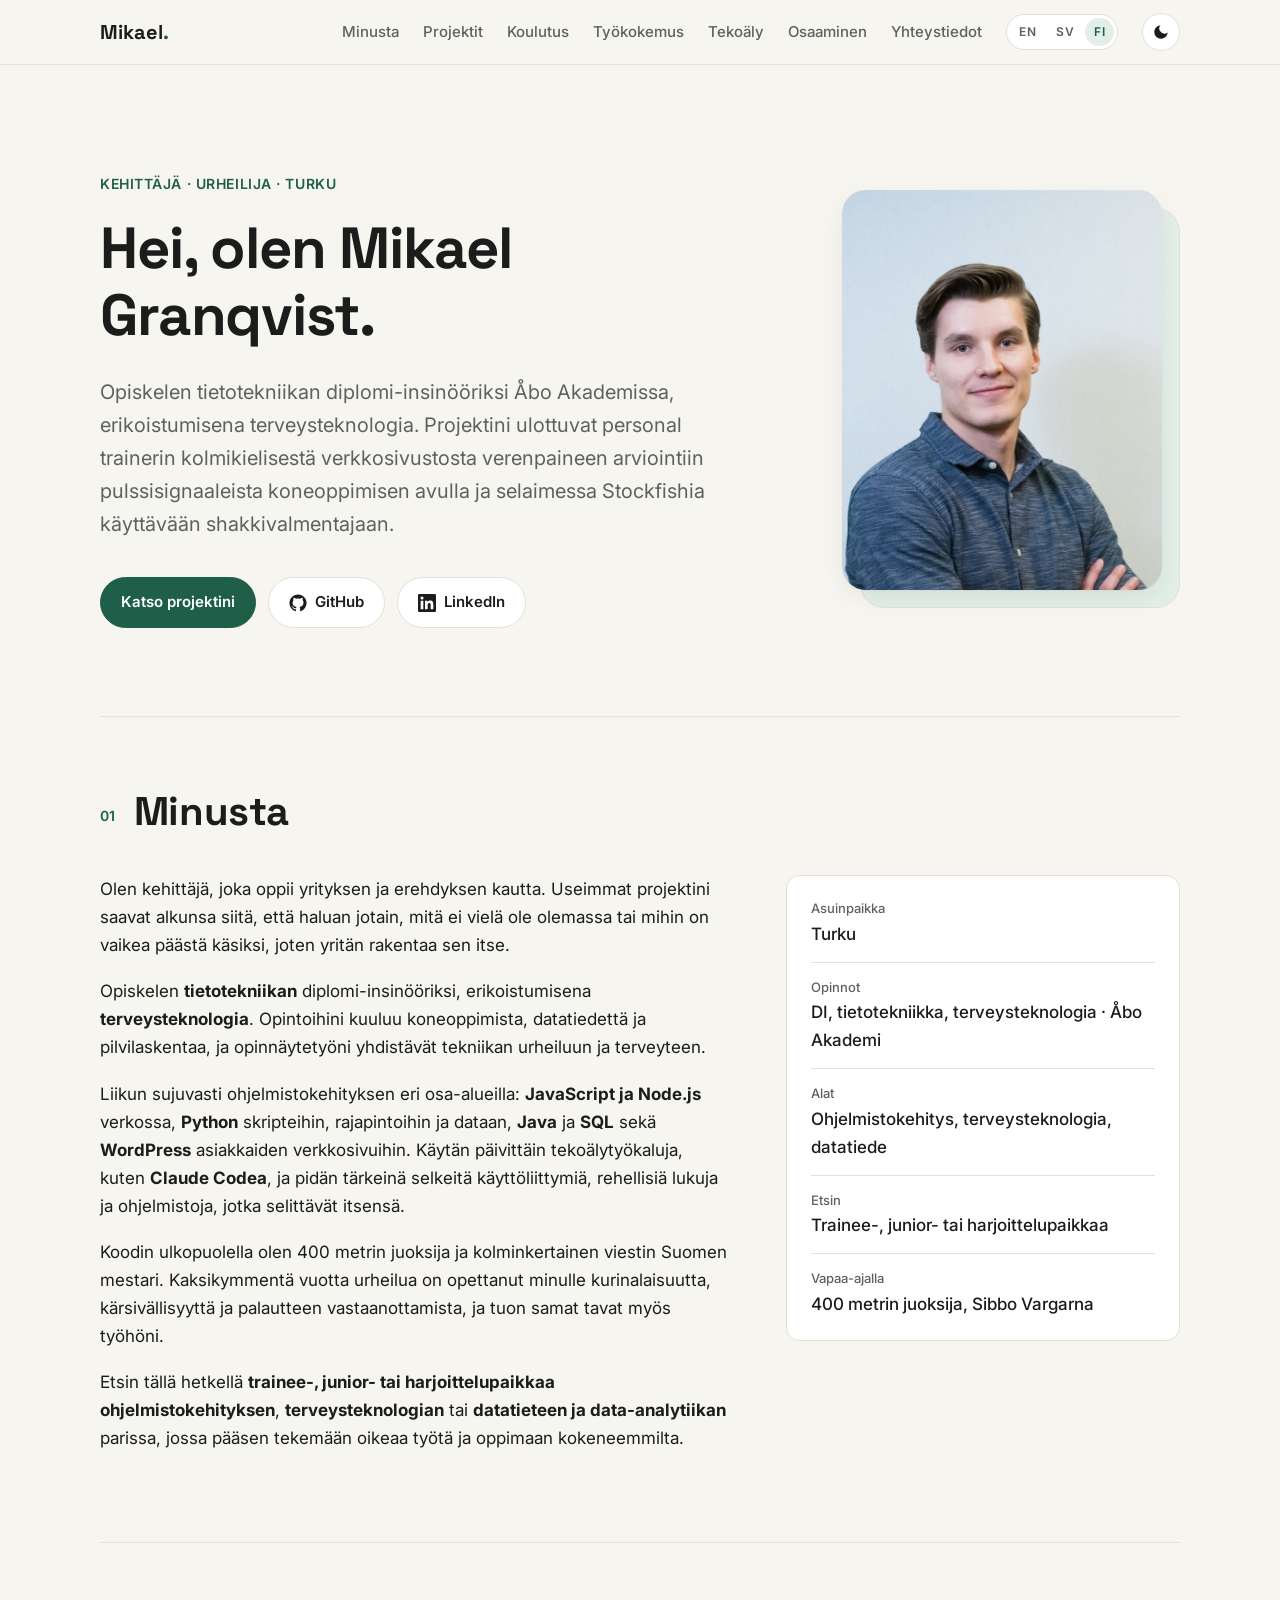
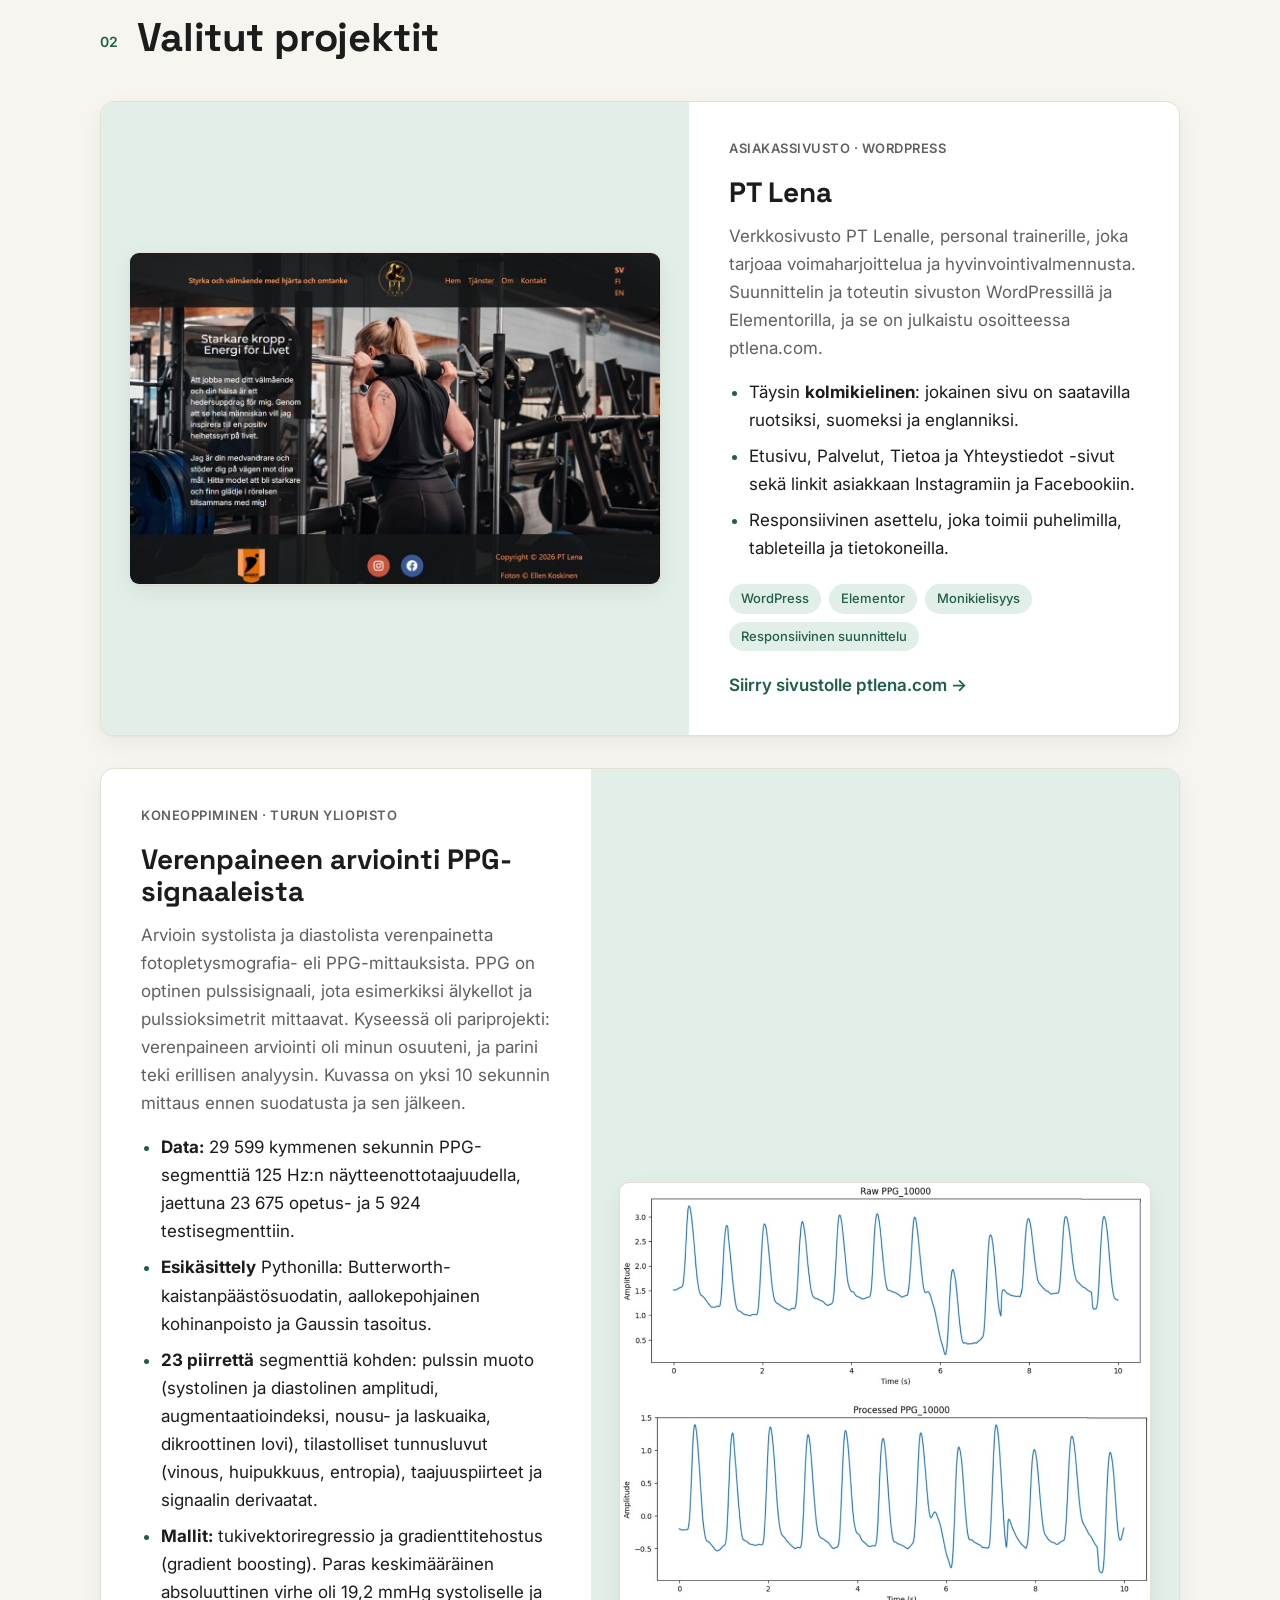
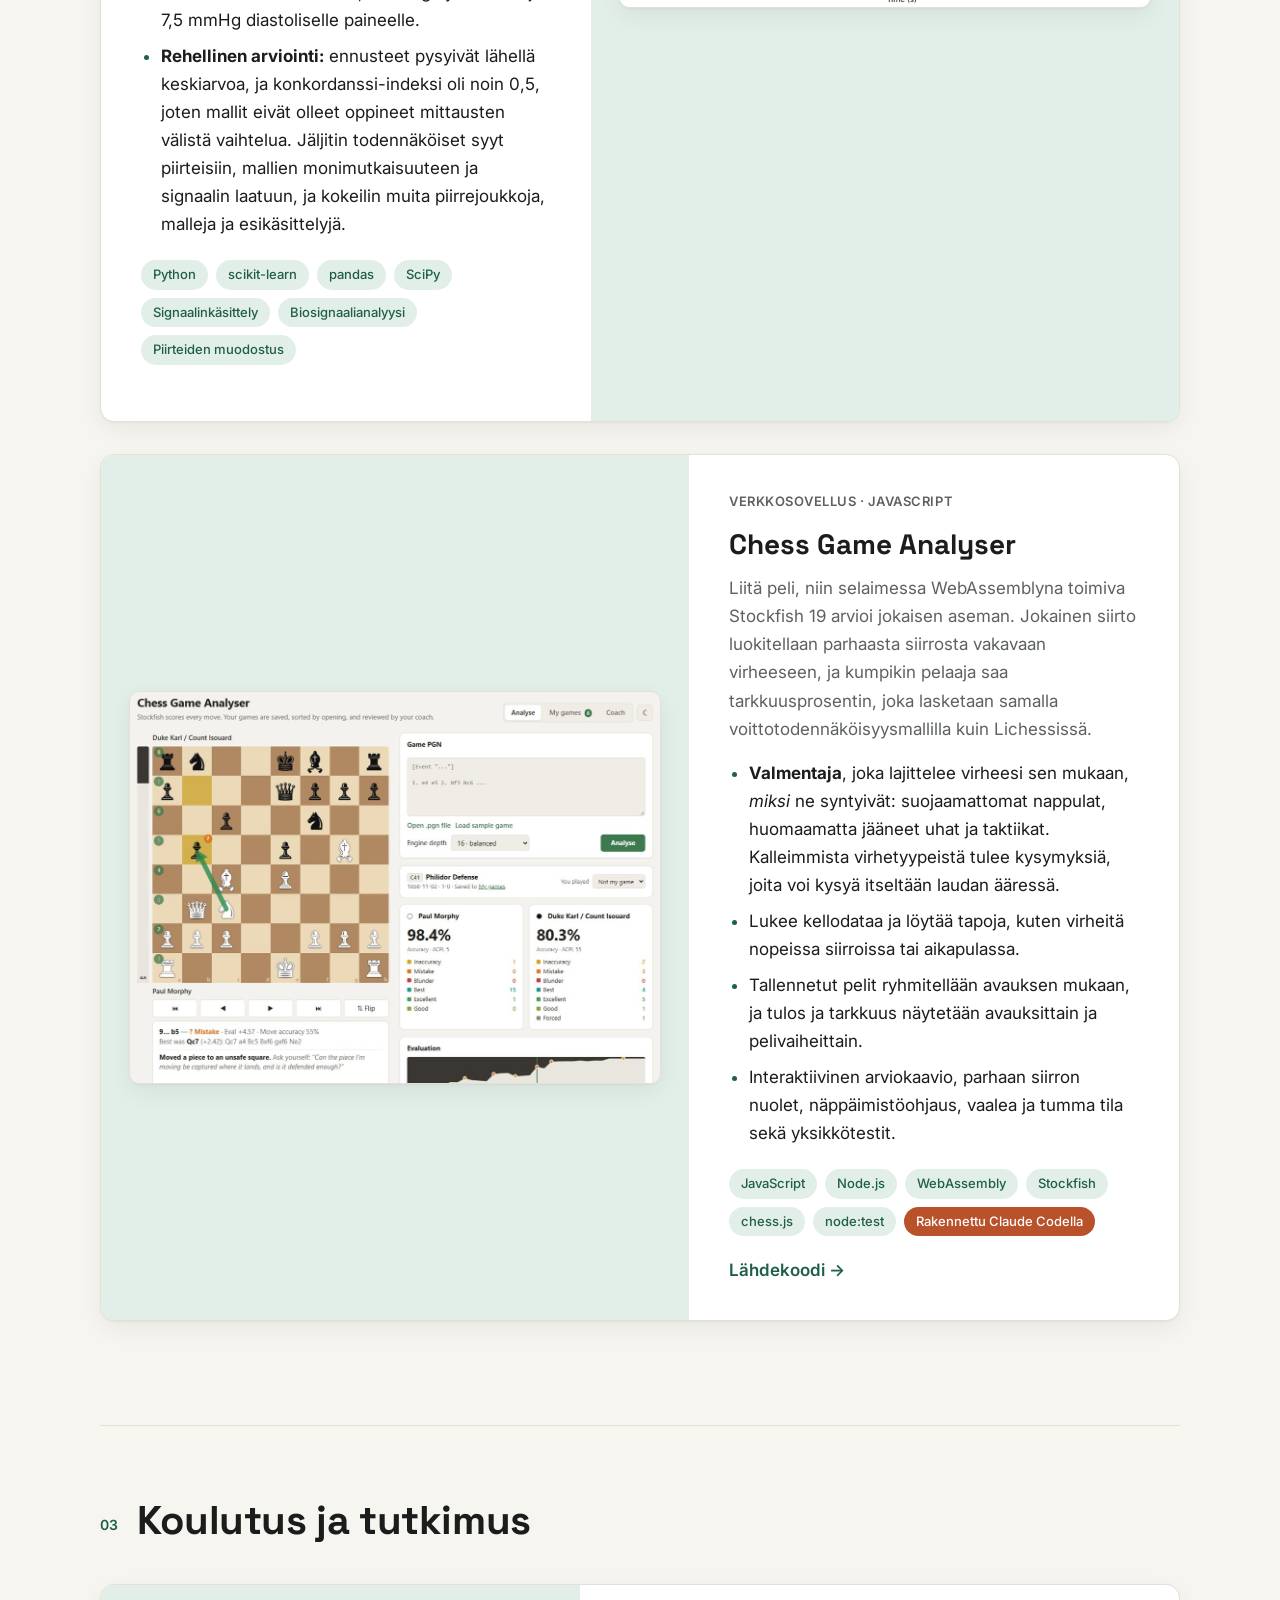
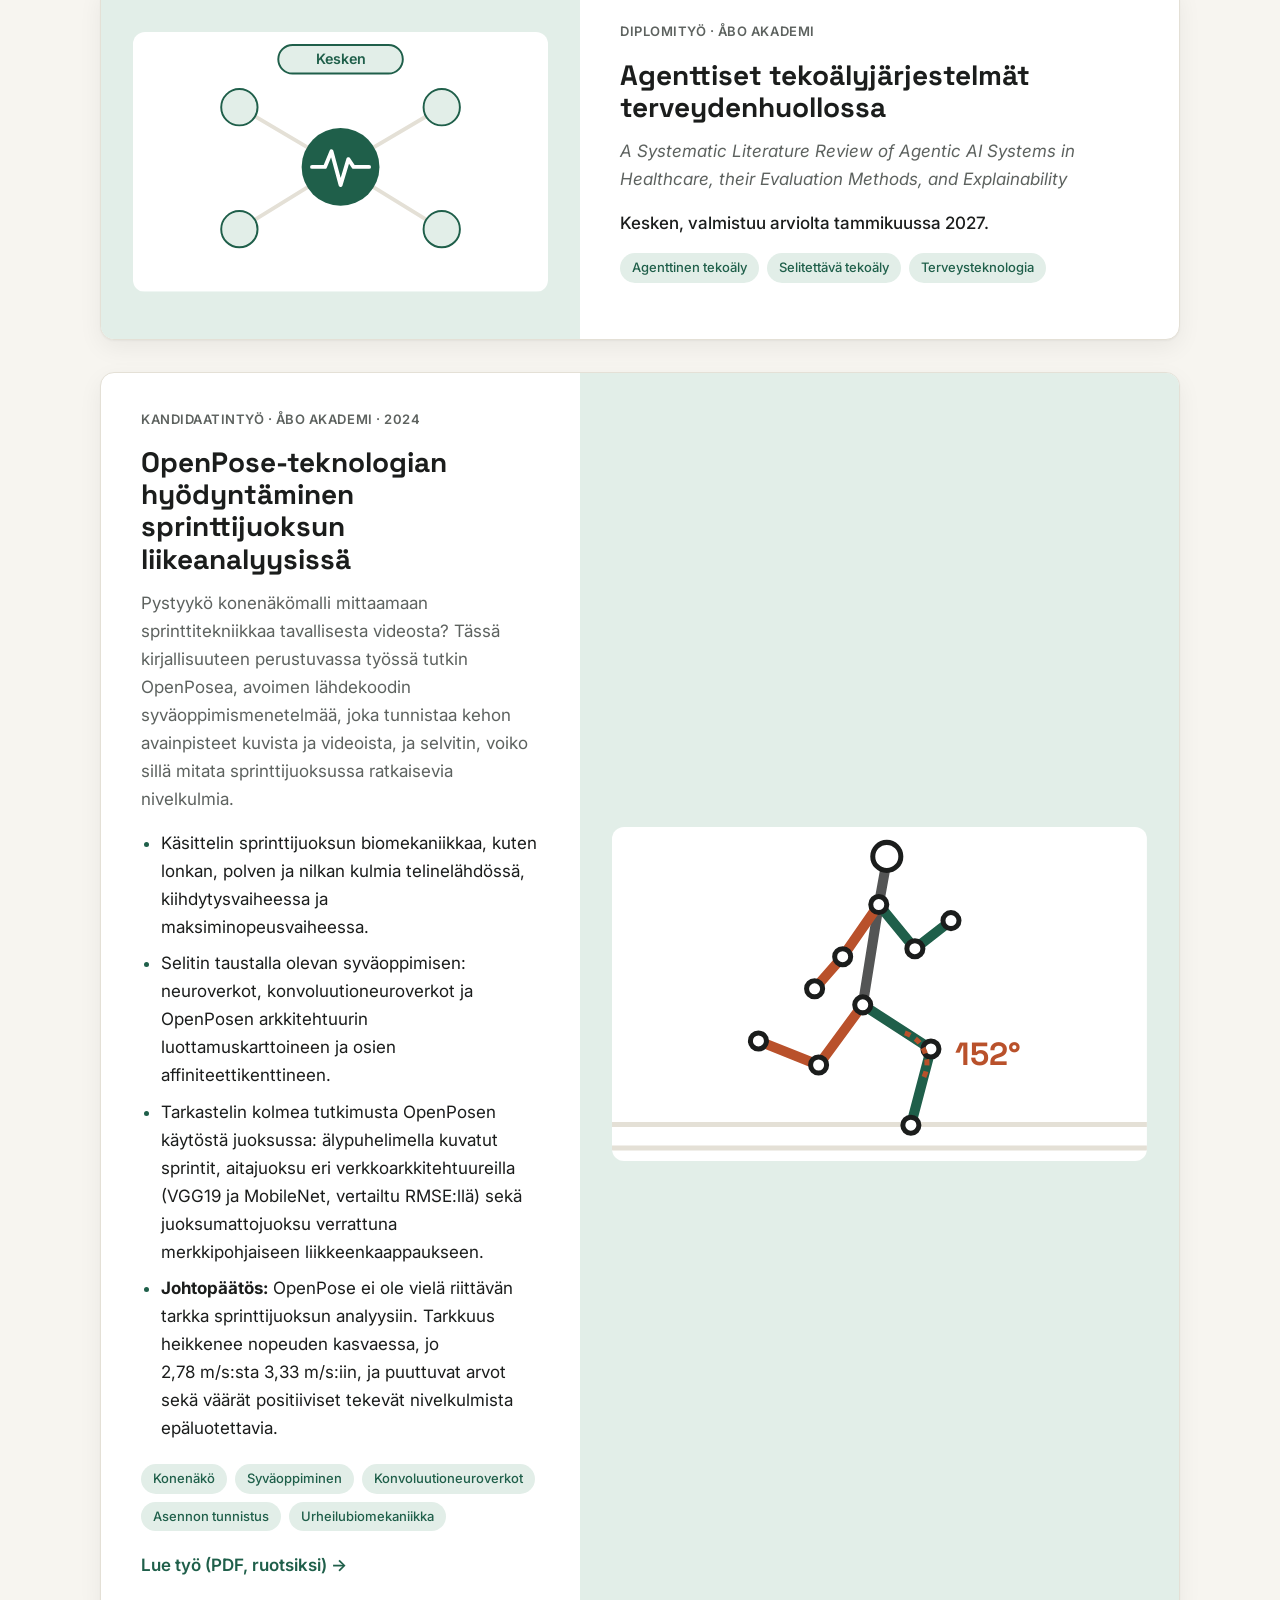
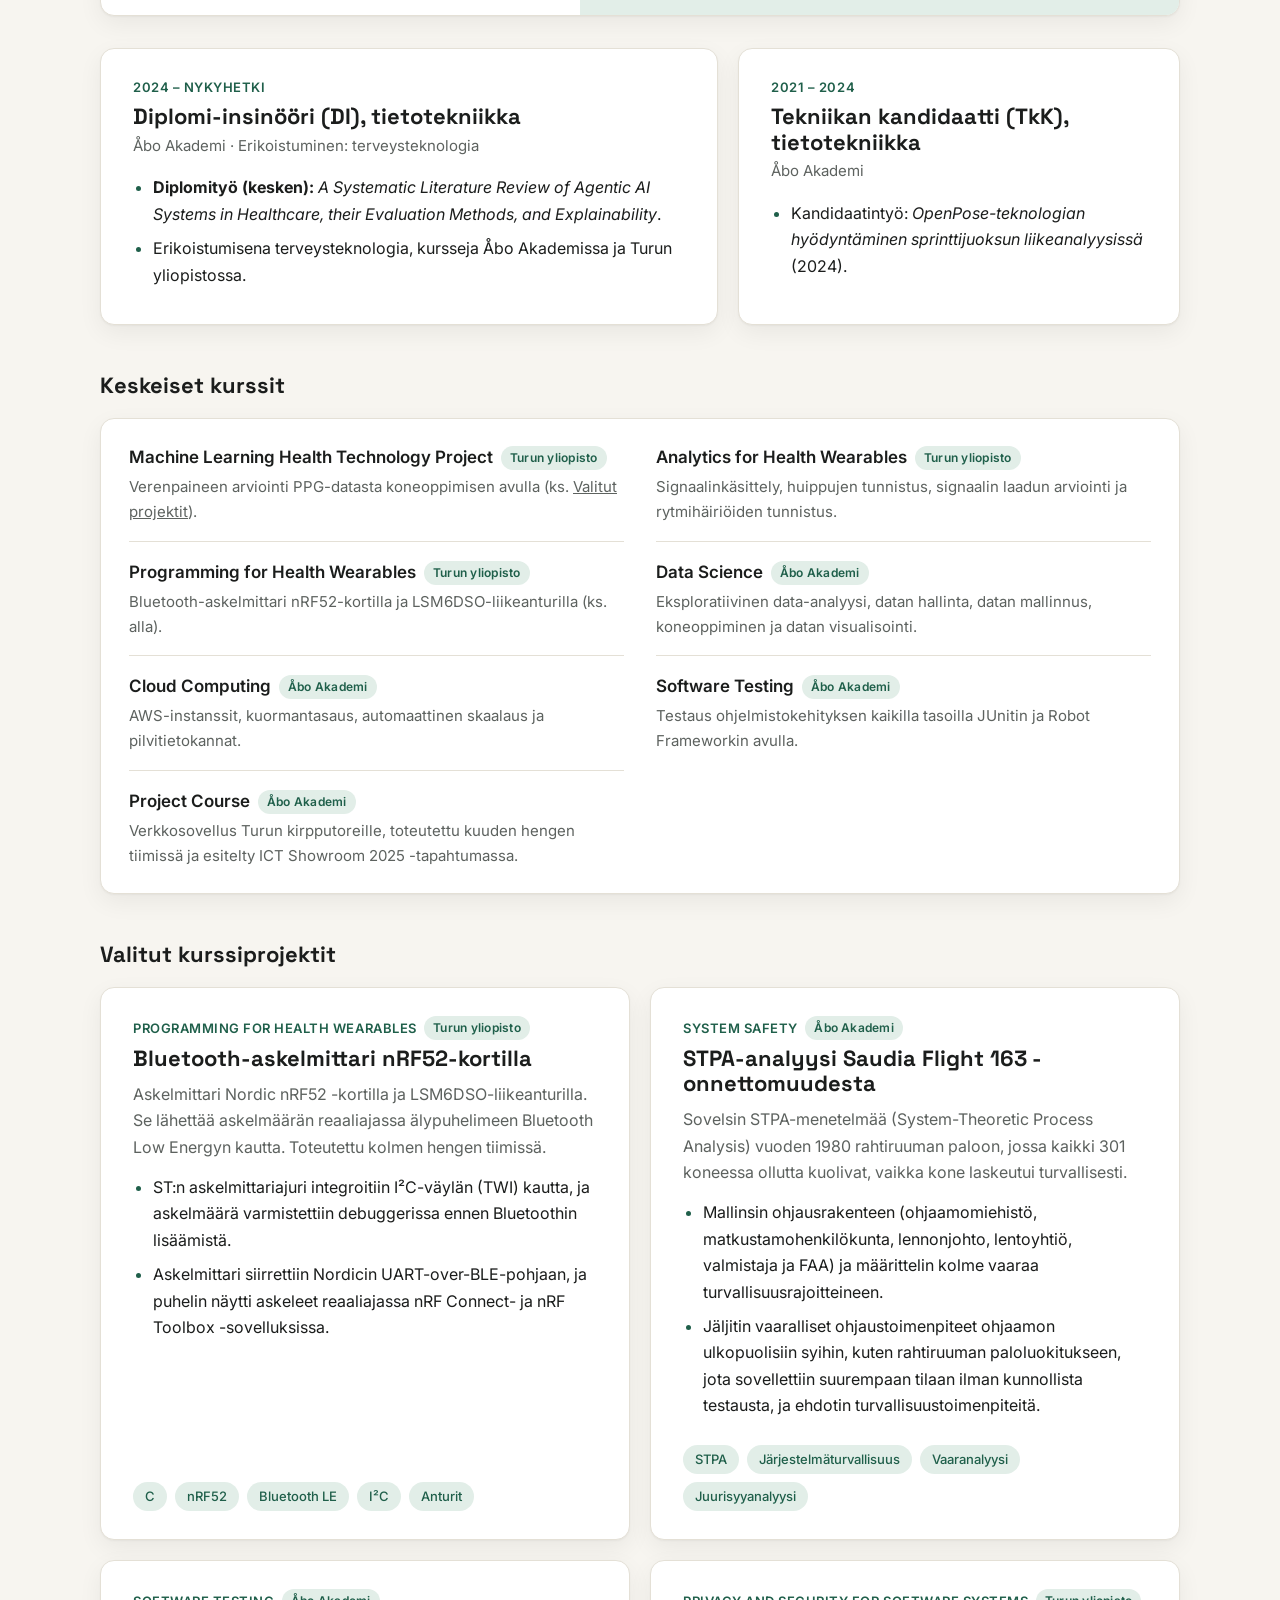
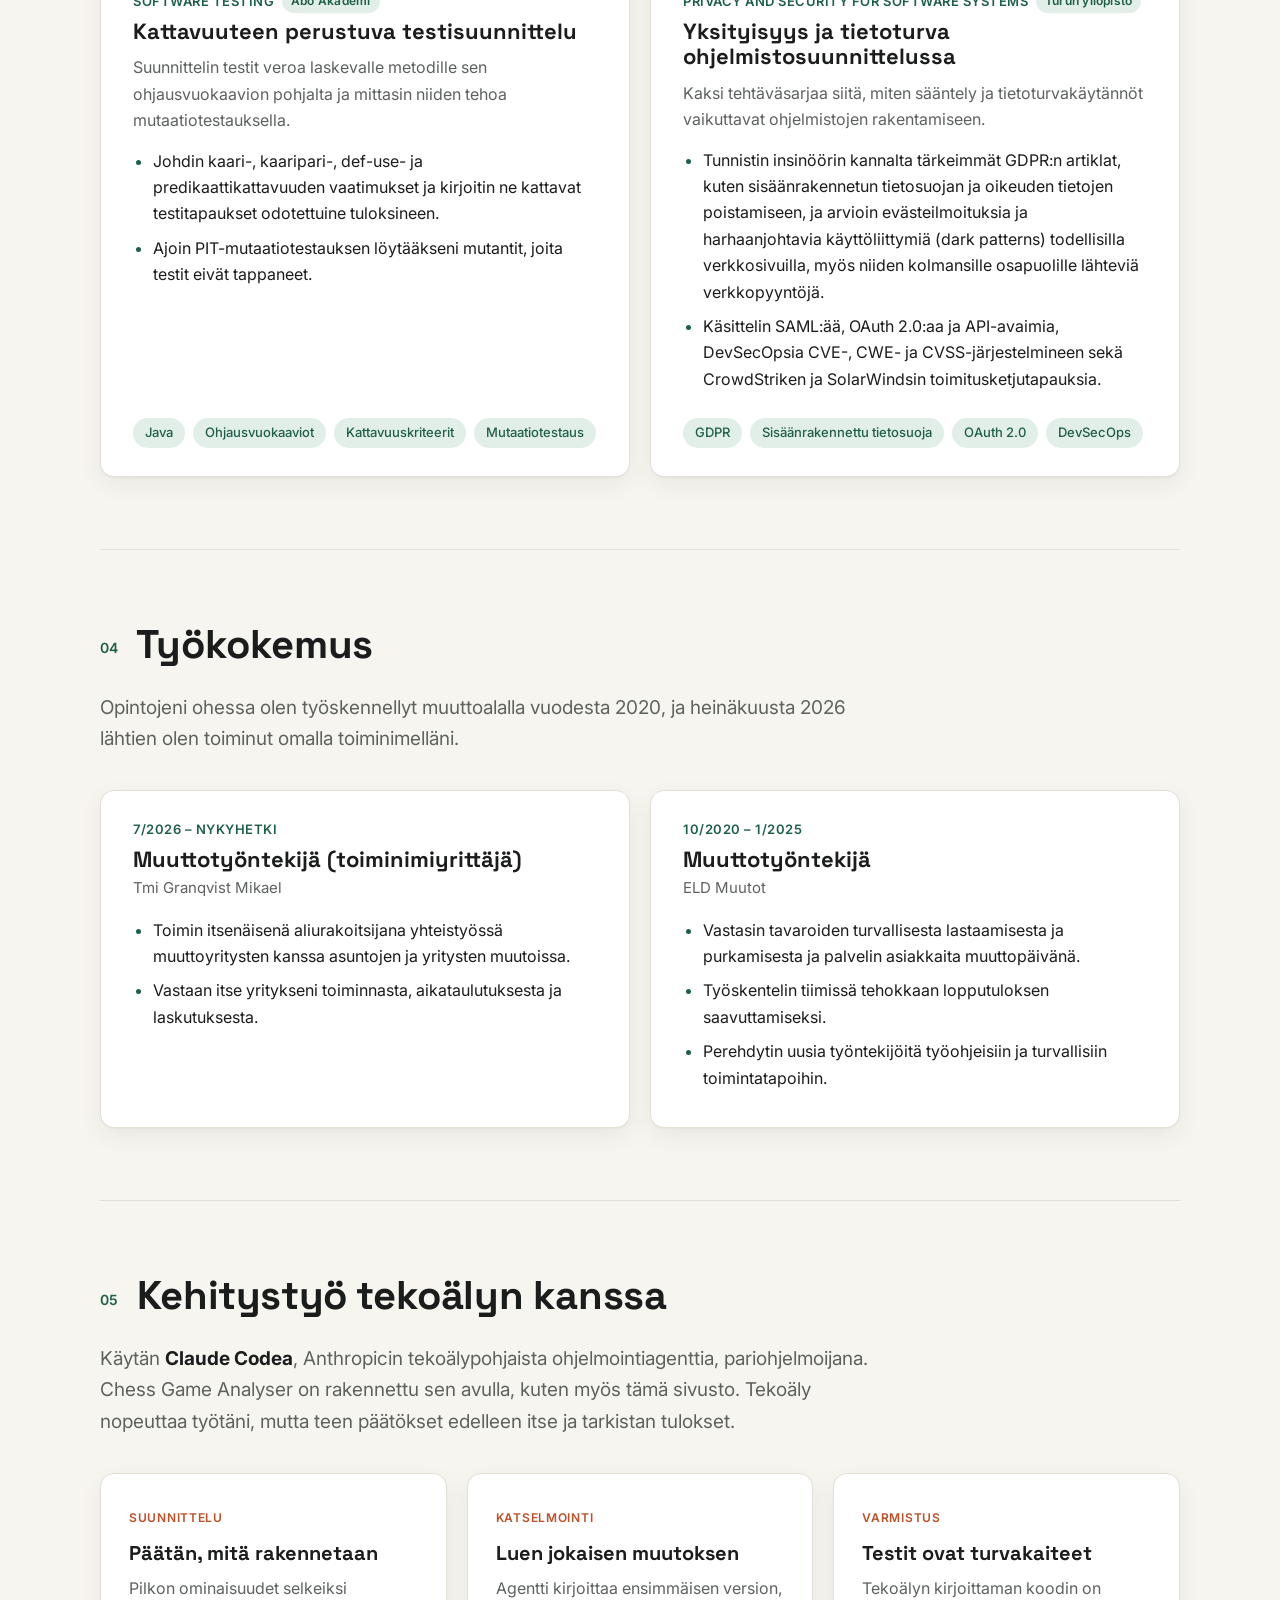
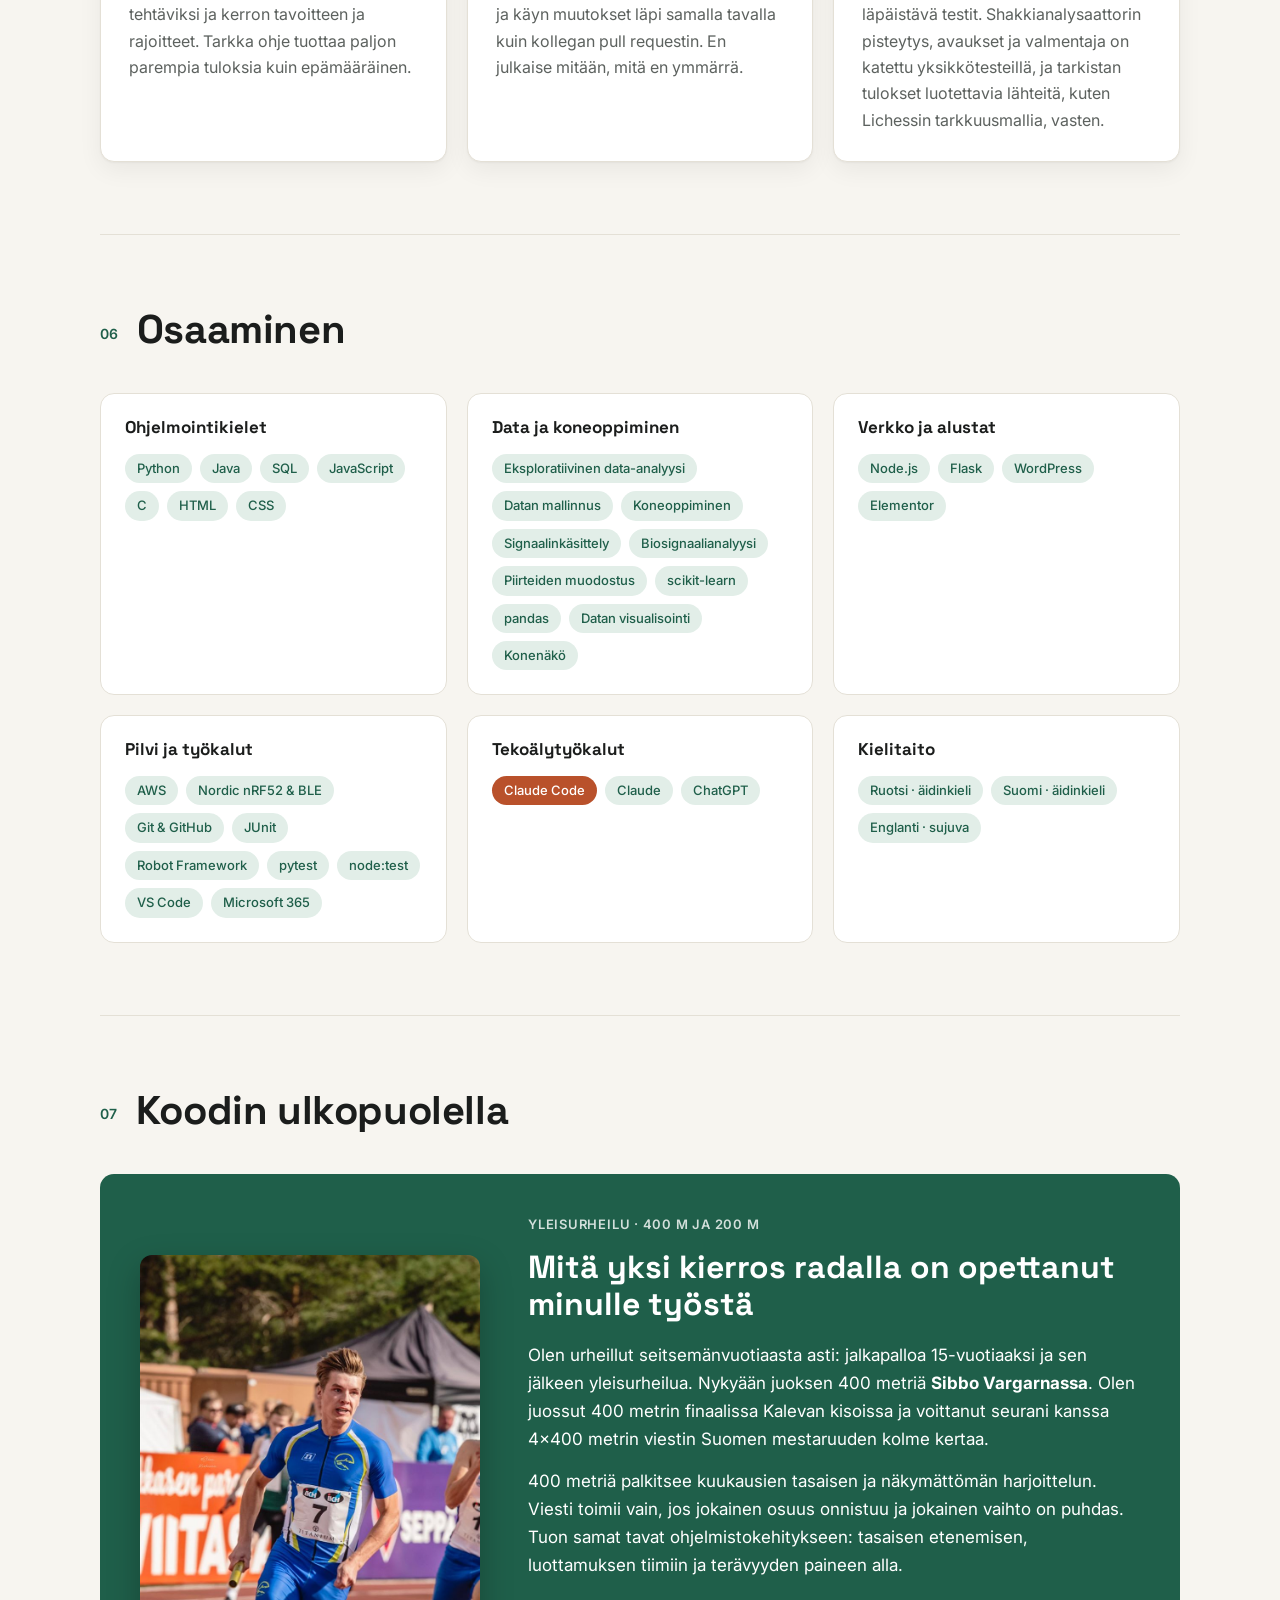
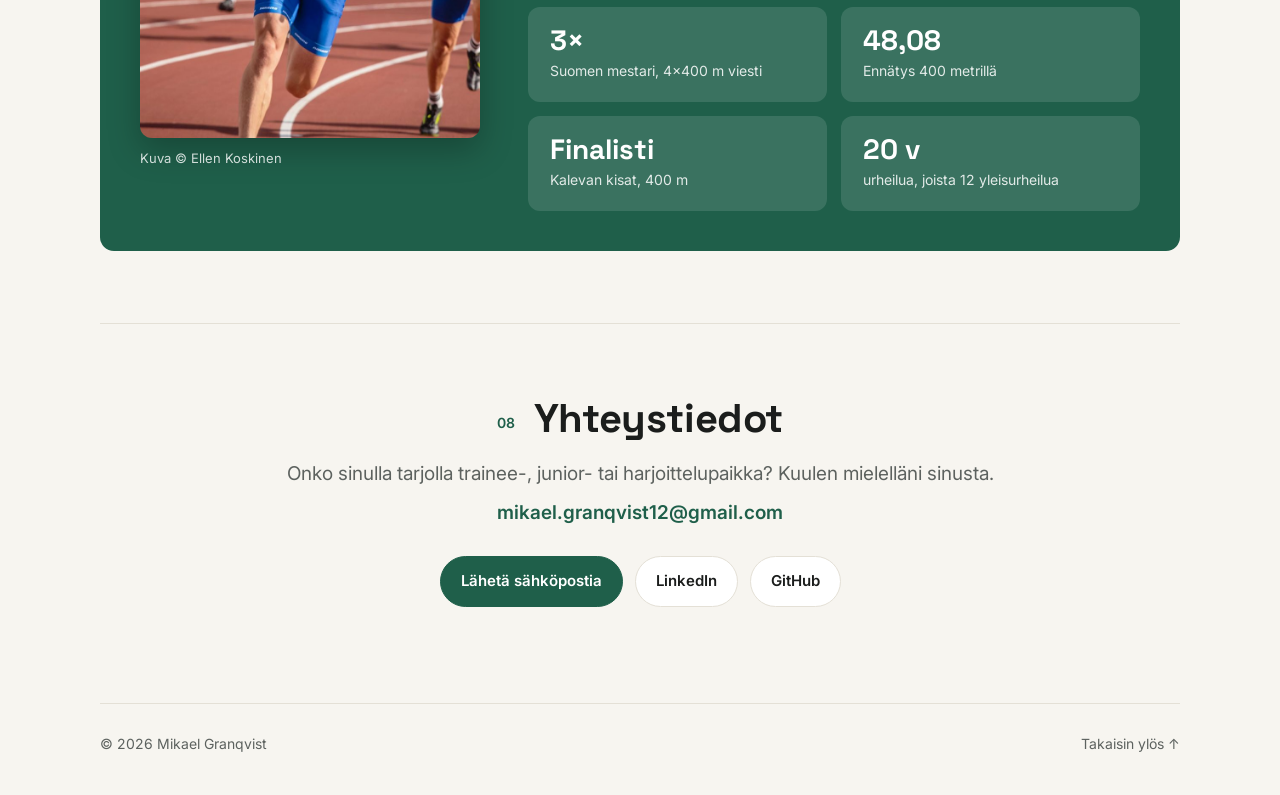
==== fi/index.html @ f112af4c "Add Swedish and Finnish versions Swedish at /sv/ and Finnish at /fi/, sharing the styles, script and" ====
<!doctype html>
<html lang="fi">
<head>
  <meta charset="utf-8">
  <meta name="viewport" content="width=device-width, initial-scale=1">
  <title>Mikael Granqvist · Kehittäjä</title>
  <meta name="description" content="Mikael Granqvistin portfolio. Tietotekniikan diplomi-insinööriopiskelija, erikoistumisena terveysteknologia: asiakasverkkosivut, data ja koneoppiminen sekä tekoälytyökaluilla rakennetut projektit.">
  <link rel="icon" href="data:image/svg+xml,<svg xmlns='http://www.w3.org/2000/svg' viewBox='0 0 32 32'><rect width='32' height='32' rx='8' fill='%231f5f4a'/><text x='16' y='22' font-family='Arial' font-weight='700' font-size='15' fill='white' text-anchor='middle'>MG</text></svg>">
  <link rel="preconnect" href="https://fonts.googleapis.com">
  <link rel="preconnect" href="https://fonts.gstatic.com" crossorigin>
  <link href="https://fonts.googleapis.com/css2?family=Inter:wght@400;500;600&family=Space+Grotesk:wght@500;700&display=swap" rel="stylesheet">
  <link rel="alternate" hreflang="en" href="https://mikugh.github.io/">
  <link rel="alternate" hreflang="sv" href="https://mikugh.github.io/sv/">
  <link rel="alternate" hreflang="fi" href="https://mikugh.github.io/fi/">
  <link rel="alternate" hreflang="x-default" href="https://mikugh.github.io/">
  <link rel="stylesheet" href="../style.css?v=3">
  <script>
    // Apply the saved theme before first paint to avoid a flash
    try { const t = localStorage.getItem('theme'); if (t) document.documentElement.dataset.theme = t; } catch (e) {}
  </script>
</head>
<body>
  <header class="nav">
    <div class="wrap nav-inner">
      <a href="#top" class="logo">Mikael<span>.</span></a>
      <nav aria-label="Päävalikko" id="site-nav">
        <a href="#about">Minusta</a>
        <a href="#projects">Projektit</a>
        <a href="#education">Koulutus</a>
        <a href="#experience">Työkokemus</a>
        <a href="#ai">Tekoäly</a>
        <a href="#skills">Osaaminen</a>
        <a href="#contact">Yhteystiedot</a>
      </nav>
      <div class="lang-switch" aria-label="Kieli">
        <a href="../" hreflang="en" lang="en">EN</a>
        <a href="../sv/" hreflang="sv" lang="sv">SV</a>
        <a href="./" hreflang="fi" lang="fi" aria-current="page">FI</a>
      </div>
      <button class="theme-toggle" id="theme-toggle" aria-label="Vaihda tumma tila">
        <svg class="icon-moon" viewBox="0 0 24 24" width="18" height="18" aria-hidden="true"><path d="M21 12.8A9 9 0 1 1 11.2 3a7 7 0 0 0 9.8 9.8z" fill="currentColor"/></svg>
        <svg class="icon-sun" viewBox="0 0 24 24" width="18" height="18" aria-hidden="true"><circle cx="12" cy="12" r="4.5" fill="currentColor"/><g stroke="currentColor" stroke-width="2" stroke-linecap="round"><path d="M12 2v2M12 20v2M4.9 4.9l1.4 1.4M17.7 17.7l1.4 1.4M2 12h2M20 12h2M4.9 19.1l1.4-1.4M17.7 6.3l1.4-1.4"/></g></svg>
      </button>
      <button class="menu-toggle" id="menu-toggle" aria-label="Avaa valikko" data-open-label="Avaa valikko" data-close-label="Sulje valikko" aria-expanded="false" aria-controls="site-nav">
        <span></span><span></span><span></span>
      </button>
    </div>
  </header>

  <main id="top">
    <!-- HERO -->
    <section class="hero wrap">
      <div class="hero-text">
      <p class="eyebrow">Kehittäjä · Urheilija · Turku</p>
      <h1>Hei, olen Mikael Granqvist.</h1>
      <p class="lead">
        Opiskelen tietotekniikan diplomi-insinööriksi Åbo Akademissa, erikoistumisena terveysteknologia.
        Projektini ulottuvat personal trainerin kolmikielisestä verkkosivustosta verenpaineen arviointiin
        pulssisignaaleista koneoppimisen avulla ja selaimessa Stockfishia käyttävään shakkivalmentajaan.
      </p>
      <div class="cta">
        <a class="btn primary" href="#projects">Katso projektini</a>
        <a class="btn" href="https://github.com/mikugh" target="_blank" rel="noopener">
          <svg viewBox="0 0 24 24" width="18" height="18" aria-hidden="true"><path fill="currentColor" d="M12 .5a11.5 11.5 0 0 0-3.6 22.4c.6.1.8-.3.8-.6v-2c-3.2.7-3.9-1.5-3.9-1.5-.5-1.3-1.3-1.7-1.3-1.7-1-.7.1-.7.1-.7 1.2.1 1.8 1.2 1.8 1.2 1 1.8 2.8 1.3 3.5 1 .1-.8.4-1.3.7-1.6-2.6-.3-5.3-1.3-5.3-5.7 0-1.3.5-2.3 1.2-3.1-.1-.3-.5-1.5.1-3.1 0 0 1-.3 3.2 1.2a11 11 0 0 1 5.8 0C17 4.7 18 5 18 5c.6 1.6.2 2.8.1 3.1.8.8 1.2 1.8 1.2 3.1 0 4.4-2.7 5.4-5.3 5.7.4.4.8 1.1.8 2.2v3.2c0 .3.2.7.8.6A11.5 11.5 0 0 0 12 .5z"/></svg>
          GitHub
        </a>
        <a class="btn" href="https://www.linkedin.com/in/mikael-g-granqvist" target="_blank" rel="noopener">
          <svg viewBox="0 0 24 24" width="18" height="18" aria-hidden="true"><path fill="currentColor" d="M20.45 20.45h-3.56v-5.57c0-1.33-.02-3.04-1.85-3.04-1.85 0-2.14 1.45-2.14 2.94v5.67H9.34V9h3.41v1.56h.05c.48-.9 1.64-1.85 3.37-1.85 3.6 0 4.27 2.37 4.27 5.46v6.28zM5.34 7.43a2.06 2.06 0 1 1 0-4.13 2.06 2.06 0 0 1 0 4.13zM7.12 20.45H3.56V9h3.56v11.45zM22.22 0H1.77C.79 0 0 .77 0 1.73v20.54C0 23.23.79 24 1.77 24h20.45c.98 0 1.78-.77 1.78-1.73V1.73C24 .77 23.2 0 22.22 0z"/></svg>
          LinkedIn
        </a>
      </div>
      </div>
      <figure class="hero-photo">
        <img src="../mikael.jpg" alt="Mikael Granqvistin muotokuva" width="800" height="839">
      </figure>
    </section>

    <!-- ABOUT -->
    <section id="about" class="wrap section">
      <h2 class="section-title"><span>01</span> Minusta</h2>
      <div class="about-grid">
        <div class="about-text">
          <p>
            Olen kehittäjä, joka oppii yrityksen ja erehdyksen kautta. Useimmat projektini saavat alkunsa siitä,
            että haluan jotain, mitä ei vielä ole olemassa tai mihin on vaikea päästä käsiksi, joten yritän rakentaa sen itse.
          </p>
          <p>
            Opiskelen <strong>tietotekniikan</strong> diplomi-insinööriksi, erikoistumisena
            <strong>terveysteknologia</strong>. Opintoihini kuuluu koneoppimista, datatiedettä ja pilvilaskentaa,
            ja opinnäytetyöni yhdistävät tekniikan urheiluun ja terveyteen.
          </p>
          <p>
            Liikun sujuvasti ohjelmistokehityksen eri osa-alueilla: <strong>JavaScript ja Node.js</strong> verkossa,
            <strong>Python</strong> skripteihin, rajapintoihin ja dataan, <strong>Java</strong> ja <strong>SQL</strong>
            sekä <strong>WordPress</strong> asiakkaiden verkkosivuihin. Käytän päivittäin tekoälytyökaluja, kuten
            <strong>Claude Codea</strong>, ja pidän tärkeinä selkeitä käyttöliittymiä, rehellisiä lukuja
            ja ohjelmistoja, jotka selittävät itsensä.
          </p>
          <p>
            Koodin ulkopuolella olen 400 metrin juoksija ja kolminkertainen viestin Suomen mestari. Kaksikymmentä vuotta
            urheilua on opettanut minulle kurinalaisuutta, kärsivällisyyttä ja palautteen vastaanottamista, ja tuon samat tavat myös työhöni.
          </p>
          <p>
            Etsin tällä hetkellä <strong>trainee-, junior- tai harjoittelupaikkaa</strong>
            <strong>ohjelmistokehityksen</strong>, <strong>terveysteknologian</strong> tai
            <strong>datatieteen ja data-analytiikan</strong> parissa, jossa pääsen tekemään oikeaa työtä ja oppimaan kokeneemmilta.
          </p>
        </div>
        <ul class="facts">
          <li><span>Asuinpaikka</span>Turku</li>
          <li><span>Opinnot</span>DI, tietotekniikka, terveysteknologia · Åbo Akademi</li>
          <li><span>Alat</span>Ohjelmistokehitys, terveysteknologia, datatiede</li>
          <li><span>Etsin</span>Trainee-, junior- tai harjoittelupaikkaa</li>
          <li><span>Vapaa-ajalla</span>400 metrin juoksija, Sibbo Vargarna</li>
        </ul>
      </div>
    </section>

    <!-- PROJECTS -->
    <section id="projects" class="wrap section">
      <h2 class="section-title"><span>02</span> Valitut projektit</h2>

      <article class="project">
        <div class="project-art project-shot">
          <a href="https://ptlena.com" target="_blank" rel="noopener"><img src="../shot-ptlena.jpg" alt="Kuvakaappaus PT Lenan etusivusta" width="1100" height="688" loading="lazy"></a>
        </div>
        <div class="project-body">
          <p class="project-kicker">Asiakassivusto · WordPress</p>
          <h3>PT Lena</h3>
          <p>
            Verkkosivusto PT Lenalle, personal trainerille, joka tarjoaa voimaharjoittelua ja hyvinvointivalmennusta.
            Suunnittelin ja toteutin sivuston WordPressillä ja Elementorilla, ja se on julkaistu osoitteessa ptlena.com.
          </p>
          <ul class="highlights">
            <li>Täysin <strong>kolmikielinen</strong>: jokainen sivu on saatavilla ruotsiksi, suomeksi ja englanniksi.</li>
            <li>Etusivu, Palvelut, Tietoa ja Yhteystiedot -sivut sekä linkit asiakkaan Instagramiin ja Facebookiin.</li>
            <li>Responsiivinen asettelu, joka toimii puhelimilla, tableteilla ja tietokoneilla.</li>
          </ul>
          <ul class="tags"><li>WordPress</li><li>Elementor</li><li>Monikielisyys</li><li>Responsiivinen suunnittelu</li></ul>
          <div class="links">
            <a href="https://ptlena.com" target="_blank" rel="noopener">Siirry sivustolle ptlena.com →</a>
          </div>
        </div>
      </article>

      <article class="project reverse">
        <div class="project-art project-shot">
          <img src="../ppg-raw-vs-processed.jpg" alt="10 sekunnin PPG-mittaus ennen suodatusta ja sen jälkeen" width="1000" height="801" loading="lazy">
        </div>
        <div class="project-body">
          <p class="project-kicker">Koneoppiminen · Turun yliopisto</p>
          <h3>Verenpaineen arviointi PPG-signaaleista</h3>
          <p>
            Arvioin systolista ja diastolista verenpainetta fotopletysmografia- eli PPG-mittauksista. PPG on optinen
            pulssisignaali, jota esimerkiksi älykellot ja pulssioksimetrit mittaavat. Kyseessä oli pariprojekti:
            verenpaineen arviointi oli minun osuuteni, ja parini teki erillisen analyysin. Kuvassa on yksi 10 sekunnin mittaus ennen suodatusta ja sen jälkeen.
          </p>
          <ul class="highlights">
            <li><strong>Data:</strong> 29&nbsp;599 kymmenen sekunnin PPG-segmenttiä 125&nbsp;Hz:n näytteenottotaajuudella, jaettuna 23&nbsp;675 opetus- ja 5&nbsp;924 testisegmenttiin.</li>
            <li><strong>Esikäsittely</strong> Pythonilla: Butterworth-kaistanpäästösuodatin, aallokepohjainen kohinanpoisto ja Gaussin tasoitus.</li>
            <li><strong>23 piirrettä</strong> segmenttiä kohden: pulssin muoto (systolinen ja diastolinen amplitudi, augmentaatioindeksi, nousu- ja laskuaika, dikroottinen lovi), tilastolliset tunnusluvut (vinous, huipukkuus, entropia), taajuuspiirteet ja signaalin derivaatat.</li>
            <li><strong>Mallit:</strong> tukivektoriregressio ja gradienttitehostus (gradient boosting). Paras keskimääräinen absoluuttinen virhe oli 19,2&nbsp;mmHg systoliselle ja 7,5&nbsp;mmHg diastoliselle paineelle.</li>
            <li><strong>Rehellinen arviointi:</strong> ennusteet pysyivät lähellä keskiarvoa, ja konkordanssi-indeksi oli noin 0,5, joten mallit eivät olleet oppineet mittausten välistä vaihtelua. Jäljitin todennäköiset syyt piirteisiin, mallien monimutkaisuuteen ja signaalin laatuun, ja kokeilin muita piirrejoukkoja, malleja ja esikäsittelyjä.</li>
          </ul>
          <ul class="tags"><li>Python</li><li>scikit-learn</li><li>pandas</li><li>SciPy</li><li>Signaalinkäsittely</li><li>Biosignaalianalyysi</li><li>Piirteiden muodostus</li></ul>
        </div>
      </article>

      <article class="project">
        <div class="project-art project-shot">
          <a href="https://github.com/mikugh/chess-analyser" target="_blank" rel="noopener"><img src="../shot-chess.jpg" alt="Kuvakaappaus Chess Game Analyserista: virhe, paras siirto ja kummankin pelaajan tarkkuus" width="1100" height="811" loading="lazy"></a>
        </div>
        <div class="project-body">
          <p class="project-kicker">Verkkosovellus · JavaScript</p>
          <h3>Chess Game Analyser</h3>
          <p>
            Liitä peli, niin selaimessa WebAssemblyna toimiva Stockfish 19 arvioi jokaisen aseman. Jokainen siirto
            luokitellaan parhaasta siirrosta vakavaan virheeseen, ja kumpikin pelaaja saa tarkkuusprosentin, joka lasketaan
            samalla voittotodennäköisyysmallilla kuin Lichessissä.
          </p>
          <ul class="highlights">
            <li><strong>Valmentaja</strong>, joka lajittelee virheesi sen mukaan, <em>miksi</em> ne syntyivät: suojaamattomat nappulat, huomaamatta jääneet uhat ja taktiikat. Kalleimmista virhetyypeistä tulee kysymyksiä, joita voi kysyä itseltään laudan ääressä.</li>
            <li>Lukee kellodataa ja löytää tapoja, kuten virheitä nopeissa siirroissa tai aikapulassa.</li>
            <li>Tallennetut pelit ryhmitellään avauksen mukaan, ja tulos ja tarkkuus näytetään avauksittain ja pelivaiheittain.</li>
            <li>Interaktiivinen arviokaavio, parhaan siirron nuolet, näppäimistöohjaus, vaalea ja tumma tila sekä yksikkötestit.</li>
          </ul>
          <ul class="tags"><li>JavaScript</li><li>Node.js</li><li>WebAssembly</li><li>Stockfish</li><li>chess.js</li><li>node:test</li><li class="tag-ai">Rakennettu Claude Codella</li></ul>
          <div class="links">
            <a href="https://github.com/mikugh/chess-analyser" target="_blank" rel="noopener">Lähdekoodi →</a>
          </div>
        </div>
      </article>

    </section>

    <!-- EDUCATION -->
    <section id="education" class="wrap section">
      <h2 class="section-title"><span>03</span> Koulutus ja tutkimus</h2>

      <article class="project">
        <div class="project-art art-agent" aria-hidden="true">
          <svg viewBox="0 0 320 200" preserveAspectRatio="xMidYMid meet">
            <rect width="320" height="200" class="pose-bg"/>
            <g class="agent-links"><path d="M160 104 L82 58M160 104 L238 58M160 104 L82 152M160 104 L238 152"/></g>
            <g class="agent-nodes">
              <circle cx="82" cy="58" r="14"/><circle cx="238" cy="58" r="14"/>
              <circle cx="82" cy="152" r="14"/><circle cx="238" cy="152" r="14"/>
            </g>
            <circle class="agent-core" cx="160" cy="104" r="30"/>
            <path class="agent-pulse" d="M138 104 L148 104 L153 92 L160 118 L166 98 L170 104 L182 104"/>
            <rect class="wip" x="112" y="10" width="96" height="22" rx="11"/>
            <text x="160" y="25" class="wip-text">Kesken</text>
          </svg>
        </div>
        <div class="project-body">
          <p class="project-kicker">Diplomityö · Åbo Akademi</p>
          <h3>Agenttiset tekoälyjärjestelmät terveydenhuollossa</h3>
          <p>
            <em lang="en">A Systematic Literature Review of Agentic AI Systems in Healthcare, their Evaluation Methods, and Explainability</em>
          </p>
          <p class="thesis-status">Kesken, valmistuu arviolta tammikuussa 2027.</p>
          <ul class="tags"><li>Agenttinen tekoäly</li><li>Selitettävä tekoäly</li><li>Terveysteknologia</li></ul>
        </div>
      </article>

      <article class="project reverse">
        <div class="project-art art-pose" aria-hidden="true">
          <svg viewBox="0 0 320 200" preserveAspectRatio="xMidYMid meet">
            <rect width="320" height="200" class="pose-bg"/>
            <g class="track"><path d="M0 178h320M0 192h320"/></g>
            <g transform="translate(-30 -28) scale(1.2)">
            <g class="bones">
              <path class="b1" d="M162 40 L158 62"/>
              <path class="b2" d="M158 62 L150 112"/>
              <path class="b3" d="M158 62 L176 84 L194 70"/>
              <path class="b4" d="M158 62 L140 88 L126 104"/>
              <path class="b5" d="M150 112 L184 134 L174 172"/>
              <path class="b6" d="M150 112 L128 142 L98 130"/>
            </g>
            <g class="joints">
              <circle cx="162" cy="38" r="7"/><circle cx="158" cy="62" r="4"/><circle cx="176" cy="84" r="4"/><circle cx="194" cy="70" r="4"/>
              <circle cx="140" cy="88" r="4"/><circle cx="126" cy="104" r="4"/><circle cx="150" cy="112" r="4"/>
              <circle cx="184" cy="134" r="4"/><circle cx="174" cy="172" r="4"/><circle cx="128" cy="142" r="4"/><circle cx="98" cy="130" r="4"/>
            </g>
            <path class="angle" d="M171 126 A16 16 0 0 1 180 149"/>
            <text x="196" y="142" class="angle-text">152°</text>
            </g>
          </svg>
        </div>
        <div class="project-body">
          <p class="project-kicker">Kandidaatintyö · Åbo Akademi · 2024</p>
          <h3>OpenPose-teknologian hyödyntäminen sprinttijuoksun liikeanalyysissä</h3>
          <p>
            Pystyykö konenäkömalli mittaamaan sprinttitekniikkaa tavallisesta videosta? Tässä kirjallisuuteen perustuvassa
            työssä tutkin OpenPosea, avoimen lähdekoodin syväoppimismenetelmää, joka tunnistaa kehon avainpisteet kuvista
            ja videoista, ja selvitin, voiko sillä mitata sprinttijuoksussa ratkaisevia nivelkulmia.
          </p>
          <ul class="highlights">
            <li>Käsittelin sprinttijuoksun biomekaniikkaa, kuten lonkan, polven ja nilkan kulmia telinelähdössä, kiihdytysvaiheessa ja maksiminopeusvaiheessa.</li>
            <li>Selitin taustalla olevan syväoppimisen: neuroverkot, konvoluutioneuroverkot ja OpenPosen arkkitehtuurin luottamuskarttoineen ja osien affiniteettikenttineen.</li>
            <li>Tarkastelin kolmea tutkimusta OpenPosen käytöstä juoksussa: älypuhelimella kuvatut sprintit, aitajuoksu eri verkkoarkkitehtuureilla (VGG19 ja MobileNet, vertailtu RMSE:llä) sekä juoksumattojuoksu verrattuna merkkipohjaiseen liikkeenkaappaukseen.</li>
            <li><strong>Johtopäätös:</strong> OpenPose ei ole vielä riittävän tarkka sprinttijuoksun analyysiin. Tarkkuus heikkenee nopeuden kasvaessa, jo 2,78&nbsp;m/s:sta 3,33&nbsp;m/s:iin, ja puuttuvat arvot sekä väärät positiiviset tekevät nivelkulmista epäluotettavia.</li>
          </ul>
          <ul class="tags"><li>Konenäkö</li><li>Syväoppiminen</li><li>Konvoluutioneuroverkot</li><li>Asennon tunnistus</li><li>Urheilubiomekaniikka</li></ul>
          <div class="links">
            <a href="../thesis-openpose-sprint.pdf" target="_blank" rel="noopener">Lue työ (PDF, ruotsiksi) →</a>
          </div>
        </div>
      </article>

      <div class="edu-grid">
        <div class="edu-card">
          <p class="edu-date">2024 – nykyhetki</p>
          <h3>Diplomi-insinööri (DI), tietotekniikka</h3>
          <p class="edu-school">Åbo Akademi · Erikoistuminen: terveysteknologia</p>
          <ul class="highlights">
            <li><strong>Diplomityö (kesken):</strong> <em lang="en">A Systematic Literature Review of Agentic AI Systems in Healthcare, their Evaluation Methods, and Explainability</em>.</li>
            <li>Erikoistumisena terveysteknologia, kursseja Åbo Akademissa ja Turun yliopistossa.</li>
          </ul>
        </div>
        <div class="edu-card">
          <p class="edu-date">2021 – 2024</p>
          <h3>Tekniikan kandidaatti (TkK), tietotekniikka</h3>
          <p class="edu-school">Åbo Akademi</p>
          <ul class="highlights">
            <li>Kandidaatintyö: <em>OpenPose-teknologian hyödyntäminen sprinttijuoksun liikeanalyysissä</em> (2024).</li>
          </ul>
        </div>
      </div>

      <h3 class="subsection-title">Keskeiset kurssit</h3>
      <ul class="course-list">
        <li><span class="course-name" lang="en">Machine Learning Health Technology Project</span><span class="uni">Turun yliopisto</span><span class="course-desc">Verenpaineen arviointi PPG-datasta koneoppimisen avulla (ks. <a href="#projects">Valitut projektit</a>).</span></li>
        <li><span class="course-name" lang="en">Analytics for Health Wearables</span><span class="uni">Turun yliopisto</span><span class="course-desc">Signaalinkäsittely, huippujen tunnistus, signaalin laadun arviointi ja rytmihäiriöiden tunnistus.</span></li>
        <li><span class="course-name" lang="en">Programming for Health Wearables</span><span class="uni">Turun yliopisto</span><span class="course-desc">Bluetooth-askelmittari nRF52-kortilla ja LSM6DSO-liikeanturilla (ks. alla).</span></li>
        <li><span class="course-name" lang="en">Data Science</span><span class="uni">Åbo Akademi</span><span class="course-desc">Eksploratiivinen data-analyysi, datan hallinta, datan mallinnus, koneoppiminen ja datan visualisointi.</span></li>
        <li><span class="course-name" lang="en">Cloud Computing</span><span class="uni">Åbo Akademi</span><span class="course-desc">AWS-instanssit, kuormantasaus, automaattinen skaalaus ja pilvitietokannat.</span></li>
        <li><span class="course-name" lang="en">Software Testing</span><span class="uni">Åbo Akademi</span><span class="course-desc">Testaus ohjelmistokehityksen kaikilla tasoilla JUnitin ja Robot Frameworkin avulla.</span></li>
        <li><span class="course-name" lang="en">Project Course</span><span class="uni">Åbo Akademi</span><span class="course-desc">Verkkosovellus Turun kirpputoreille, toteutettu kuuden hengen tiimissä ja esitelty ICT Showroom 2025 -tapahtumassa.</span></li>
      </ul>

      <h3 class="subsection-title">Valitut kurssiprojektit</h3>
      <div class="course-grid">
        <div class="edu-card">
          <p class="edu-date course-kicker"><span lang="en">Programming for Health Wearables</span> <span class="uni">Turun yliopisto</span></p>
          <h3>Bluetooth-askelmittari nRF52-kortilla</h3>
          <p class="course-lead">Askelmittari Nordic nRF52 -kortilla ja LSM6DSO-liikeanturilla. Se lähettää askelmäärän reaaliajassa älypuhelimeen Bluetooth Low Energyn kautta. Toteutettu kolmen hengen tiimissä.</p>
          <ul class="highlights">
            <li>ST:n askelmittariajuri integroitiin I²C-väylän (TWI) kautta, ja askelmäärä varmistettiin debuggerissa ennen Bluetoothin lisäämistä.</li>
            <li>Askelmittari siirrettiin Nordicin UART-over-BLE-pohjaan, ja puhelin näytti askeleet reaaliajassa nRF Connect- ja nRF Toolbox -sovelluksissa.</li>
          </ul>
          <ul class="tags"><li>C</li><li>nRF52</li><li>Bluetooth LE</li><li>I²C</li><li>Anturit</li></ul>
        </div>
        <div class="edu-card">
          <p class="edu-date course-kicker"><span lang="en">System Safety</span> <span class="uni">Åbo Akademi</span></p>
          <h3>STPA-analyysi Saudia Flight 163 -onnettomuudesta</h3>
          <p class="course-lead">Sovelsin STPA-menetelmää (System-Theoretic Process Analysis) vuoden 1980 rahtiruuman paloon, jossa kaikki 301 koneessa ollutta kuolivat, vaikka kone laskeutui turvallisesti.</p>
          <ul class="highlights">
            <li>Mallinsin ohjausrakenteen (ohjaamomiehistö, matkustamohenkilökunta, lennonjohto, lentoyhtiö, valmistaja ja FAA) ja määrittelin kolme vaaraa turvallisuusrajoitteineen.</li>
            <li>Jäljitin vaaralliset ohjaustoimenpiteet ohjaamon ulkopuolisiin syihin, kuten rahtiruuman paloluokitukseen, jota sovellettiin suurempaan tilaan ilman kunnollista testausta, ja ehdotin turvallisuustoimenpiteitä.</li>
          </ul>
          <ul class="tags"><li>STPA</li><li>Järjestelmäturvallisuus</li><li>Vaaranalyysi</li><li>Juurisyyanalyysi</li></ul>
        </div>
        <div class="edu-card">
          <p class="edu-date course-kicker"><span lang="en">Software Testing</span> <span class="uni">Åbo Akademi</span></p>
          <h3>Kattavuuteen perustuva testisuunnittelu</h3>
          <p class="course-lead">Suunnittelin testit veroa laskevalle metodille sen ohjausvuokaavion pohjalta ja mittasin niiden tehoa mutaatiotestauksella.</p>
          <ul class="highlights">
            <li>Johdin kaari-, kaaripari-, def-use- ja predikaattikattavuuden vaatimukset ja kirjoitin ne kattavat testitapaukset odotettuine tuloksineen.</li>
            <li>Ajoin PIT-mutaatiotestauksen löytääkseni mutantit, joita testit eivät tappaneet.</li>
          </ul>
          <ul class="tags"><li>Java</li><li>Ohjausvuokaaviot</li><li>Kattavuuskriteerit</li><li>Mutaatiotestaus</li></ul>
        </div>
        <div class="edu-card">
          <p class="edu-date course-kicker"><span lang="en">Privacy and Security for Software Systems</span> <span class="uni">Turun yliopisto</span></p>
          <h3>Yksityisyys ja tietoturva ohjelmistosuunnittelussa</h3>
          <p class="course-lead">Kaksi tehtäväsarjaa siitä, miten sääntely ja tietoturvakäytännöt vaikuttavat ohjelmistojen rakentamiseen.</p>
          <ul class="highlights">
            <li>Tunnistin insinöörin kannalta tärkeimmät GDPR:n artiklat, kuten sisäänrakennetun tietosuojan ja oikeuden tietojen poistamiseen, ja arvioin evästeilmoituksia ja harhaanjohtavia käyttöliittymiä (dark patterns) todellisilla verkkosivuilla, myös niiden kolmansille osapuolille lähteviä verkkopyyntöjä.</li>
            <li>Käsittelin SAML:ää, OAuth 2.0:aa ja API-avaimia, DevSecOpsia CVE-, CWE- ja CVSS-järjestelmineen sekä CrowdStriken ja SolarWindsin toimitusketjutapauksia.</li>
          </ul>
          <ul class="tags"><li>GDPR</li><li>Sisäänrakennettu tietosuoja</li><li>OAuth 2.0</li><li>DevSecOps</li></ul>
        </div>
      </div>
    </section>

    <!-- EXPERIENCE -->
    <section id="experience" class="wrap section">
      <h2 class="section-title"><span>04</span> Työkokemus</h2>
      <p class="section-lead">
        Opintojeni ohessa olen työskennellyt muuttoalalla vuodesta 2020, ja heinäkuusta 2026 lähtien olen toiminut omalla toiminimelläni.
      </p>
      <div class="edu-grid exp-grid">
        <div class="edu-card">
          <p class="edu-date">7/2026 – nykyhetki</p>
          <h3>Muuttotyöntekijä (toiminimiyrittäjä)</h3>
          <p class="edu-school">Tmi Granqvist Mikael</p>
          <ul class="highlights">
            <li>Toimin itsenäisenä aliurakoitsijana yhteistyössä muuttoyritysten kanssa asuntojen ja yritysten muutoissa.</li>
            <li>Vastaan itse yritykseni toiminnasta, aikataulutuksesta ja laskutuksesta.</li>
          </ul>
        </div>
        <div class="edu-card">
          <p class="edu-date">10/2020 – 1/2025</p>
          <h3>Muuttotyöntekijä</h3>
          <p class="edu-school">ELD Muutot</p>
          <ul class="highlights">
            <li>Vastasin tavaroiden turvallisesta lastaamisesta ja purkamisesta ja palvelin asiakkaita muuttopäivänä.</li>
            <li>Työskentelin tiimissä tehokkaan lopputuloksen saavuttamiseksi.</li>
            <li>Perehdytin uusia työntekijöitä työohjeisiin ja turvallisiin toimintatapoihin.</li>
          </ul>
        </div>
      </div>
    </section>

    <!-- AI -->
    <section id="ai" class="wrap section">
      <h2 class="section-title"><span>05</span> Kehitystyö tekoälyn kanssa</h2>
      <p class="section-lead">
        Käytän <strong>Claude Codea</strong>, Anthropicin tekoälypohjaista ohjelmointiagenttia, pariohjelmoijana.
        Chess Game Analyser on rakennettu sen avulla, kuten myös tämä sivusto.
        Tekoäly nopeuttaa työtäni, mutta teen päätökset edelleen itse ja tarkistan tulokset.
      </p>
      <div class="ai-grid">
        <div class="ai-card">
          <span class="ai-step">Suunnittelu</span>
          <h3>Päätän, mitä rakennetaan</h3>
          <p>Pilkon ominaisuudet selkeiksi tehtäviksi ja kerron tavoitteen ja rajoitteet. Tarkka ohje tuottaa paljon parempia tuloksia kuin epämääräinen.</p>
        </div>
        <div class="ai-card">
          <span class="ai-step">Katselmointi</span>
          <h3>Luen jokaisen muutoksen</h3>
          <p>Agentti kirjoittaa ensimmäisen version, ja käyn muutokset läpi samalla tavalla kuin kollegan pull requestin. En julkaise mitään, mitä en ymmärrä.</p>
        </div>
        <div class="ai-card">
          <span class="ai-step">Varmistus</span>
          <h3>Testit ovat turvakaiteet</h3>
          <p>Tekoälyn kirjoittaman koodin on läpäistävä testit. Shakkianalysaattorin pisteytys, avaukset ja valmentaja on katettu yksikkötesteillä, ja tarkistan tulokset luotettavia lähteitä, kuten Lichessin tarkkuusmallia, vasten.</p>
        </div>
      </div>
    </section>

    <!-- SKILLS -->
    <section id="skills" class="wrap section">
      <h2 class="section-title"><span>06</span> Osaaminen</h2>
      <div class="skills-grid">
        <div class="skill-group">
          <h3>Ohjelmointikielet</h3>
          <ul class="tags"><li>Python</li><li>Java</li><li>SQL</li><li>JavaScript</li><li>C</li><li>HTML</li><li>CSS</li></ul>
        </div>
        <div class="skill-group">
          <h3>Data ja koneoppiminen</h3>
          <ul class="tags"><li>Eksploratiivinen data-analyysi</li><li>Datan mallinnus</li><li>Koneoppiminen</li><li>Signaalinkäsittely</li><li>Biosignaalianalyysi</li><li>Piirteiden muodostus</li><li>scikit-learn</li><li>pandas</li><li>Datan visualisointi</li><li>Konenäkö</li></ul>
        </div>
        <div class="skill-group">
          <h3>Verkko ja alustat</h3>
          <ul class="tags"><li>Node.js</li><li>Flask</li><li>WordPress</li><li>Elementor</li></ul>
        </div>
        <div class="skill-group">
          <h3>Pilvi ja työkalut</h3>
          <ul class="tags"><li>AWS</li><li>Nordic nRF52 &amp; BLE</li><li>Git &amp; GitHub</li><li>JUnit</li><li>Robot Framework</li><li>pytest</li><li>node:test</li><li>VS Code</li><li>Microsoft 365</li></ul>
        </div>
        <div class="skill-group">
          <h3>Tekoälytyökalut</h3>
          <ul class="tags"><li class="tag-ai">Claude Code</li><li>Claude</li><li>ChatGPT</li></ul>
        </div>
        <div class="skill-group">
          <h3>Kielitaito</h3>
          <ul class="tags"><li>Ruotsi · äidinkieli</li><li>Suomi · äidinkieli</li><li>Englanti · sujuva</li></ul>
        </div>
      </div>
    </section>

    <!-- ATHLETE -->
    <section id="athlete" class="wrap section">
      <h2 class="section-title"><span>07</span> Koodin ulkopuolella</h2>
      <div class="athlete">
        <figure class="athlete-photo">
          <img src="../mikael-400m.jpg" alt="Mikael juoksee 4×400 metrin viestiä Sibbo Vargarnan riveissä viestikapula kädessään" width="800" height="1137" loading="lazy">
          <figcaption>Kuva © Ellen Koskinen</figcaption>
        </figure>
        <div class="athlete-main">
          <div class="athlete-text">
            <p class="athlete-kicker">Yleisurheilu · 400&nbsp;m ja 200&nbsp;m</p>
            <h3>Mitä yksi kierros radalla on opettanut minulle työstä</h3>
            <p>
              Olen urheillut seitsemänvuotiaasta asti: jalkapalloa 15-vuotiaaksi ja sen jälkeen yleisurheilua.
              Nykyään juoksen 400 metriä <strong>Sibbo Vargarnassa</strong>. Olen juossut 400 metrin finaalissa
              Kalevan kisoissa ja voittanut seurani kanssa 4×400 metrin viestin Suomen mestaruuden kolme kertaa.
            </p>
            <p>
              400 metriä palkitsee kuukausien tasaisen ja näkymättömän harjoittelun. Viesti toimii vain, jos jokainen
              osuus onnistuu ja jokainen vaihto on puhdas. Tuon samat tavat ohjelmistokehitykseen: tasaisen etenemisen,
              luottamuksen tiimiin ja terävyyden paineen alla.
            </p>
          </div>
          <ul class="stats">
            <li><strong>3×</strong><span>Suomen mestari, 4×400&nbsp;m viesti</span></li>
            <li><strong>48,08</strong><span>Ennätys 400 metrillä</span></li>
            <li><strong>Finalisti</strong><span>Kalevan kisat, 400&nbsp;m</span></li>
            <li><strong>20 v</strong><span>urheilua, joista 12 yleisurheilua</span></li>
          </ul>
        </div>
      </div>
    </section>

    <!-- CONTACT -->
    <section id="contact" class="wrap section contact">
      <h2 class="section-title"><span>08</span> Yhteystiedot</h2>
      <p class="contact-lead">
        Onko sinulla tarjolla trainee-, junior- tai harjoittelupaikka? Kuulen mielelläni sinusta.<br>
        <a class="contact-email" href="mailto:mikael.granqvist12@gmail.com">mikael.granqvist12@gmail.com</a>
      </p>
      <div class="cta">
        <a class="btn primary" href="mailto:mikael.granqvist12@gmail.com">Lähetä sähköpostia</a>
        <a class="btn" href="https://www.linkedin.com/in/mikael-g-granqvist" target="_blank" rel="noopener">LinkedIn</a>
        <a class="btn" href="https://github.com/mikugh" target="_blank" rel="noopener">GitHub</a>
      </div>
    </section>
  </main>

  <footer class="wrap footer">
    <p>© <span id="year">2026</span> Mikael Granqvist</p>
    <a href="#top">Takaisin ylös ↑</a>
  </footer>

  <script src="../script.js?v=3"></script>
</body>
</html>
---- style.css ----
:root {
  --bg: #f7f5f0;
  --surface: #ffffff;
  --ink: #1b1d1c;
  --muted: #5d625f;
  --line: #e4e0d6;
  --accent: #1f5f4a;
  --accent-soft: #e2eee8;
  --accent-ink: #ffffff;
  --warm: #b9512b;
  --on-warm: #ffffff;
  --radius: 14px;
  --shadow: 0 1px 2px rgba(20, 20, 20, .04), 0 8px 24px rgba(20, 20, 20, .06);
}

@media (prefers-color-scheme: dark) {
  :root:not([data-theme="light"]) {
    --bg: #121514;
    --surface: #1a1e1c;
    --ink: #ecefed;
    --muted: #a0a8a4;
    --line: #2a302d;
    --accent: #6fcfa6;
    --accent-soft: #1d3129;
    --accent-ink: #0d1a14;
    --warm: #f08a62;
    --on-warm: #1a0d07;
    --shadow: 0 1px 2px rgba(0, 0, 0, .3), 0 8px 24px rgba(0, 0, 0, .25);
  }
}

:root[data-theme="dark"] {
  --bg: #121514;
  --surface: #1a1e1c;
  --ink: #ecefed;
  --muted: #a0a8a4;
  --line: #2a302d;
  --accent: #6fcfa6;
  --accent-soft: #1d3129;
  --accent-ink: #0d1a14;
  --warm: #f08a62;
  --on-warm: #1a0d07;
  --shadow: 0 1px 2px rgba(0, 0, 0, .3), 0 8px 24px rgba(0, 0, 0, .25);
}

*, *::before, *::after { box-sizing: border-box; }

html { scroll-behavior: smooth; scroll-padding-top: 80px; }

body {
  margin: 0;
  background: var(--bg);
  color: var(--ink);
  font: 400 17px/1.65 "Inter", system-ui, -apple-system, "Segoe UI", sans-serif;
  -webkit-font-smoothing: antialiased;
  transition: background-color .25s, color .25s;
}

h1, h2, h3 { font-family: "Space Grotesk", "Inter", sans-serif; line-height: 1.15; margin: 0; }
a { color: inherit; }
img, svg { display: block; max-width: 100%; }

.wrap { width: min(1080px, 100% - 32px); margin-inline: auto; }
.muted { color: var(--muted); }

/* Nav */
.nav {
  position: sticky; top: 0; z-index: 10;
  background: color-mix(in srgb, var(--bg) 85%, transparent);
  backdrop-filter: blur(10px);
  border-bottom: 1px solid var(--line);
}
.nav-inner { display: flex; align-items: center; gap: 24px; height: 64px; }
.logo { font: 700 20px "Space Grotesk", sans-serif; text-decoration: none; }
.logo span { color: var(--accent); }
.nav nav { margin-left: auto; display: flex; gap: 24px; }
.nav nav a { text-decoration: none; color: var(--muted); font-size: 15px; font-weight: 500; }
.nav nav a:hover { color: var(--ink); }

.theme-toggle {
  display: grid; place-items: center;
  width: 38px; height: 38px; border-radius: 50%;
  border: 1px solid var(--line); background: var(--surface); color: var(--ink);
  cursor: pointer;
}
.theme-toggle:hover { border-color: var(--accent); }

/* Language switch */
.lang-switch {
  display: flex; gap: 2px; padding: 3px;
  border: 1px solid var(--line); border-radius: 999px; background: var(--surface);
}
.lang-switch a {
  padding: 4px 9px; border-radius: 999px;
  font-size: 12px; font-weight: 600; letter-spacing: .04em;
  color: var(--muted); text-decoration: none;
}
.lang-switch a:hover { color: var(--ink); }
.lang-switch a[aria-current="page"] { background: var(--accent-soft); color: var(--accent); }

/* Menu button, shown on phones only */
.menu-toggle {
  display: none; place-content: center; gap: 4px;
  width: 38px; height: 38px; border-radius: 50%; padding: 0;
  border: 1px solid var(--line); background: var(--surface); color: var(--ink);
  cursor: pointer;
}
.menu-toggle:hover { border-color: var(--accent); }
.menu-toggle span { display: block; width: 16px; height: 2px; border-radius: 1px; background: currentColor; transition: transform .2s, opacity .2s; }
.nav.menu-open .menu-toggle span:nth-child(1) { transform: translateY(6px) rotate(45deg); }
.nav.menu-open .menu-toggle span:nth-child(2) { opacity: 0; }
.nav.menu-open .menu-toggle span:nth-child(3) { transform: translateY(-6px) rotate(-45deg); }
.icon-sun { display: none; }
:root[data-theme="dark"] .icon-sun { display: block; }
:root[data-theme="dark"] .icon-moon { display: none; }
@media (prefers-color-scheme: dark) {
  :root:not([data-theme="light"]) .icon-sun { display: block; }
  :root:not([data-theme="light"]) .icon-moon { display: none; }
}

/* Hero */
.hero {
  padding: 104px 0 88px;
  display: grid; grid-template-columns: 1.5fr 1fr; gap: 56px; align-items: center;
}
.hero-photo { margin: 0 18px 18px 0; position: relative; width: 100%; max-width: 320px; justify-self: end; }
.hero-photo::before {
  content: ""; position: absolute; inset: 18px -18px -18px 18px;
  border-radius: 24px; background: var(--accent-soft); border: 1px solid var(--line);
}
.hero-photo img {
  position: relative; width: 100%; height: auto; aspect-ratio: 4 / 5; object-fit: cover; object-position: 50% 20%;
  border-radius: 24px; box-shadow: var(--shadow);
}
.eyebrow {
  display: inline-block; margin: 0 0 20px;
  font-size: 14px; font-weight: 600; letter-spacing: .04em; text-transform: uppercase;
  color: var(--accent);
}
.hero h1 { font-size: clamp(36px, 4.8vw, 58px); letter-spacing: -.02em; }
.lead { font-size: clamp(18px, 2vw, 20px); color: var(--muted); max-width: 60ch; margin: 28px 0 36px; }

.cta { display: flex; flex-wrap: wrap; gap: 12px; }
.btn {
  display: inline-flex; align-items: center; gap: 8px;
  padding: 12px 20px; border-radius: 999px;
  border: 1px solid var(--line); background: var(--surface);
  text-decoration: none; font-weight: 600; font-size: 15px;
  transition: transform .15s, border-color .15s, background-color .15s;
}
.btn:hover { transform: translateY(-1px); border-color: var(--accent); }
.btn.primary { background: var(--accent); border-color: var(--accent); color: var(--accent-ink); }

/* Sections */
.section { padding: 72px 0; border-top: 1px solid var(--line); }
.section-title { font-size: clamp(28px, 3.6vw, 40px); margin-bottom: 40px; letter-spacing: -.01em; }
.section-title span {
  font: 600 14px "Inter", sans-serif; color: var(--accent);
  vertical-align: middle; margin-right: 10px;
}

/* About */
.about-grid { display: grid; grid-template-columns: 1.6fr 1fr; gap: 56px; align-items: start; }
.about-text p { margin: 0 0 18px; }
.facts {
  list-style: none; margin: 0; padding: 8px 24px;
  background: var(--surface); border: 1px solid var(--line); border-radius: var(--radius);
}
.facts li { padding: 14px 0; border-bottom: 1px solid var(--line); font-weight: 500; }
.facts li:last-child { border-bottom: 0; }
.facts span { display: block; font-size: 13px; font-weight: 500; color: var(--muted); }

/* Projects */
.project {
  display: grid; grid-template-columns: 1fr 1.25fr; gap: 0;
  background: var(--surface); border: 1px solid var(--line); border-radius: var(--radius);
  overflow: hidden; margin-bottom: 32px; box-shadow: var(--shadow);
}
.project.reverse .project-art { order: 2; }
.project-art { background: var(--accent-soft); display: grid; place-items: center; padding: 32px; }
.project-art svg { width: 100%; height: auto; border-radius: 12px; }
.project-body { padding: 36px 40px; }
.project-kicker { margin: 0 0 6px; font-size: 13px; font-weight: 600; letter-spacing: .04em; text-transform: uppercase; color: var(--muted); }
.project h3 { font-size: 28px; margin-bottom: 14px; }
.project-body > p { margin: 0 0 16px; color: var(--muted); }
.highlights { margin: 0 0 22px; padding-left: 20px; }
.highlights li { margin-bottom: 8px; }
.highlights li::marker { color: var(--accent); }
.links a { font-weight: 600; color: var(--accent); text-decoration: none; }
.links a:hover { text-decoration: underline; }

.tags { list-style: none; display: flex; flex-wrap: wrap; gap: 8px; margin: 0 0 20px; padding: 0; }
.tags li {
  font-size: 13px; font-weight: 500; padding: 4px 12px; border-radius: 999px;
  background: var(--accent-soft); color: var(--accent);
}

/* Project screenshots */
.project:has(.project-shot) { grid-template-columns: 1.2fr 1fr; }
.project.reverse:has(.project-shot) { grid-template-columns: 1fr 1.2fr; }
.project-art.project-shot { padding: 28px; }
.project-shot a { display: block; width: 100%; }
.project-shot img {
  width: 100%; height: auto; border-radius: 10px;
  border: 1px solid var(--line); box-shadow: var(--shadow);
  transition: transform .2s;
}
.project-shot a:hover img { transform: scale(1.015); }

.tags li.tag-ai { background: var(--warm); color: var(--on-warm); }

.section-lead { font-size: 19px; color: var(--muted); max-width: 64ch; margin: -16px 0 36px; }
.section-lead strong { color: var(--ink); }

/* AI */
.ai-grid { display: grid; grid-template-columns: repeat(3, 1fr); gap: 20px; }
.ai-card {
  background: var(--surface); border: 1px solid var(--line); border-radius: var(--radius);
  padding: 28px; box-shadow: var(--shadow);
}
.ai-step {
  display: inline-block; margin-bottom: 14px;
  font-size: 12px; font-weight: 600; letter-spacing: .06em; text-transform: uppercase;
  color: var(--warm);
}
.ai-card h3 { font-size: 20px; margin-bottom: 10px; }
.ai-card p { margin: 0; color: var(--muted); font-size: 16px; }

/* Athlete */
.athlete {
  display: grid; grid-template-columns: minmax(0, 340px) 1fr; gap: 48px; align-items: center;
  background: var(--accent); color: var(--accent-ink);
  border-radius: var(--radius); padding: 40px;
}
.athlete-photo { margin: 0; }
.athlete-photo img {
  width: 100%; height: auto; aspect-ratio: 800 / 1137; object-fit: cover;
  border-radius: 12px; box-shadow: 0 12px 32px rgba(0, 0, 0, .25);
}
.athlete-photo figcaption { margin-top: 10px; font-size: 13px; opacity: .8; }
.athlete-main { display: grid; gap: 28px; }
.athlete-kicker { margin: 0 0 8px; font-size: 13px; font-weight: 600; letter-spacing: .06em; text-transform: uppercase; opacity: .8; }
.athlete h3 { font-size: clamp(24px, 3vw, 32px); margin-bottom: 18px; }
.athlete-text p { margin: 0 0 14px; }
.athlete-text p:last-child { margin-bottom: 0; }
.stats { list-style: none; margin: 0; padding: 0; display: grid; grid-template-columns: 1fr 1fr; gap: 14px; }
.stats li {
  padding: 18px 22px; border-radius: 12px;
  background: color-mix(in srgb, var(--accent-ink) 12%, transparent);
}
.stats strong { display: block; font: 700 28px/1.1 "Space Grotesk", sans-serif; }
.stats span { font-size: 14px; opacity: .85; }

/* Education art */
.pose-bg { fill: var(--surface); }
.track path { stroke: var(--line); stroke-width: 3; fill: none; }
.bones path { fill: none; stroke-width: 5; stroke-linecap: round; stroke-linejoin: round; }
.bones .b1, .bones .b2 { stroke: var(--ink); opacity: .75; }
.bones .b3, .bones .b5 { stroke: var(--accent); }
.bones .b4, .bones .b6 { stroke: var(--warm); }
.joints circle { fill: var(--surface); stroke: var(--ink); stroke-width: 2.5; }
.angle { fill: none; stroke: var(--warm); stroke-width: 2.5; stroke-dasharray: 3 3; }
.angle-text { font: 700 16px "Space Grotesk", sans-serif; fill: var(--warm); }
.grid-lines path { stroke: var(--line); stroke-width: 1; fill: none; }
.pulse { fill: none; stroke: var(--accent); stroke-width: 3.5; stroke-linejoin: round; stroke-linecap: round; }
.wip { fill: var(--accent-soft); stroke: var(--accent); stroke-width: 1.5; }
.wip-text { font: 600 11px "Inter", sans-serif; fill: var(--accent); text-anchor: middle; }

/* Education */
.edu-grid { display: grid; grid-template-columns: 1.4fr 1fr; gap: 20px; }
.edu-card {
  background: var(--surface); border: 1px solid var(--line); border-radius: var(--radius);
  padding: 28px 32px; box-shadow: var(--shadow);
}
.edu-date { margin: 0 0 6px; font-size: 13px; font-weight: 600; letter-spacing: .04em; text-transform: uppercase; color: var(--accent); }
.edu-card h3 { font-size: 22px; margin-bottom: 4px; }
.edu-school { margin: 0 0 16px; color: var(--muted); font-size: 15px; }
.edu-card .highlights { margin: 0; font-size: 16px; }
.exp-grid { grid-template-columns: 1fr 1fr; }
.subsection-title { font-size: 22px; margin: 48px 0 20px; }
.course-list {
  list-style: none; margin: 0; padding: 0;
  display: grid; grid-template-columns: 1fr 1fr; gap: 0 32px;
  background: var(--surface); border: 1px solid var(--line); border-radius: var(--radius);
  padding: 8px 28px; box-shadow: var(--shadow);
}
.course-list li { padding: 16px 0; border-bottom: 1px solid var(--line); }
/* No divider under the last row, whether it holds one item or two */
.course-list li:last-child, .course-list li:nth-last-child(2):nth-child(odd), .course-list li:nth-last-child(2):nth-child(even) { border-bottom: 0; }
.course-name { font-weight: 600; margin-right: 8px; }
.uni {
  display: inline-block; font-size: 12px; font-weight: 600; letter-spacing: .02em;
  padding: 2px 9px; border-radius: 999px; background: var(--accent-soft); color: var(--accent);
  vertical-align: 1px;
}
.course-kicker .uni { text-transform: none; letter-spacing: .02em; margin-left: 4px; }
.course-desc { display: block; margin-top: 4px; color: var(--muted); font-size: 15px; }
.course-grid { display: grid; grid-template-columns: 1fr 1fr; gap: 20px; }
.course-grid .edu-card { display: flex; flex-direction: column; }
.course-grid .edu-card h3 { margin-bottom: 10px; }
.course-lead { margin: 0 0 14px; color: var(--muted); font-size: 16px; }
.course-grid .highlights { margin-bottom: 18px; }
.course-grid .tags { margin-top: auto; margin-bottom: 0; }

/* Skills */
.skills-grid { display: grid; grid-template-columns: repeat(3, 1fr); gap: 20px; }
.skill-group {
  background: var(--surface); border: 1px solid var(--line); border-radius: var(--radius);
  padding: 24px;
}
.skill-group h3 { font-size: 17px; margin-bottom: 16px; }
.skill-group .tags { margin: 0; }

/* Contact */
.contact { text-align: center; padding-bottom: 96px; }
.contact .section-title { margin-bottom: 16px; }
.contact-lead { color: var(--muted); font-size: 19px; margin: 0 0 28px; }
.contact .cta { justify-content: center; }
.contact-email { display: inline-block; margin-top: 8px; color: var(--accent); font-weight: 600; text-decoration: none; word-break: break-all; }
.contact-email:hover { text-decoration: underline; }

/* Footer */
.footer {
  display: flex; justify-content: space-between; gap: 16px;
  padding: 28px 0 40px; border-top: 1px solid var(--line);
  font-size: 14px; color: var(--muted);
}
.footer p { margin: 0; }
.footer a { text-decoration: none; }
.footer a:hover { color: var(--ink); }

/* Reveal on scroll */
.reveal { opacity: 0; transform: translateY(16px); transition: opacity .6s ease, transform .6s ease; }
.reveal.visible { opacity: 1; transform: none; }
@media (prefers-reduced-motion: reduce) {
  html { scroll-behavior: auto; }
  .reveal { opacity: 1; transform: none; transition: none; }
}

/* Responsive */
@media (max-width: 1000px) {
  .nav-inner { gap: 10px; }
  .lang-switch { margin-left: auto; }
  .menu-toggle { display: grid; }
  .nav nav {
    display: none; position: absolute; top: 100%; left: 0; right: 0;
    flex-direction: column; gap: 0; margin: 0; padding: 4px 16px 12px;
    background: var(--bg); border-bottom: 1px solid var(--line);
    box-shadow: 0 12px 24px rgba(0, 0, 0, .08);
  }
  .nav.menu-open nav { display: flex; }
  .nav nav a { padding: 13px 0; font-size: 17px; color: var(--ink); border-bottom: 1px solid var(--line); }
  .nav nav a:last-child { border-bottom: 0; }
}
@media (max-width: 900px) {
  .skills-grid { grid-template-columns: repeat(2, 1fr); }
  .edu-grid, .course-grid, .course-list { grid-template-columns: 1fr; }
  .course-list li:nth-last-child(2):nth-child(odd), .course-list li:nth-last-child(2):nth-child(even) { border-bottom: 1px solid var(--line); }
  .project, .project.reverse, .project:has(.project-shot), .project.reverse:has(.project-shot) { grid-template-columns: 1fr; }
  .project.reverse .project-art { order: 0; }
  .project-art { padding: 24px; }
  .project-art svg { max-width: 420px; }
  .ai-grid { grid-template-columns: 1fr; }
  .athlete { grid-template-columns: 1fr; padding: 28px 22px; gap: 28px; }
  .athlete-photo { max-width: 380px; }
  .athlete-photo img { aspect-ratio: 4 / 5; object-position: 50% 30%; }
  .hero { grid-template-columns: 1fr; gap: 48px; }
  .hero-photo { max-width: 280px; order: -1; justify-self: start; }
}
@media (max-width: 720px) {
  .hero { padding: 48px 0 64px; }
  .hero-photo { max-width: 200px; }
  .hero-photo { margin: 0 12px 12px 0; }
  .hero-photo::before { inset: 12px -12px -12px 12px; }
  .about-grid { grid-template-columns: 1fr; gap: 32px; }
  .project-body { padding: 28px 22px; }
  .section { padding: 56px 0; }
}
@media (max-width: 480px) {
  .skills-grid { grid-template-columns: 1fr; }
  .footer { flex-direction: column; }
}

/* Master's thesis art */
.agent-links path { stroke: var(--line); stroke-width: 3; fill: none; }
.agent-nodes rect, .agent-nodes circle { fill: var(--accent-soft); stroke: var(--accent); stroke-width: 1.5; }
.project-body > p.thesis-status { color: var(--ink); font-weight: 500; }
.agent-labels text { font: 600 12px "Inter", sans-serif; fill: var(--accent); text-anchor: middle; }
.agent-core { fill: var(--accent); }
.agent-pulse { fill: none; stroke: var(--accent-ink); stroke-width: 3; stroke-linejoin: round; stroke-linecap: round; }
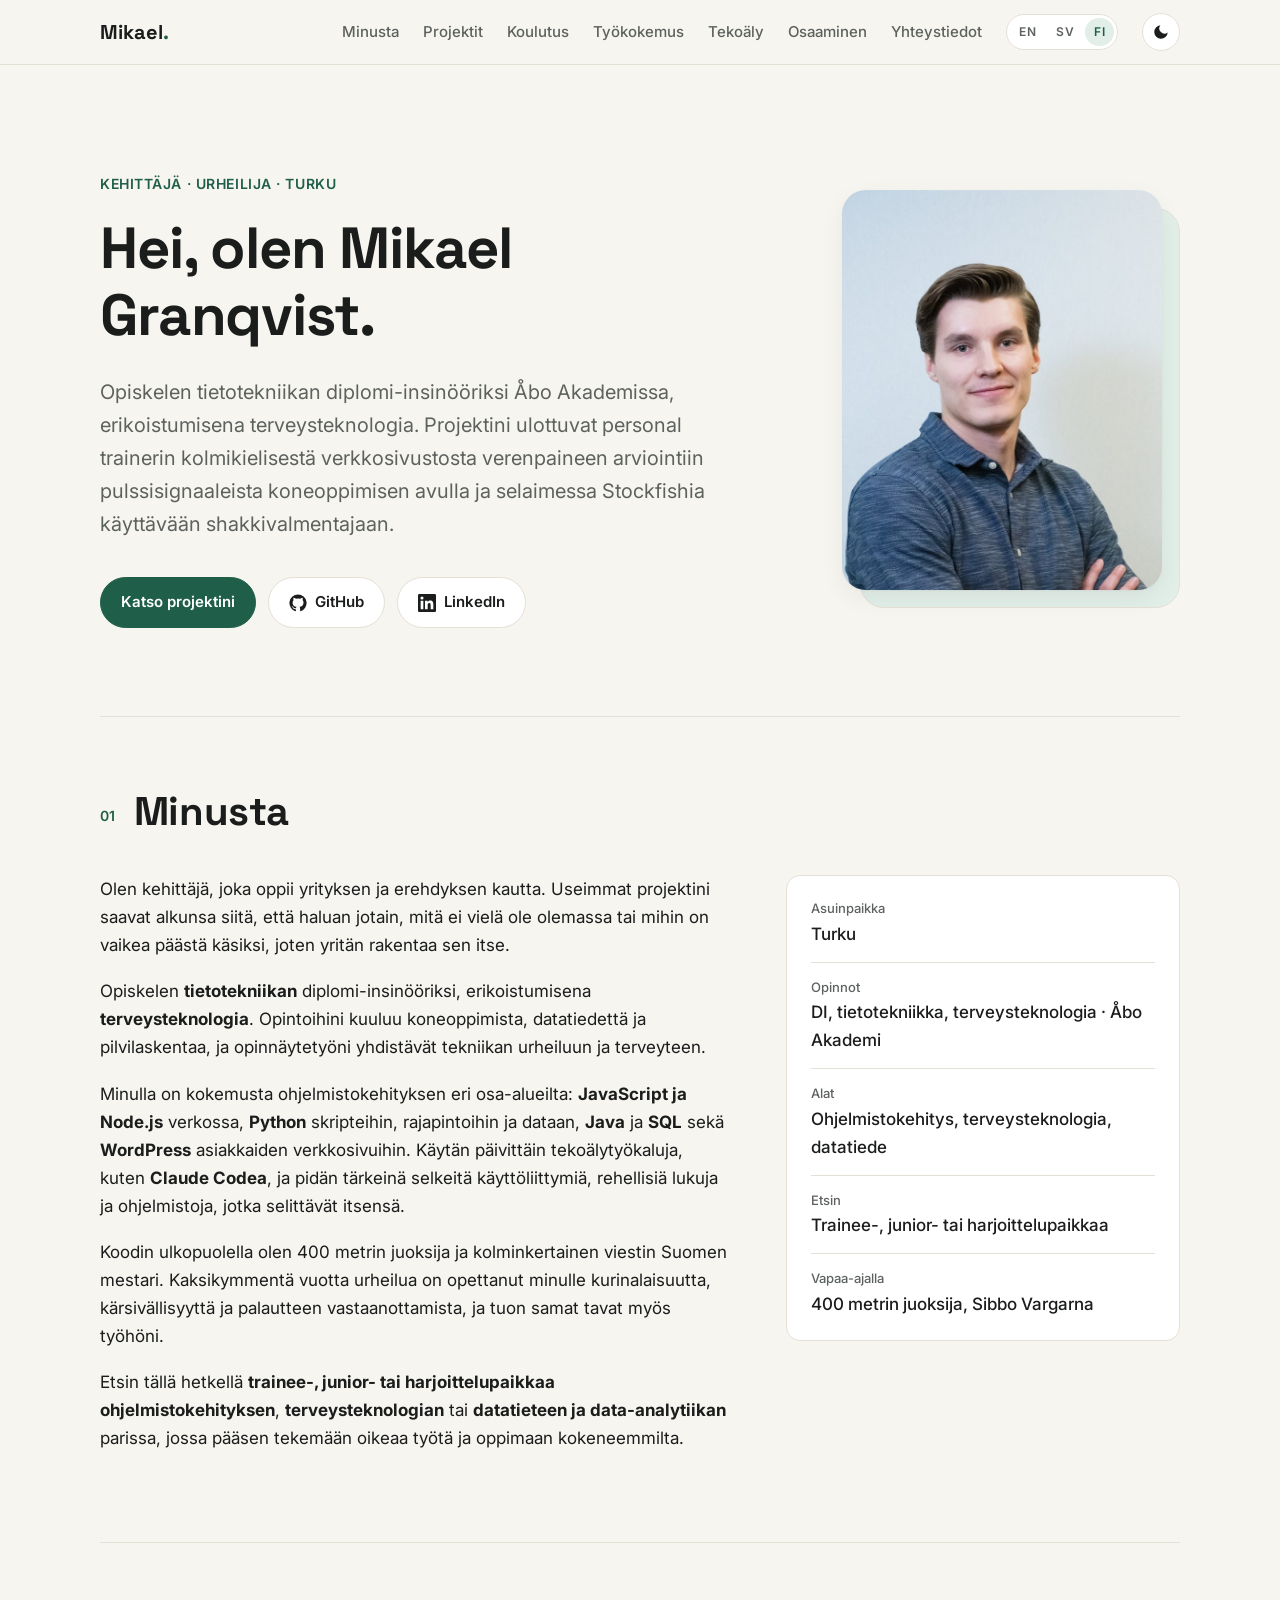
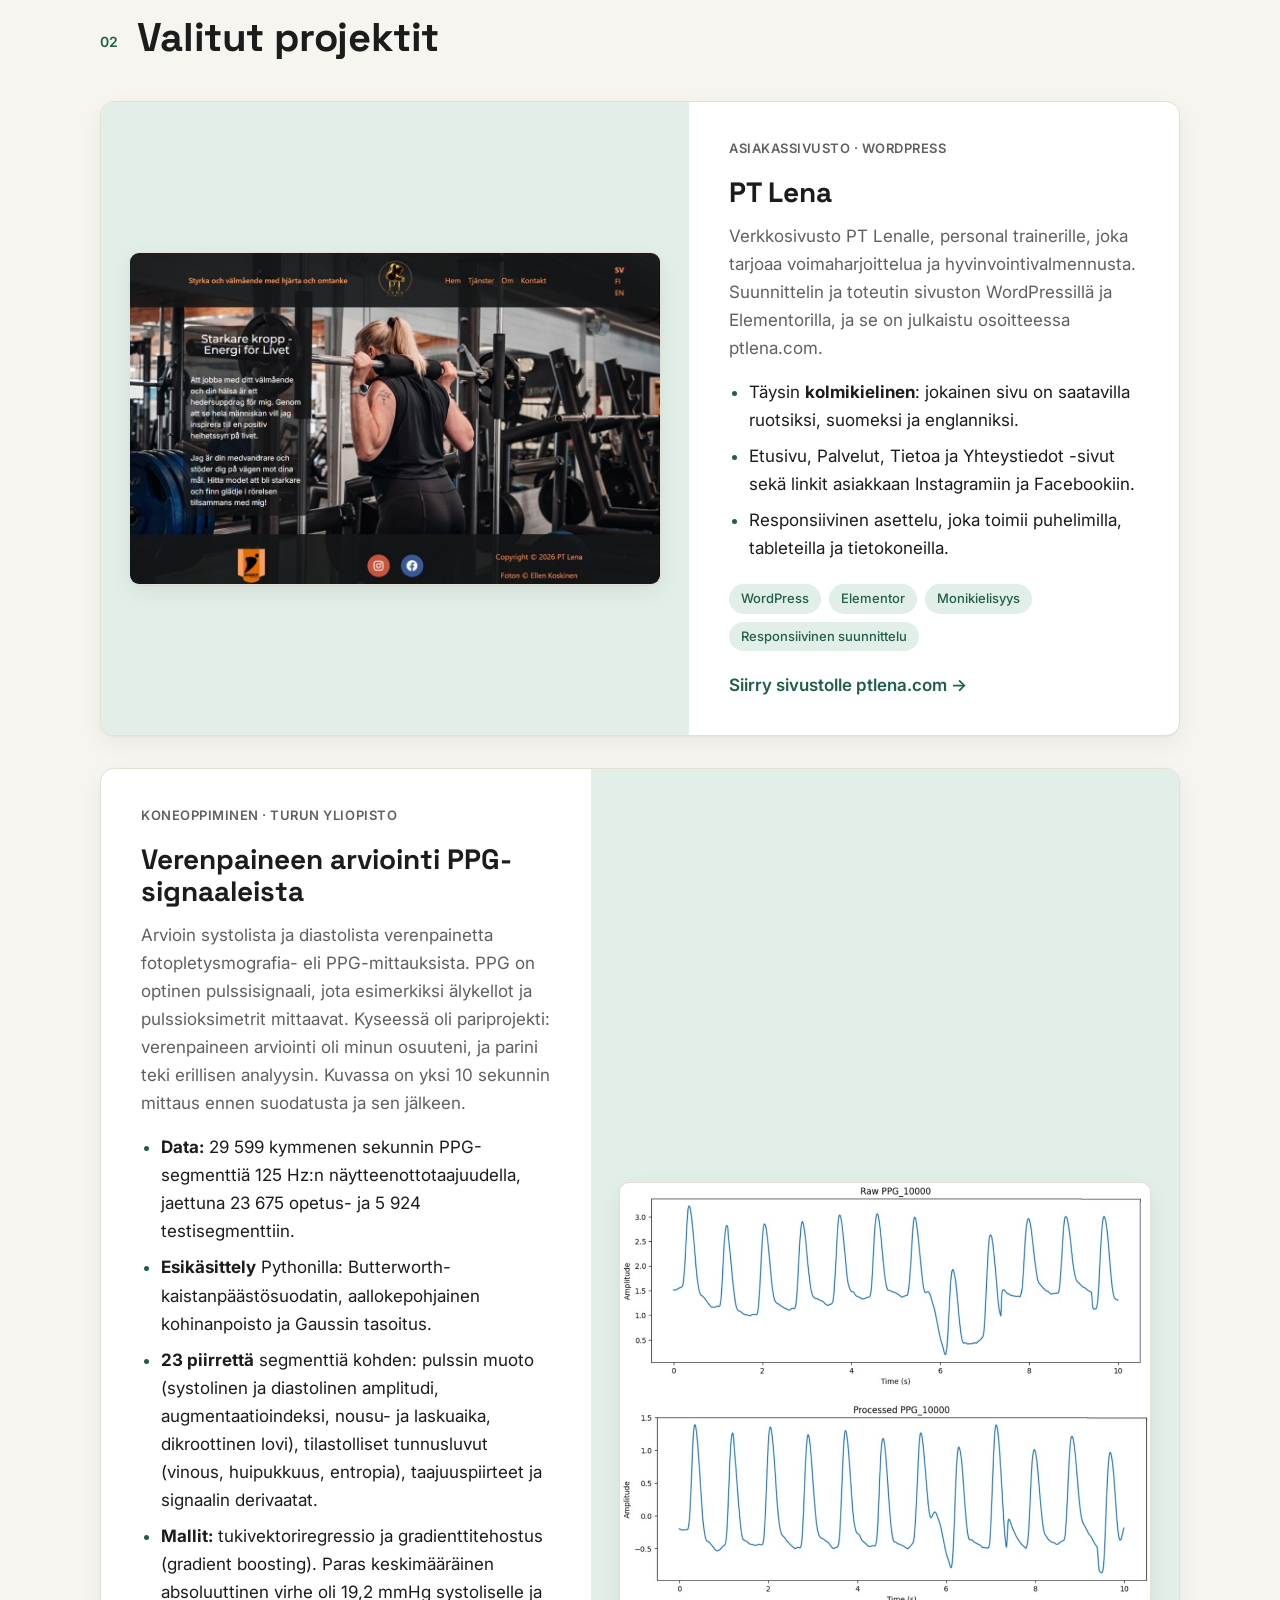
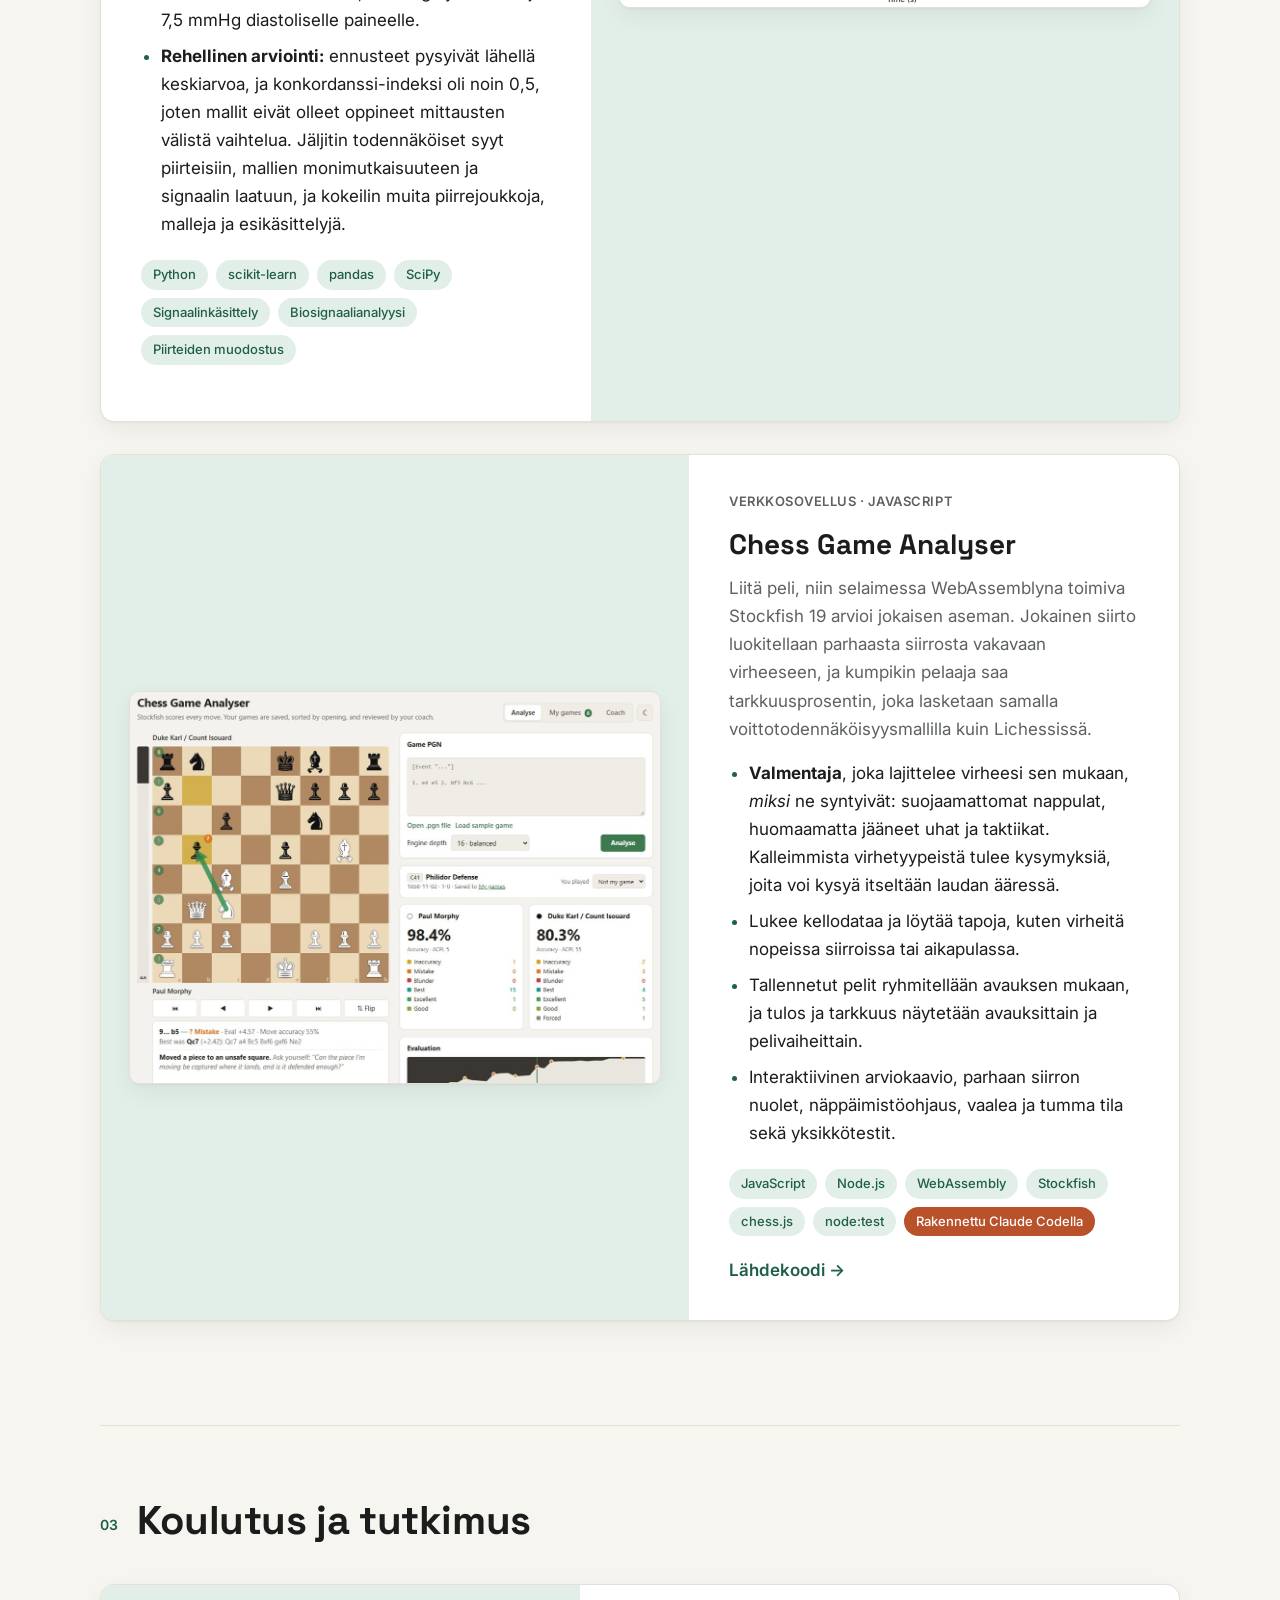
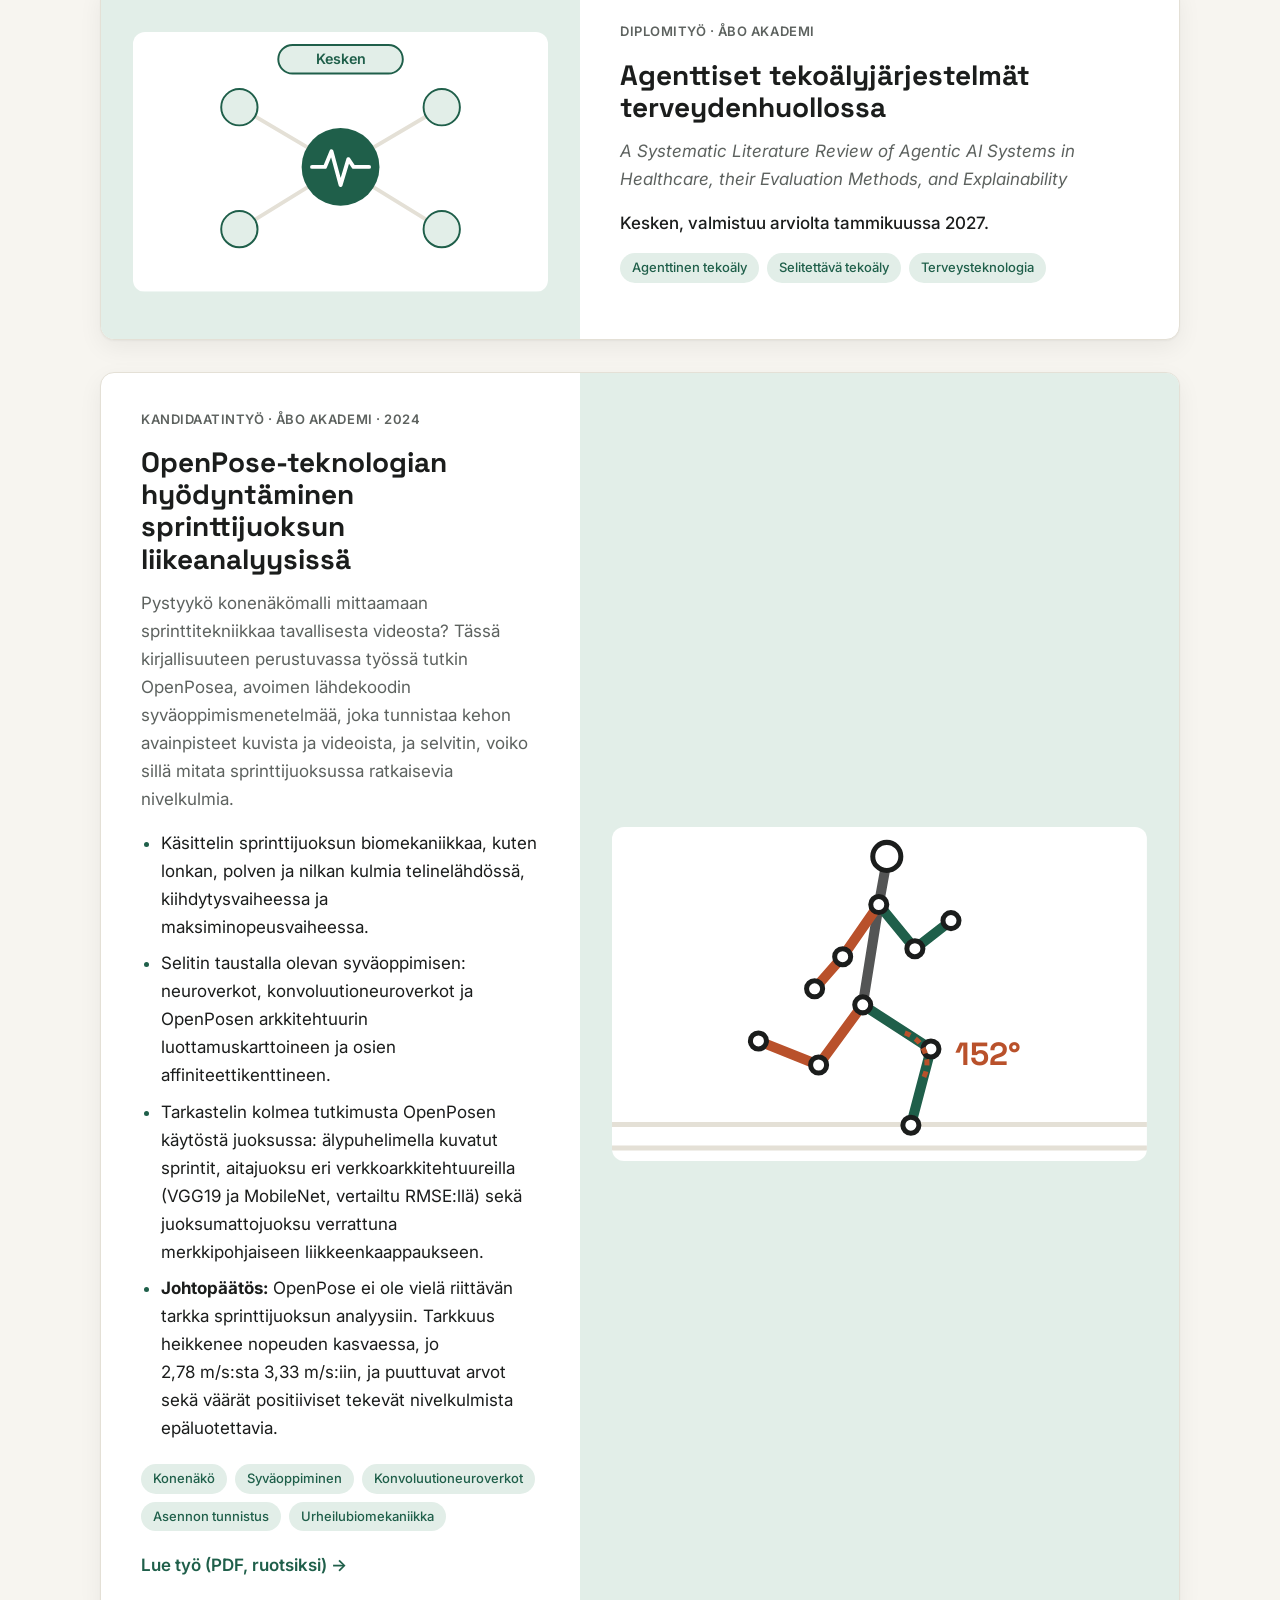
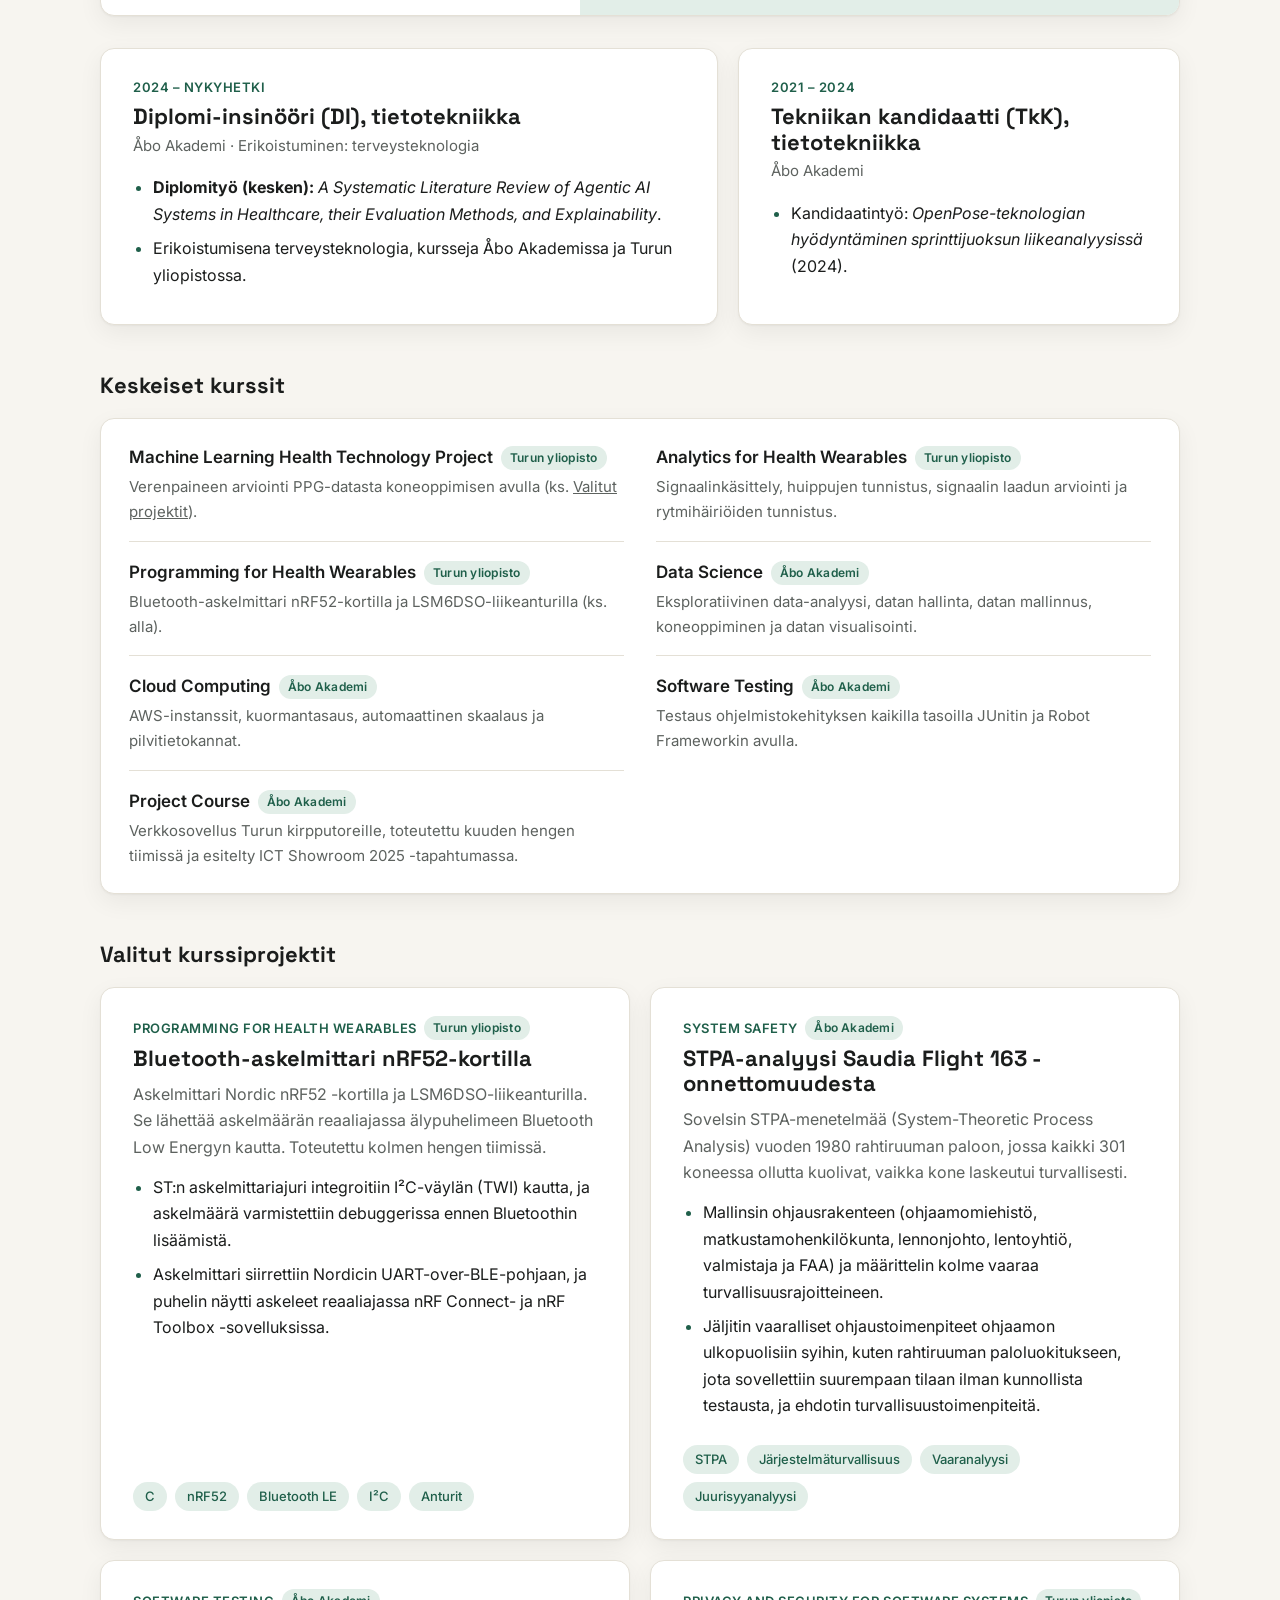
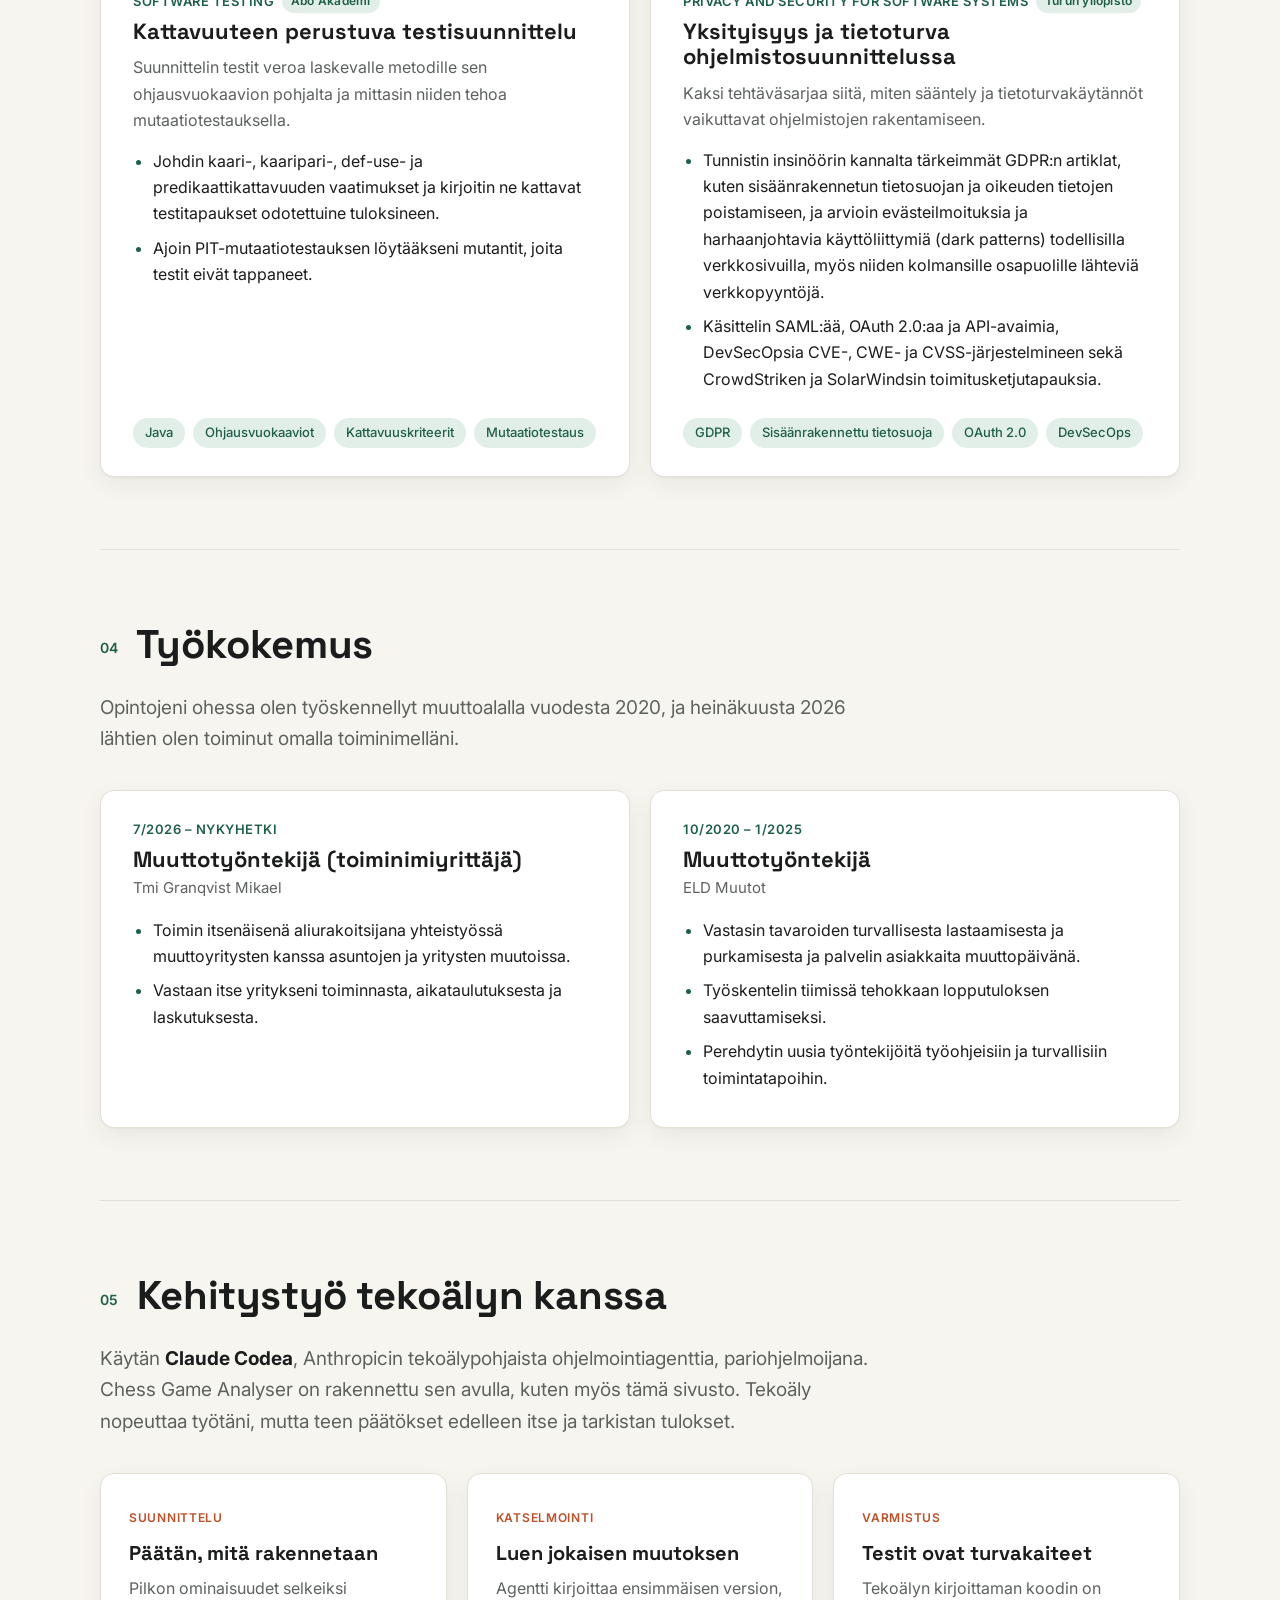
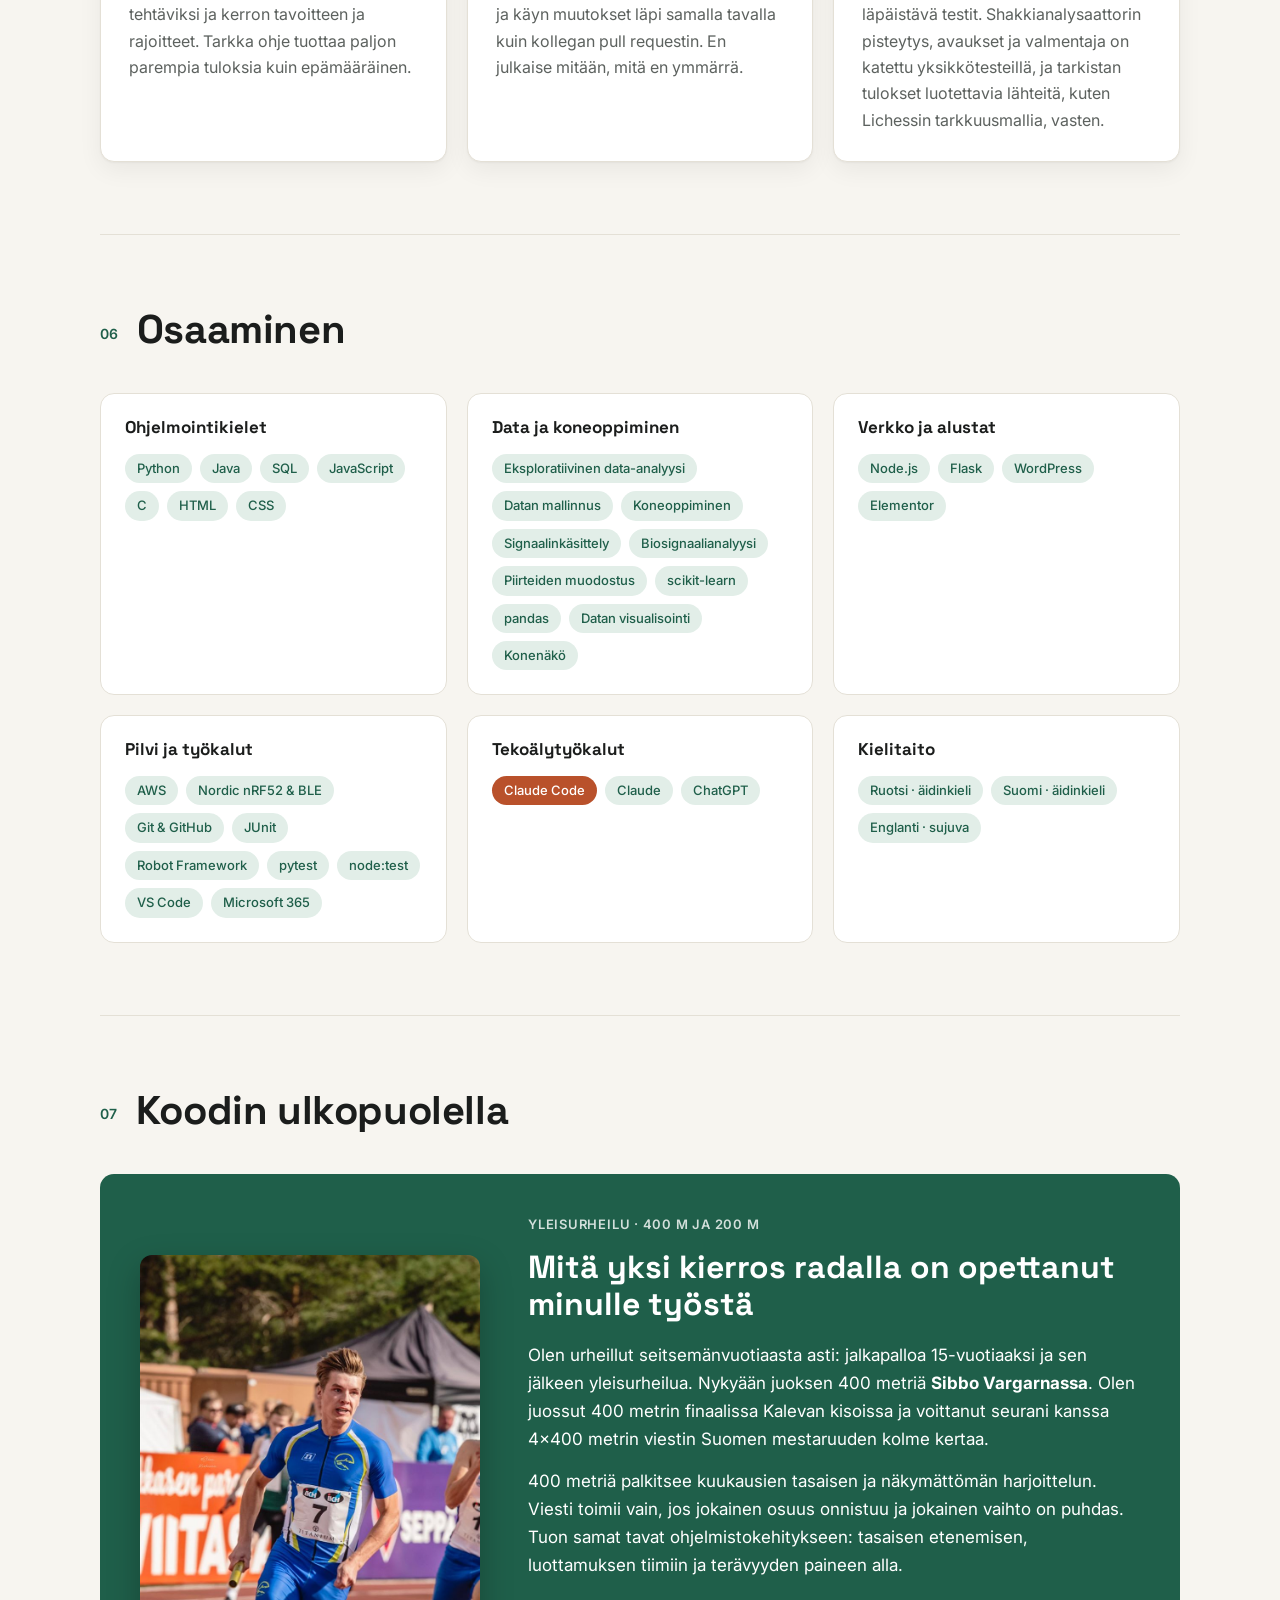
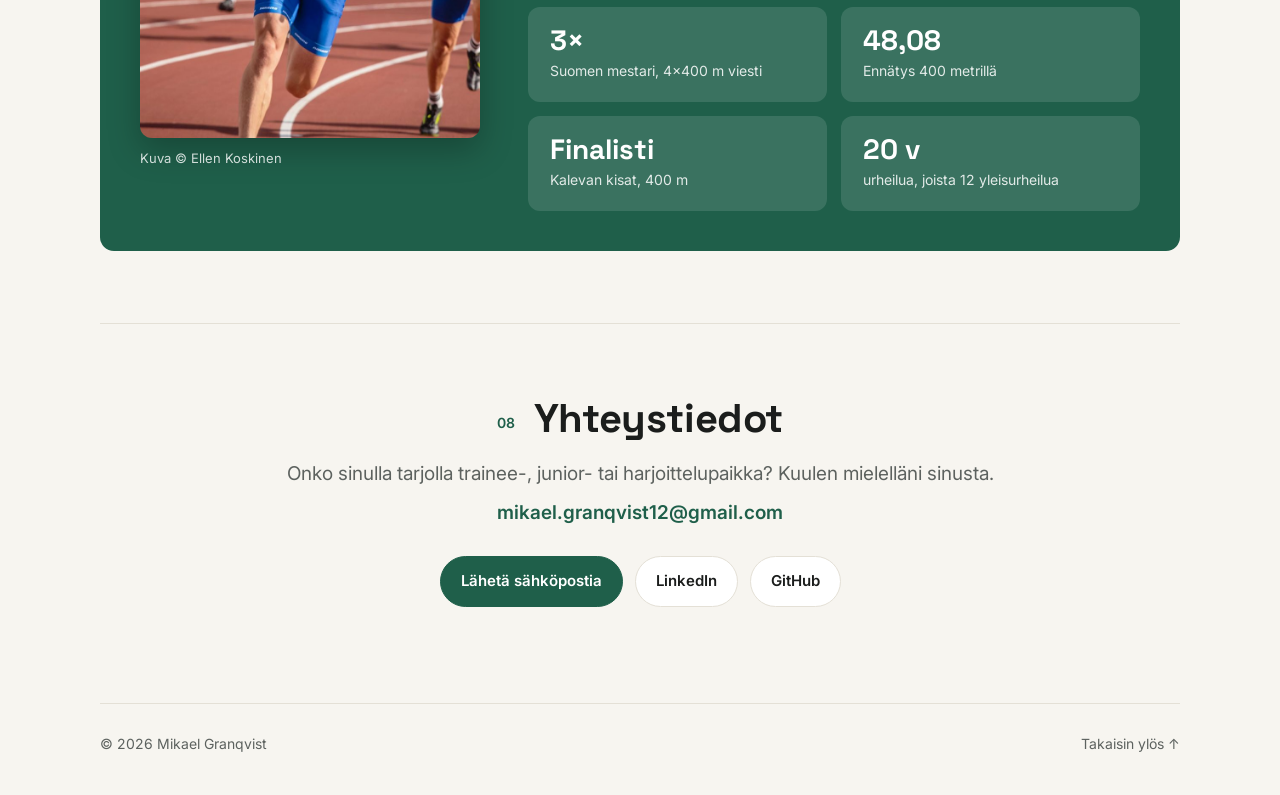
==== commit f595bc53: "Reword Finnish skills sentence Co-Authored-By: Claude Opus 5.5 <noreply@anthropic.com>" ====
--- a/fi/index.html
+++ b/fi/index.html
@@ -90,7 +90,7 @@
             ja opinnäytetyöni yhdistävät tekniikan urheiluun ja terveyteen.
           </p>
           <p>
-            Liikun sujuvasti ohjelmistokehityksen eri osa-alueilla: <strong>JavaScript ja Node.js</strong> verkossa,
+            Minulla on kokemusta ohjelmistokehityksen eri osa-alueilta: <strong>JavaScript ja Node.js</strong> verkossa,
             <strong>Python</strong> skripteihin, rajapintoihin ja dataan, <strong>Java</strong> ja <strong>SQL</strong>
             sekä <strong>WordPress</strong> asiakkaiden verkkosivuihin. Käytän päivittäin tekoälytyökaluja, kuten
             <strong>Claude Codea</strong>, ja pidän tärkeinä selkeitä käyttöliittymiä, rehellisiä lukuja
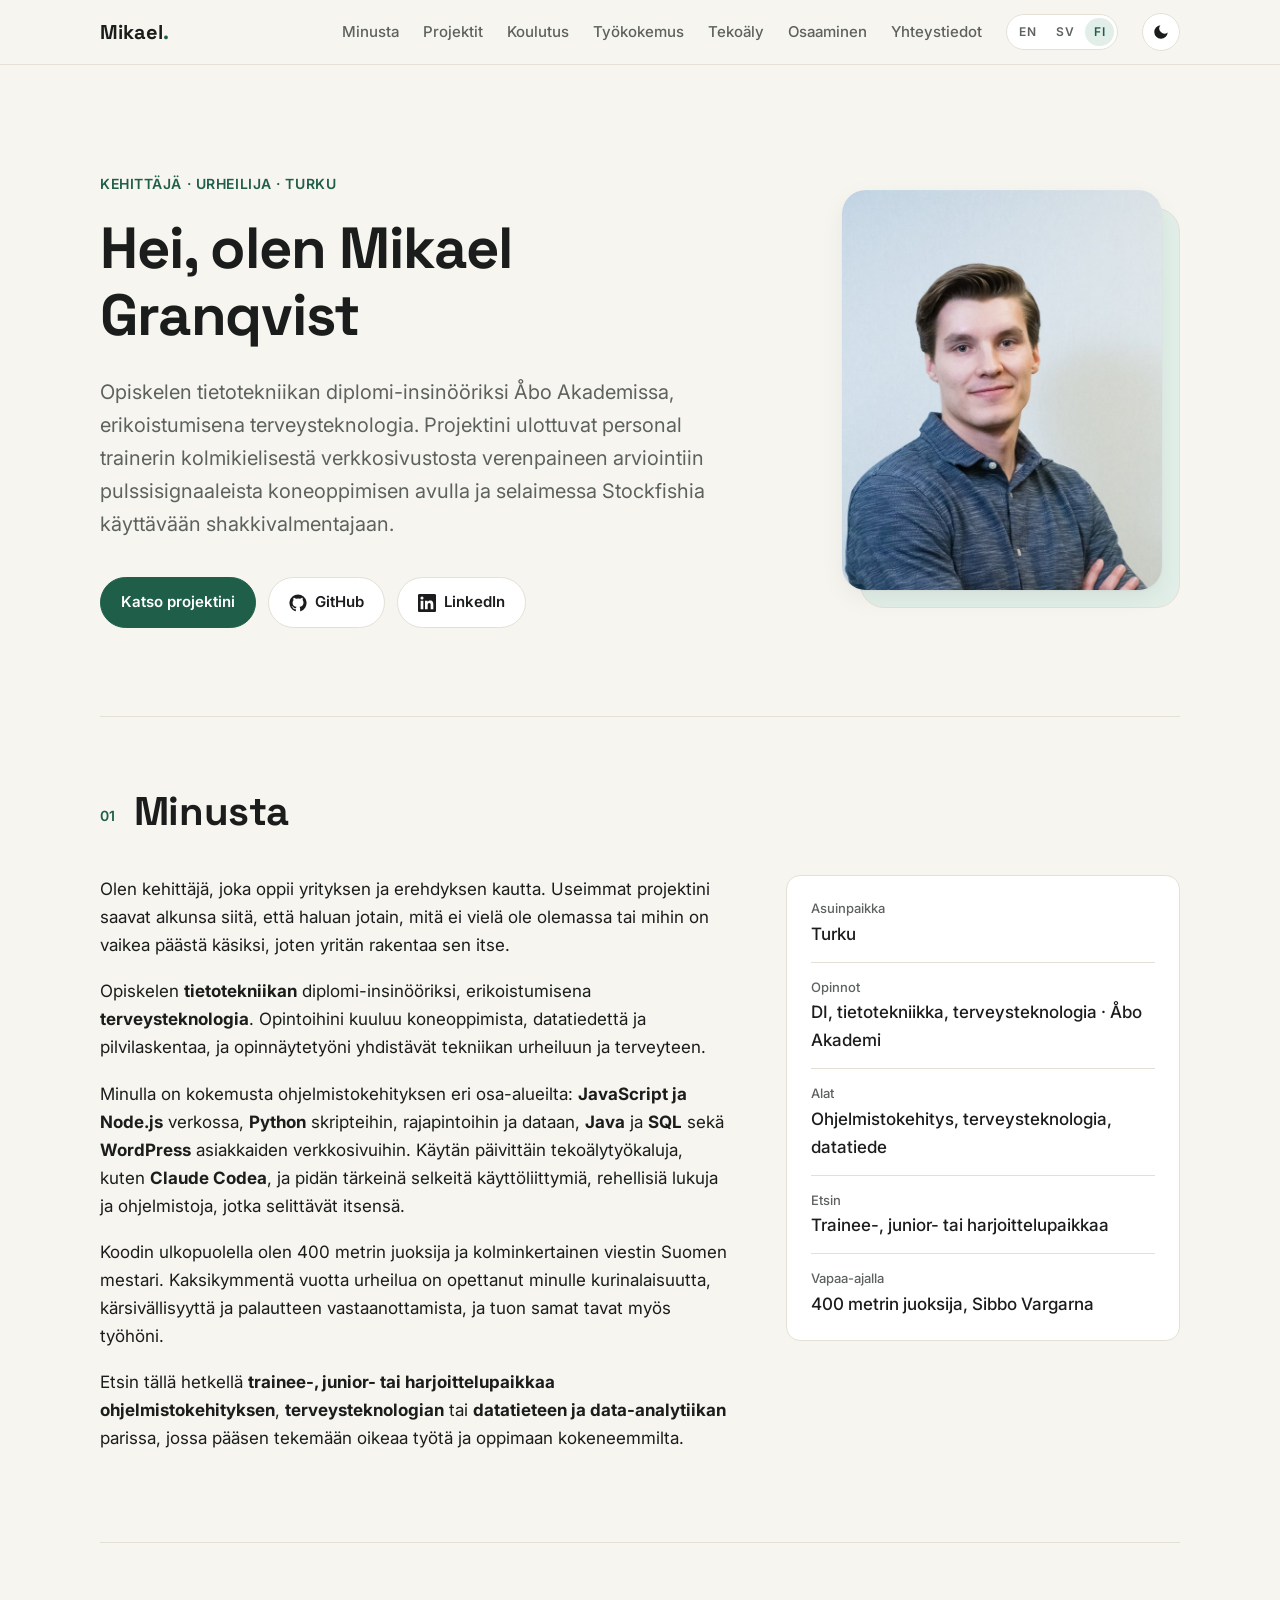
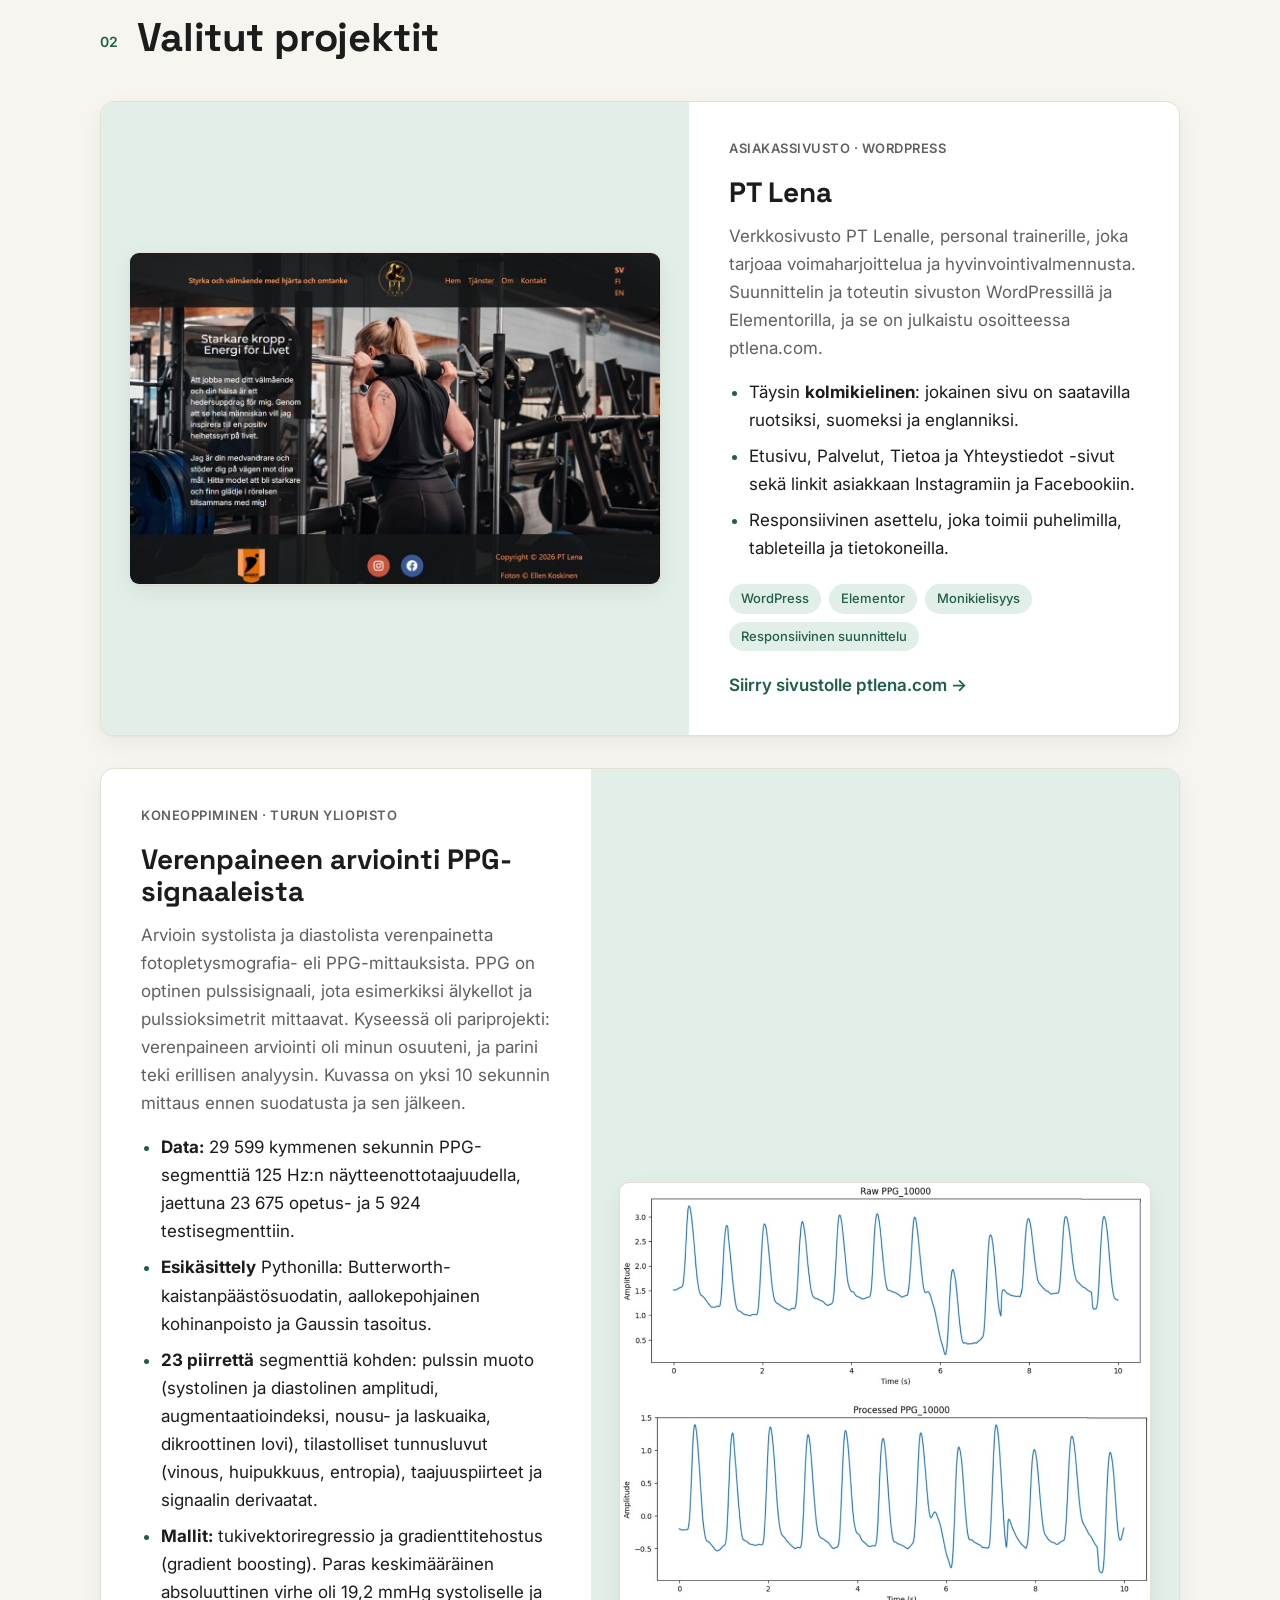
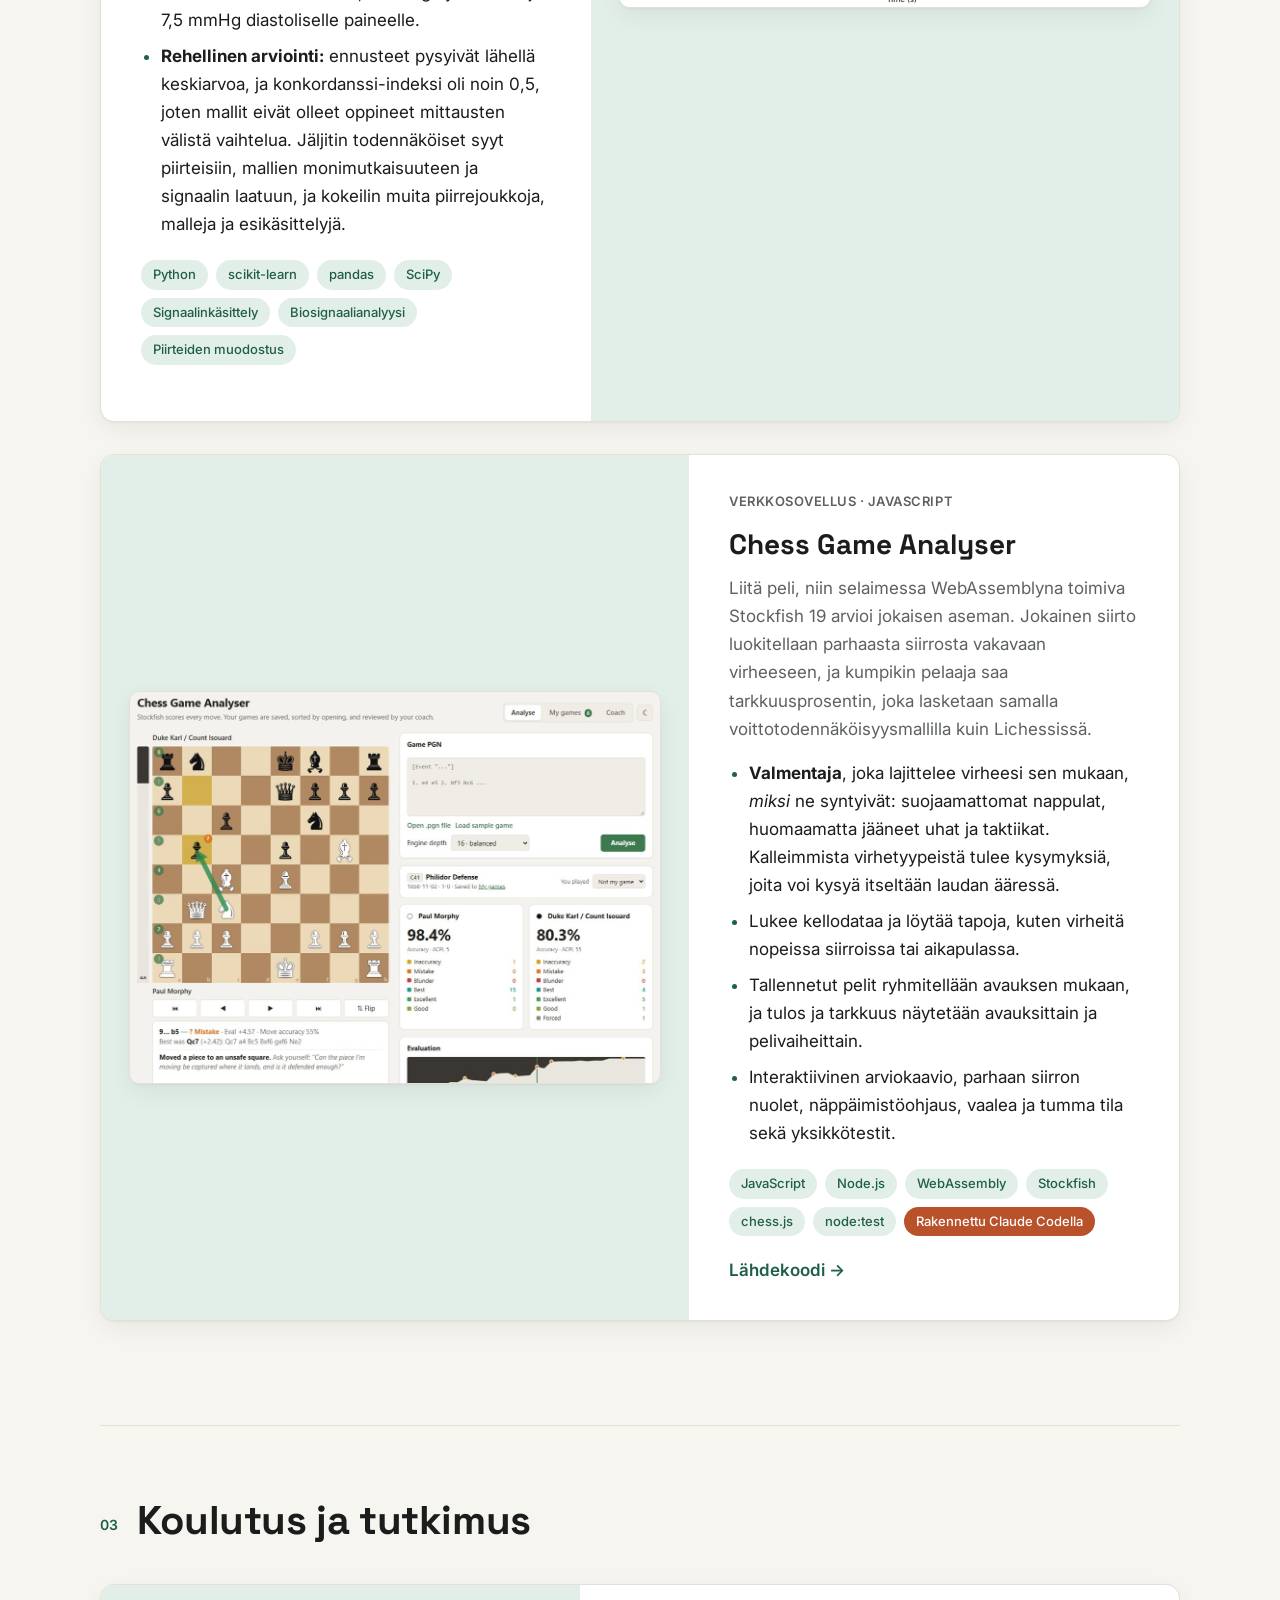
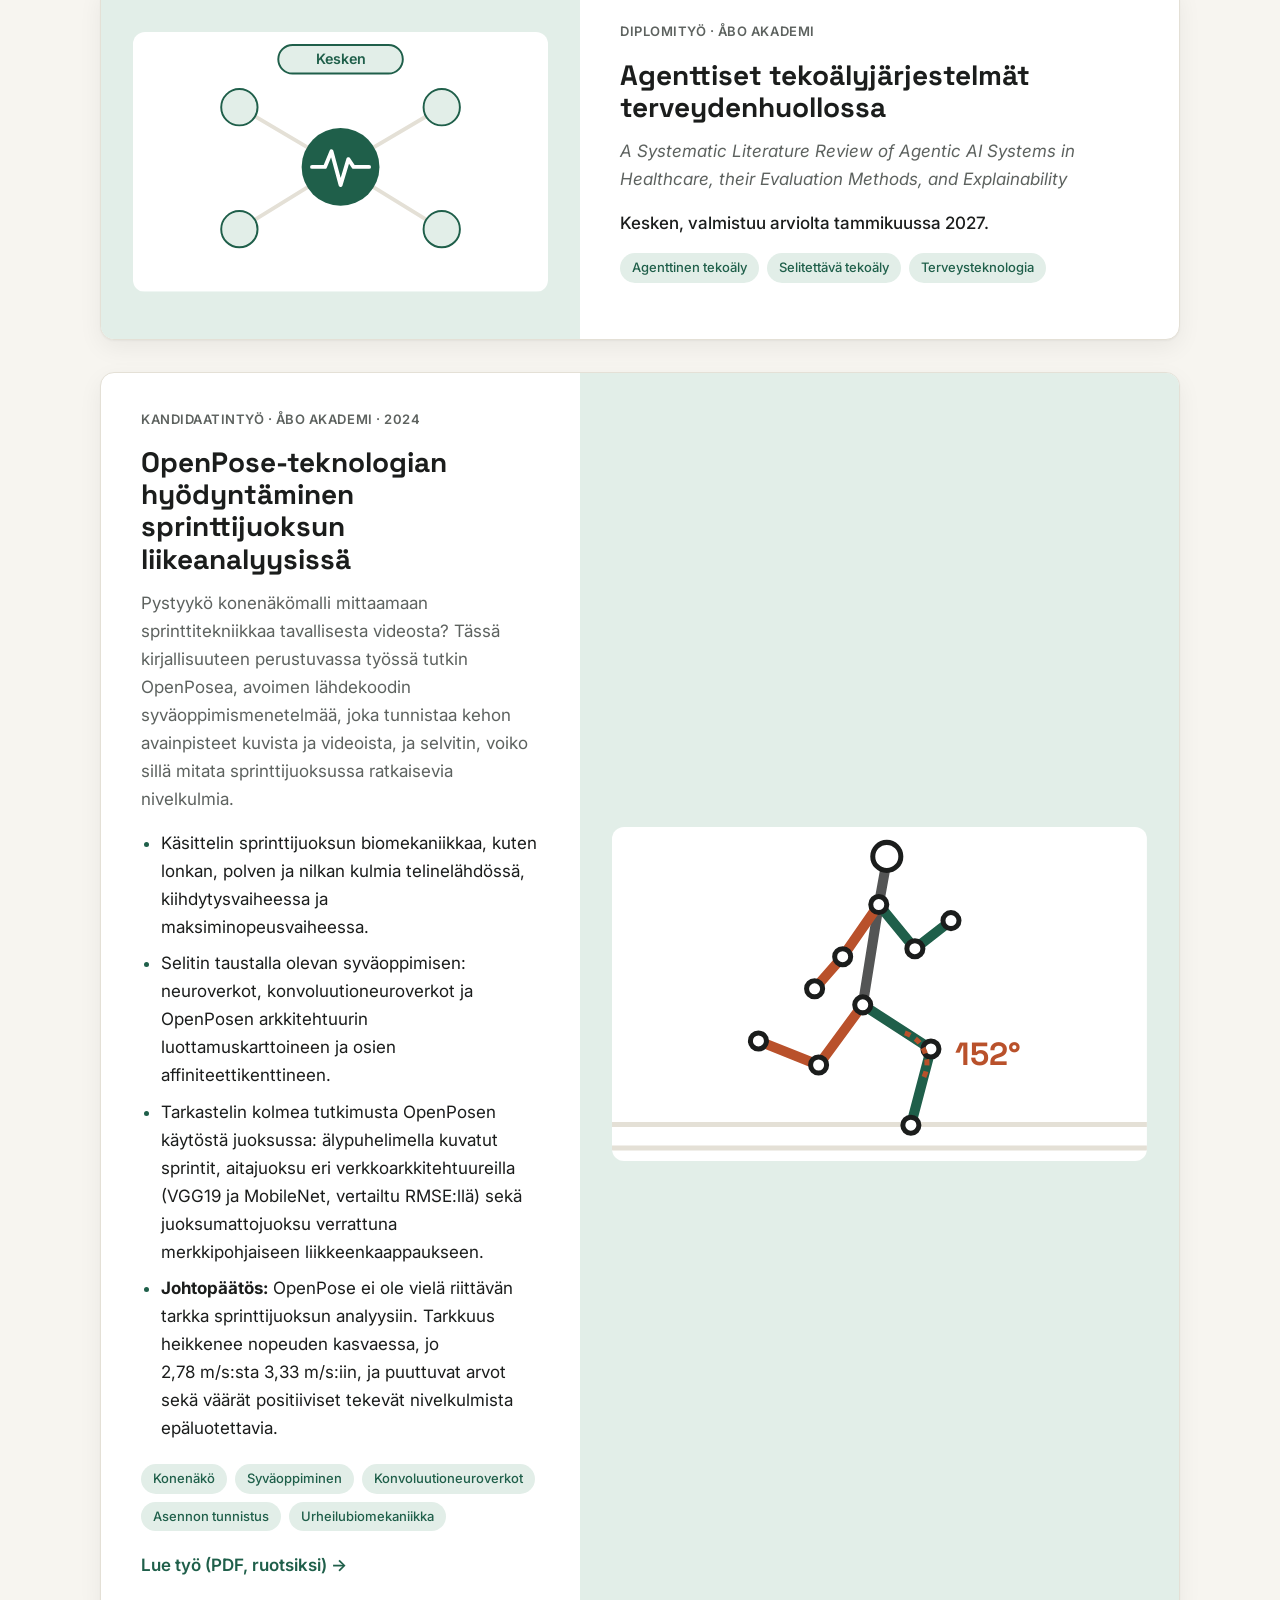
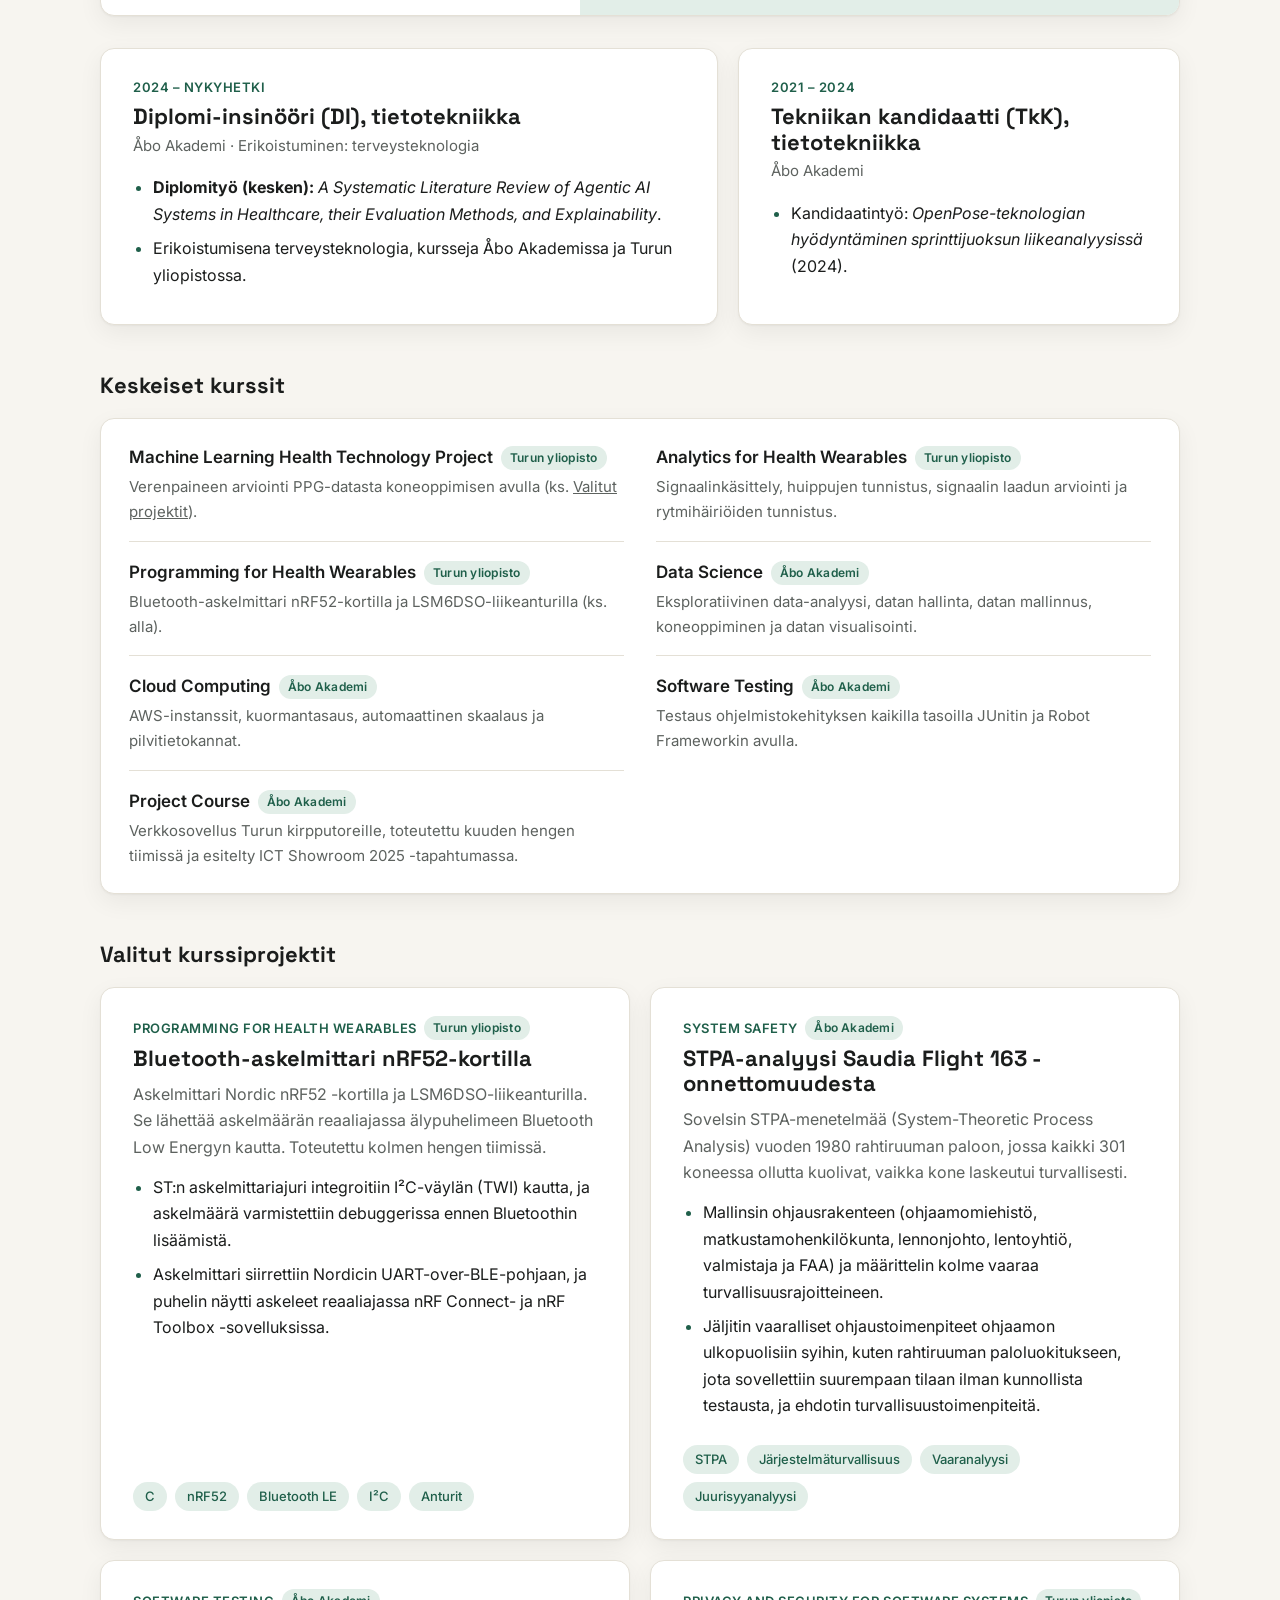
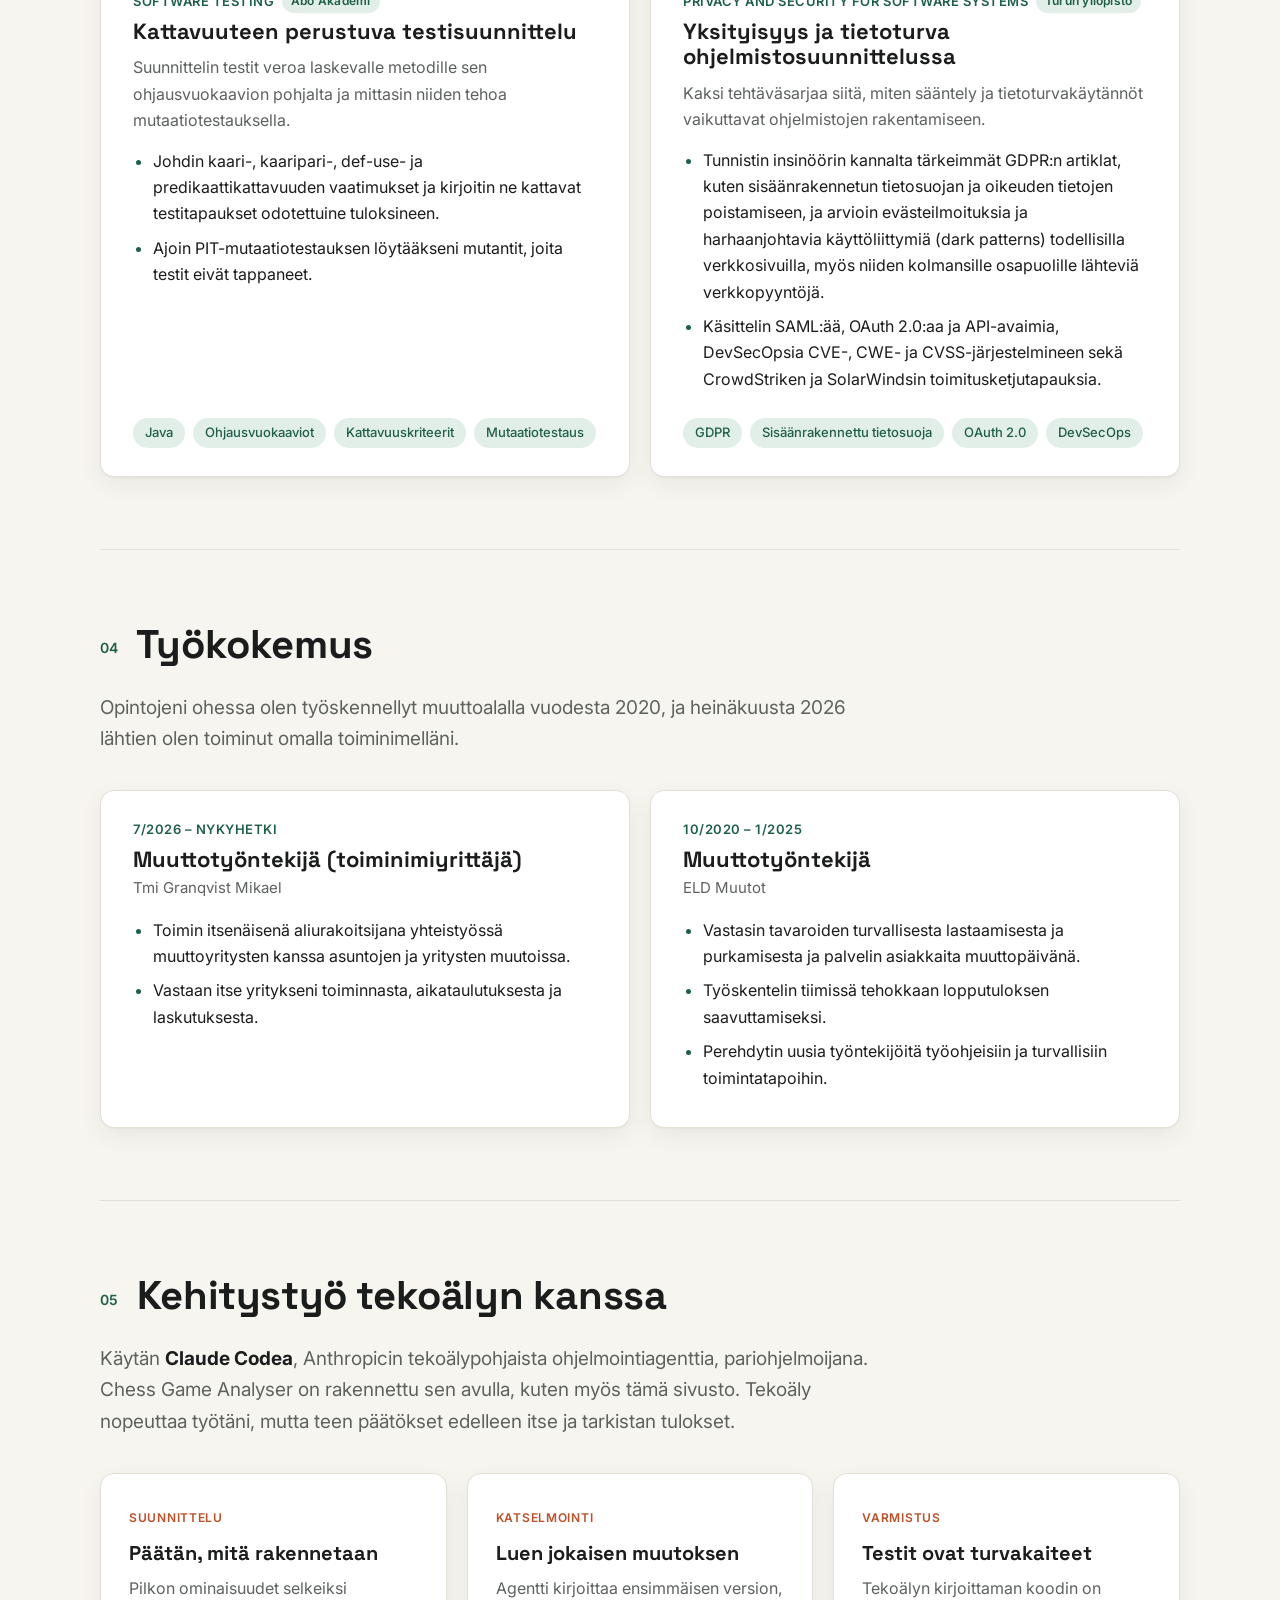
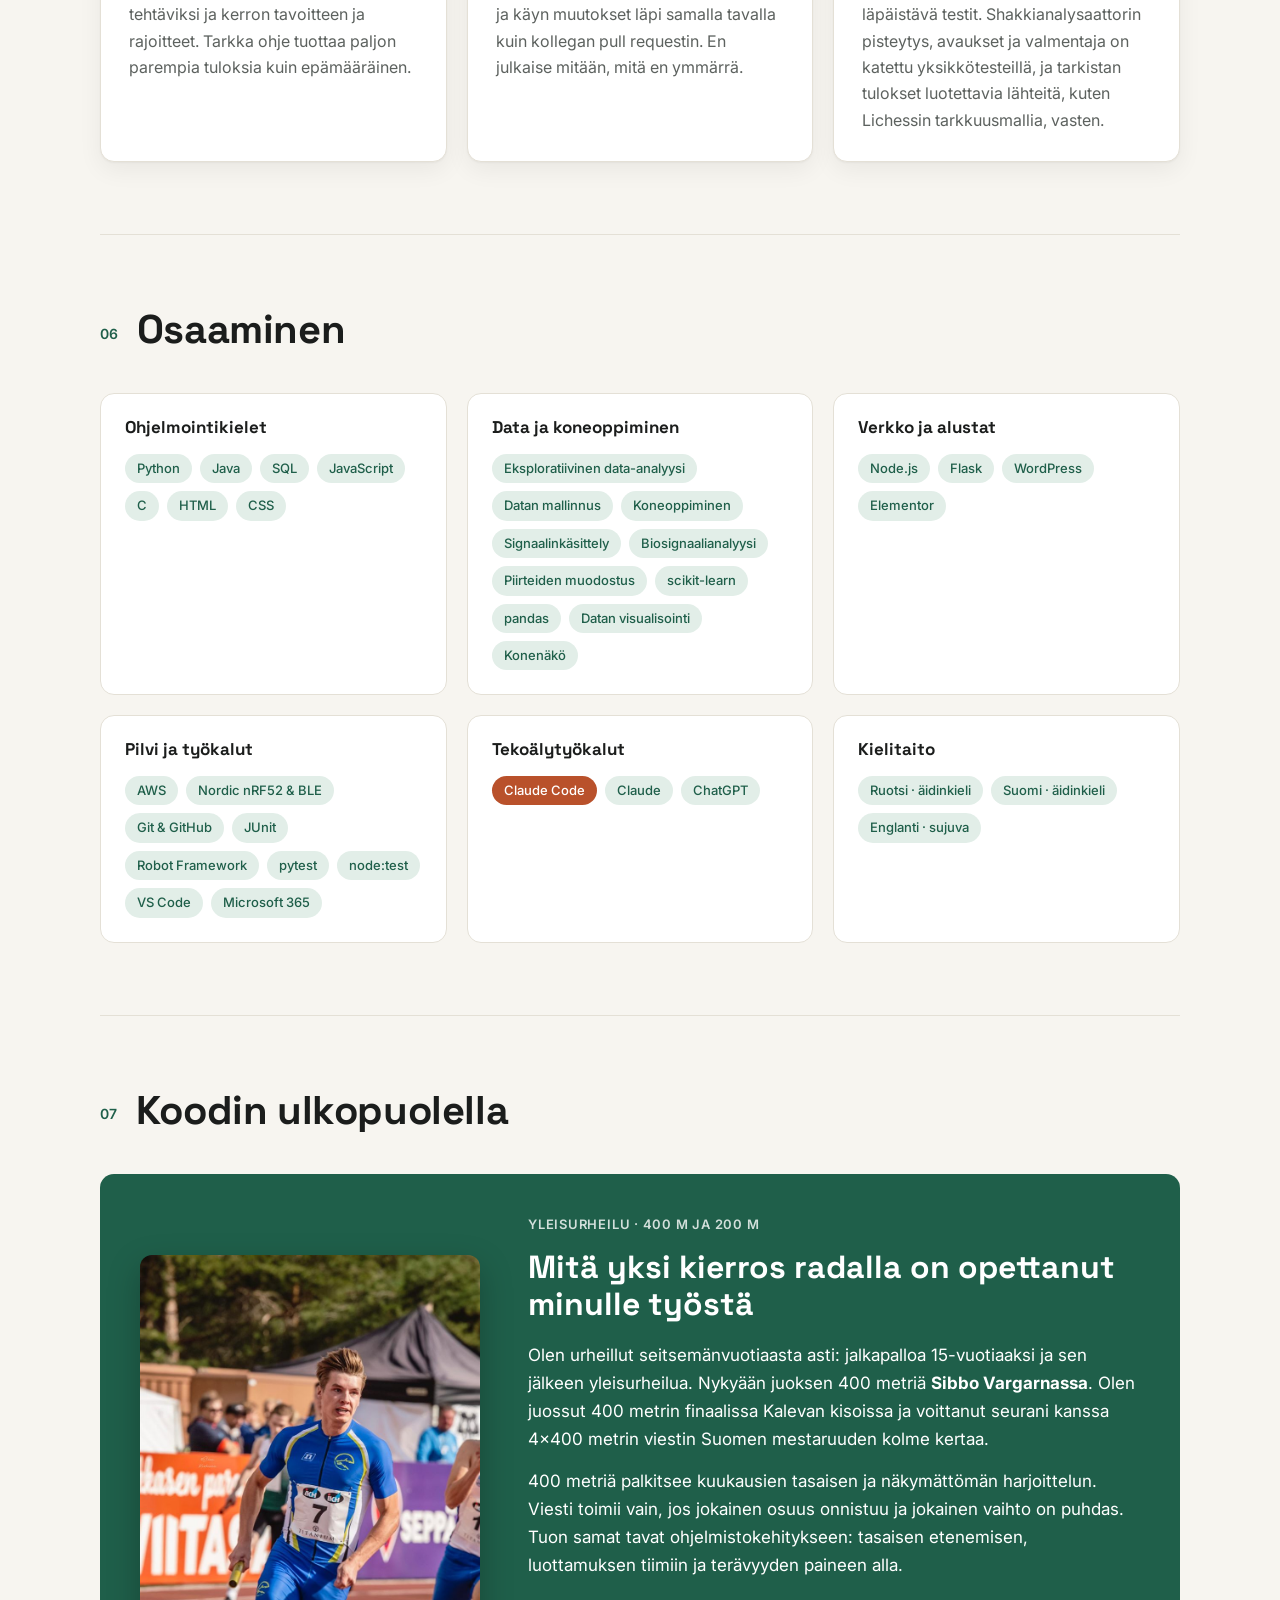
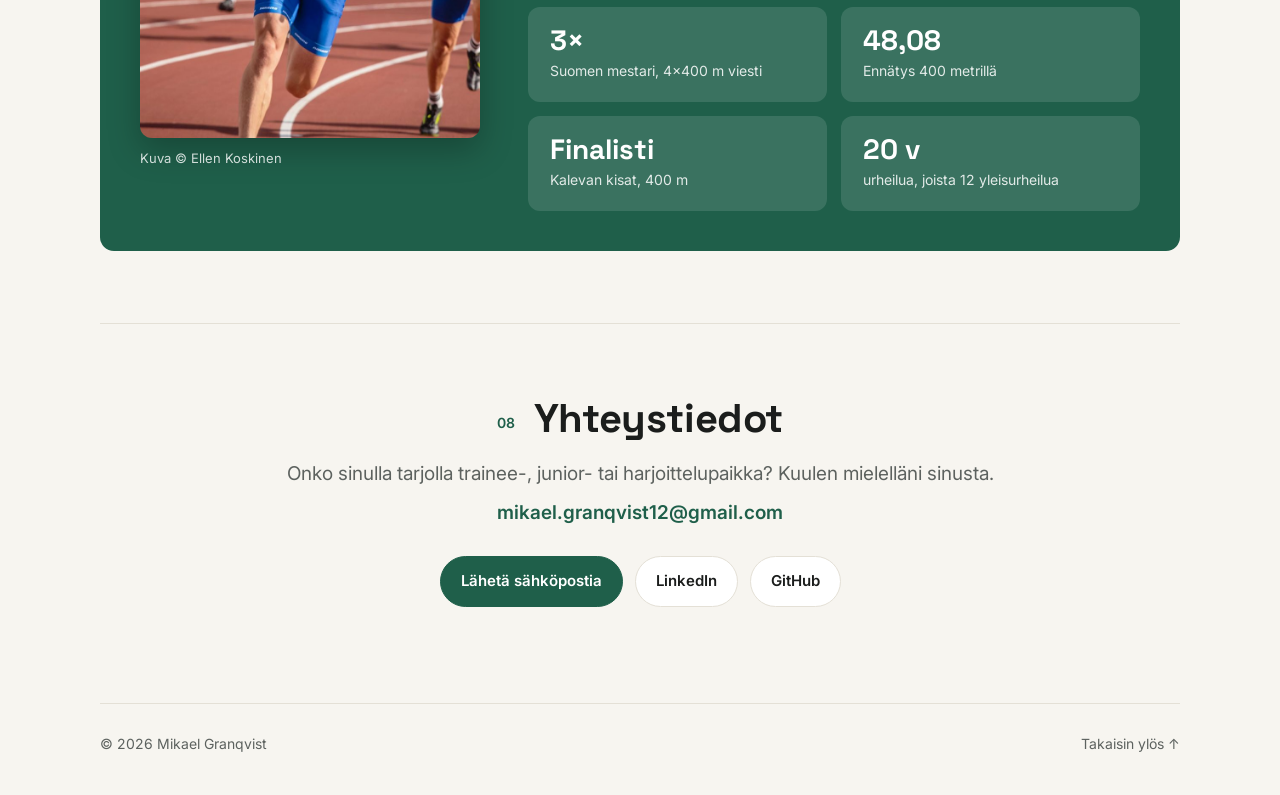
==== commit 0133c0f2: "Drop the full stop from the main heading Co-Authored-By: Claude Opus 5.5 <noreply@anthropic.com>" ====
--- a/fi/index.html
+++ b/fi/index.html
@@ -52,7 +52,7 @@
     <section class="hero wrap">
       <div class="hero-text">
       <p class="eyebrow">Kehittäjä · Urheilija · Turku</p>
-      <h1>Hei, olen Mikael Granqvist.</h1>
+      <h1>Hei, olen Mikael Granqvist</h1>
       <p class="lead">
         Opiskelen tietotekniikan diplomi-insinööriksi Åbo Akademissa, erikoistumisena terveysteknologia.
         Projektini ulottuvat personal trainerin kolmikielisestä verkkosivustosta verenpaineen arviointiin
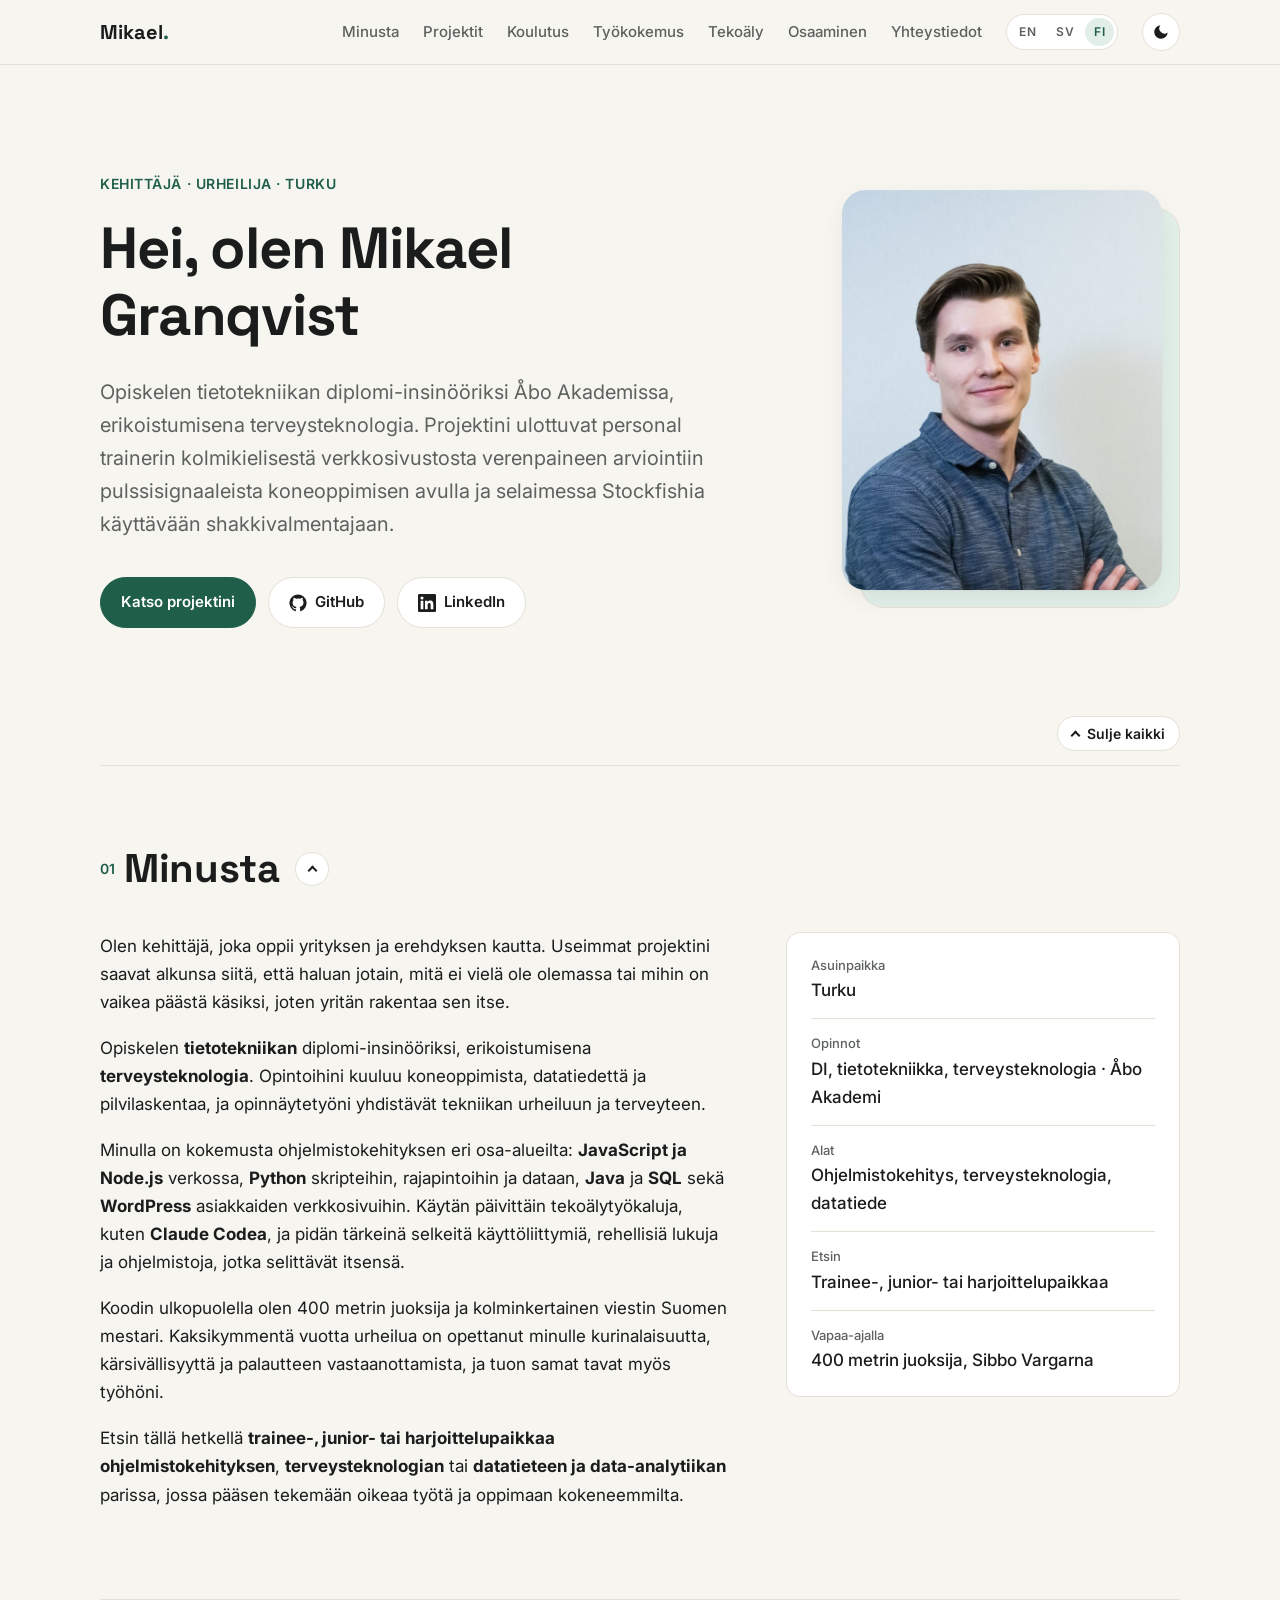
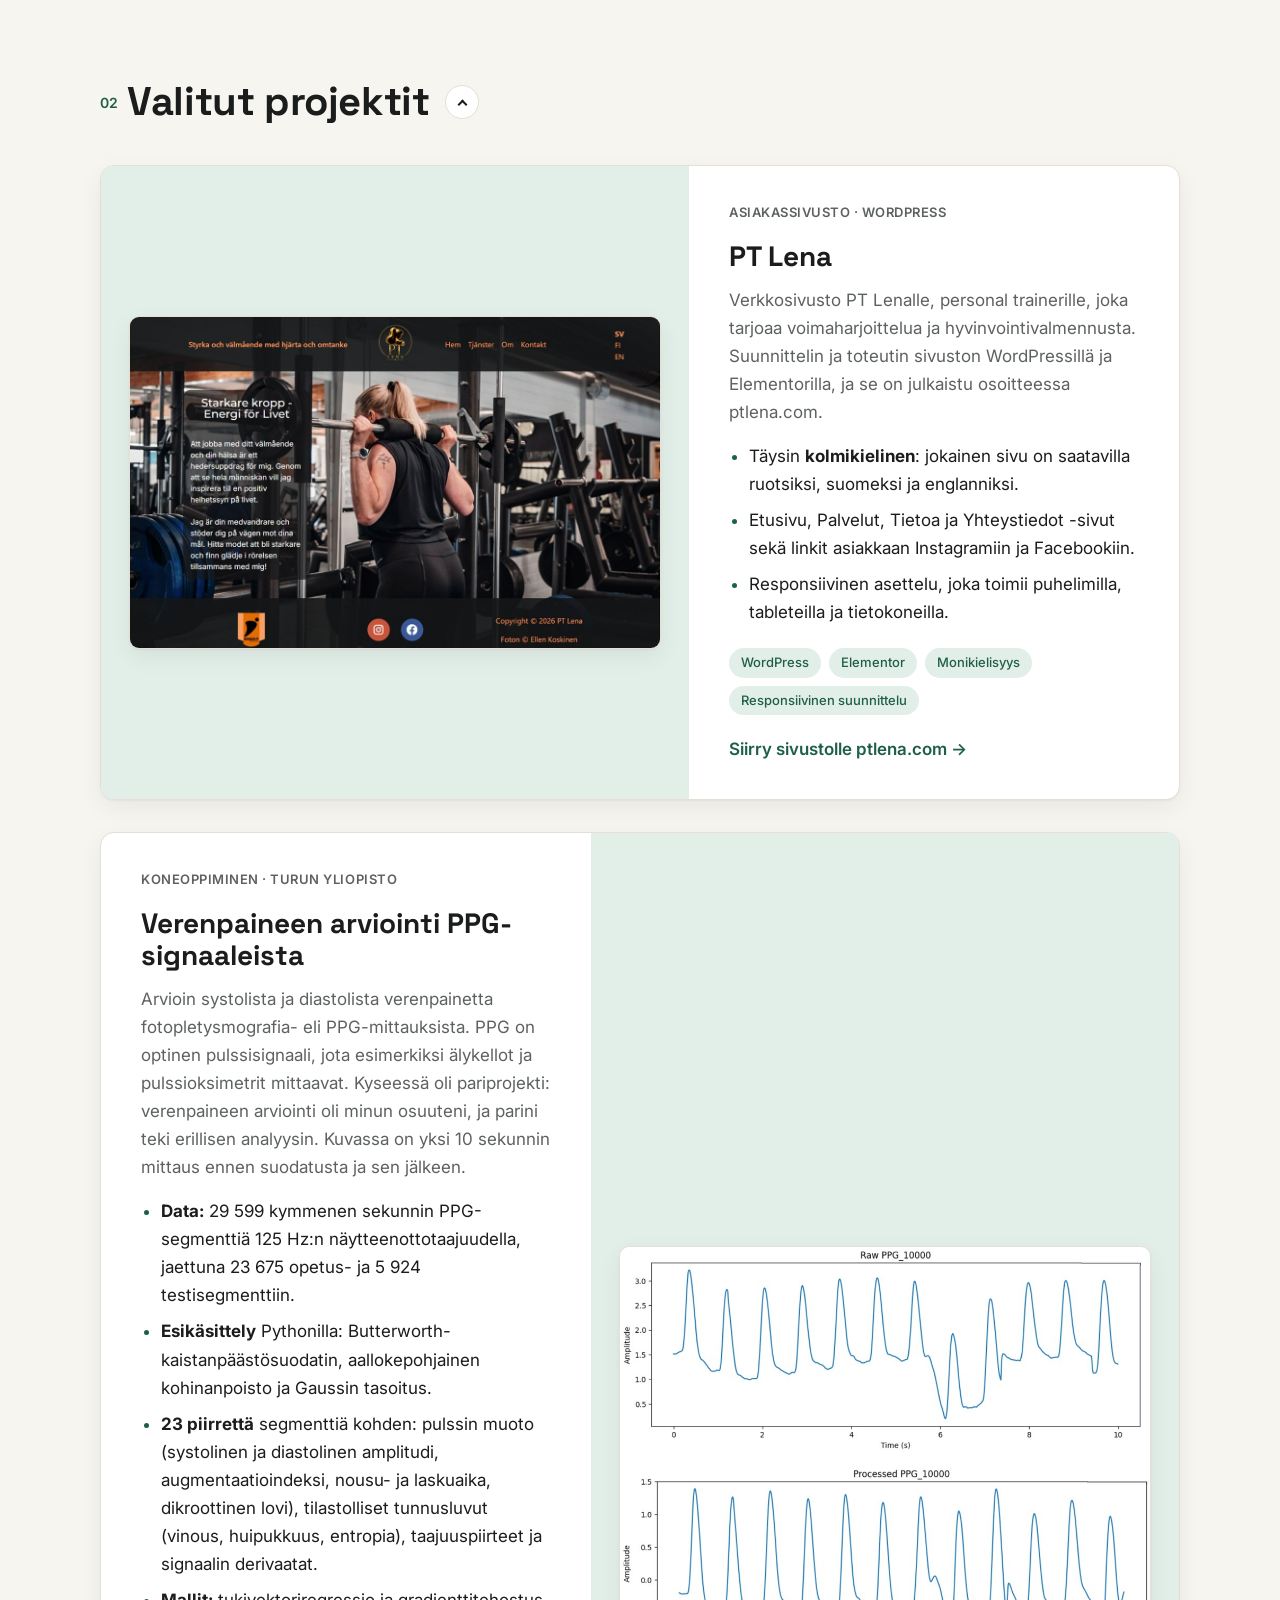
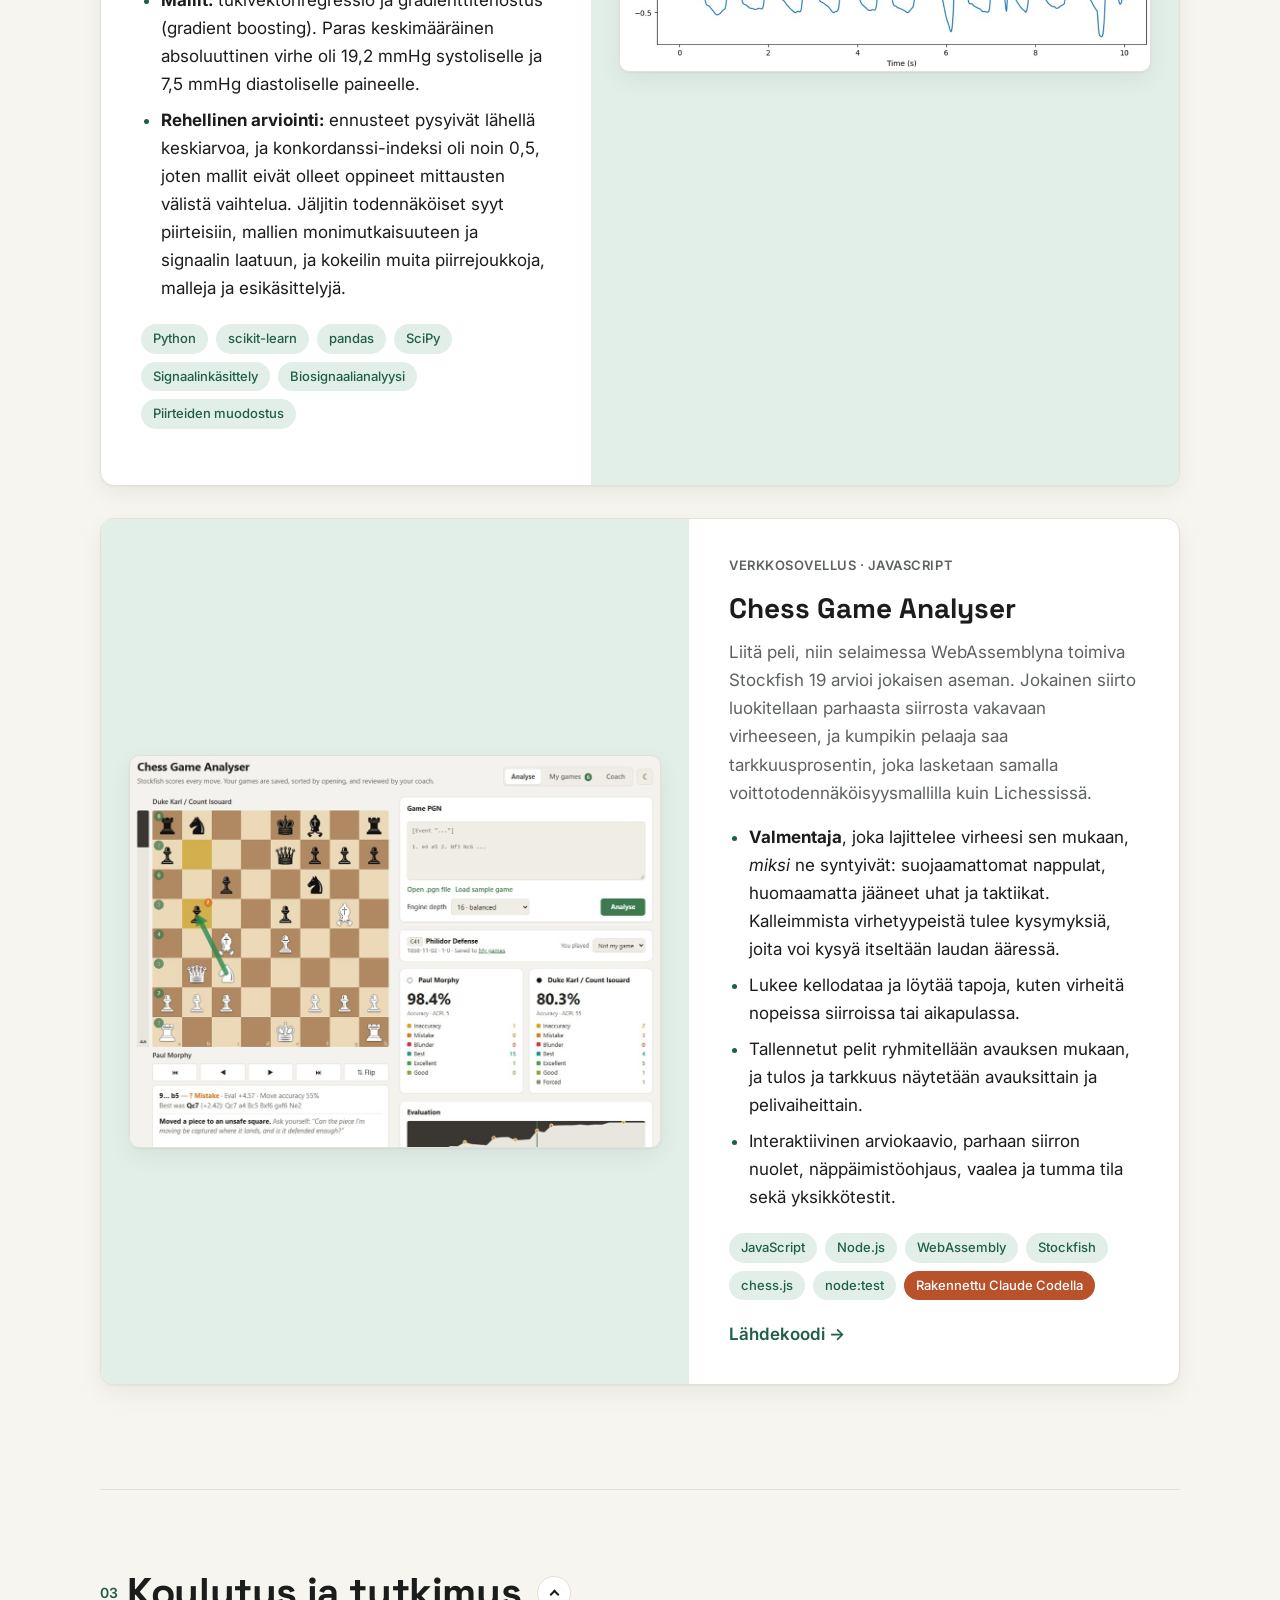
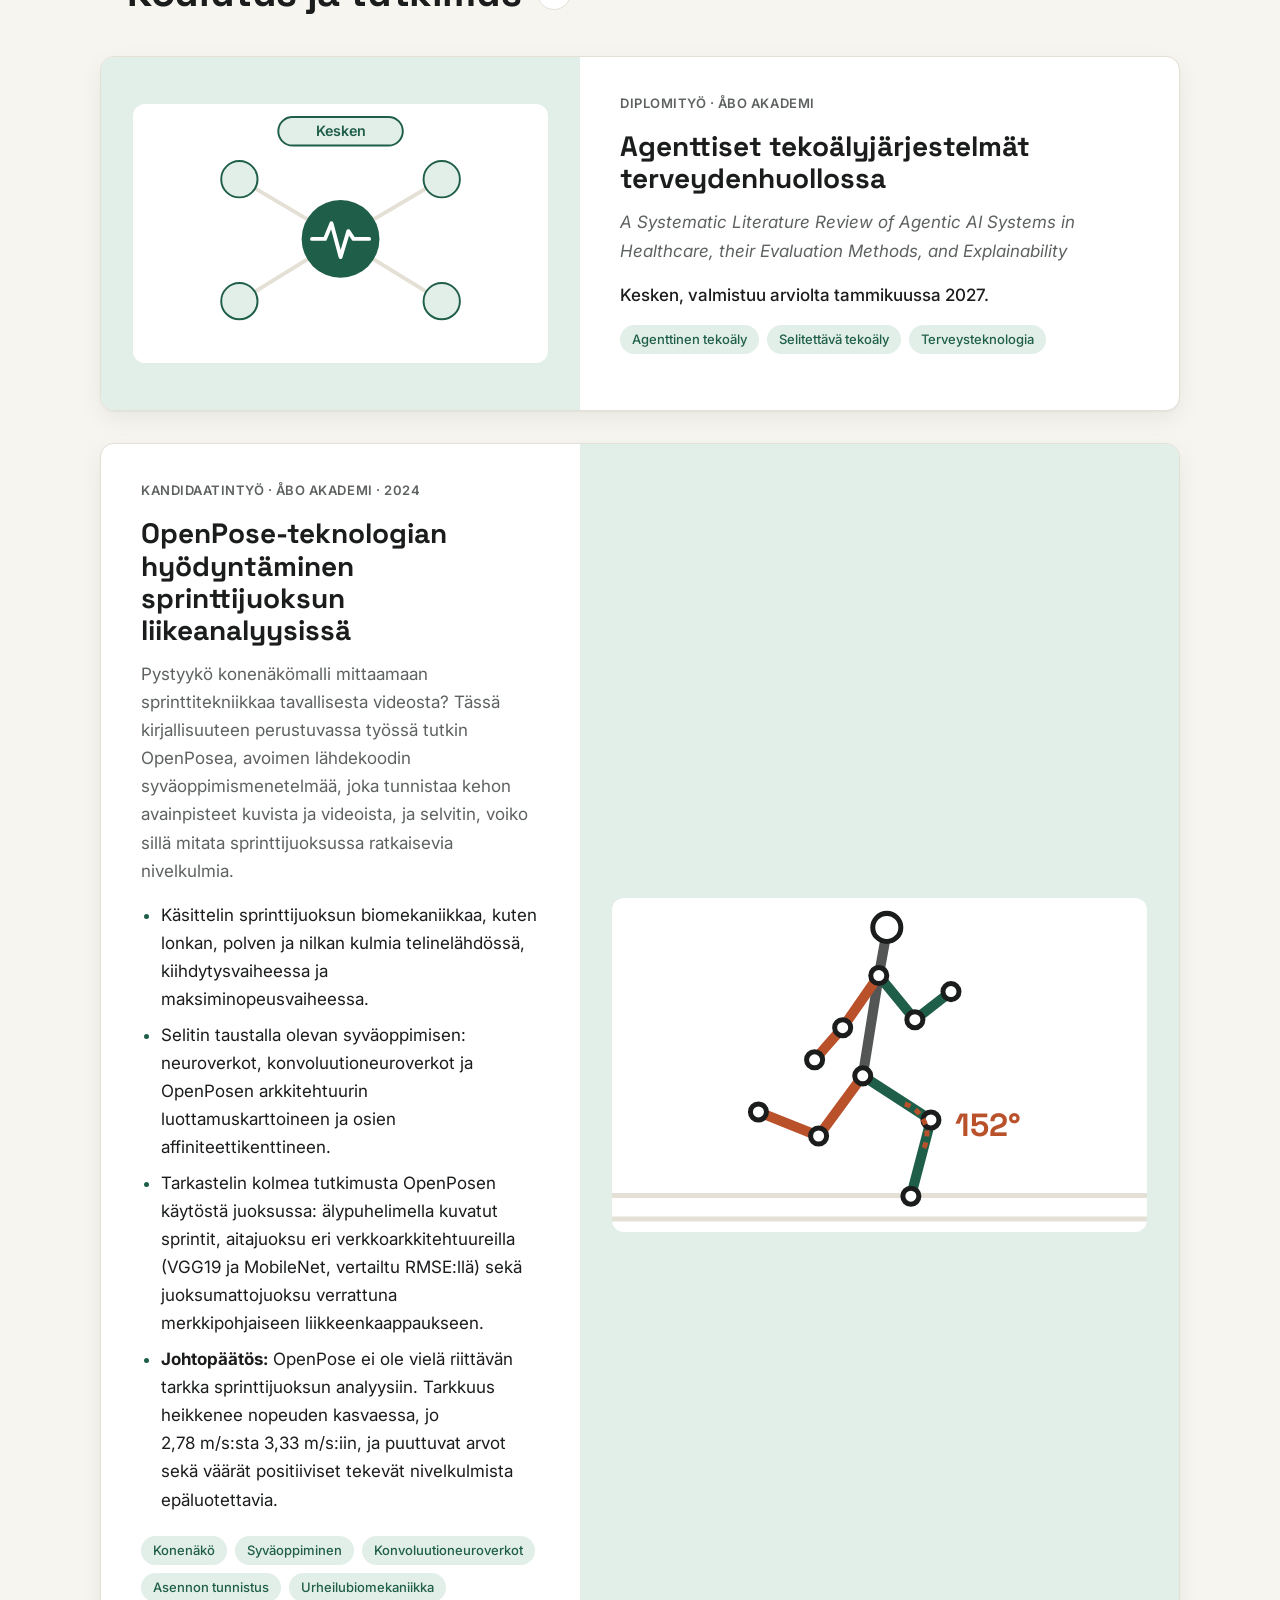
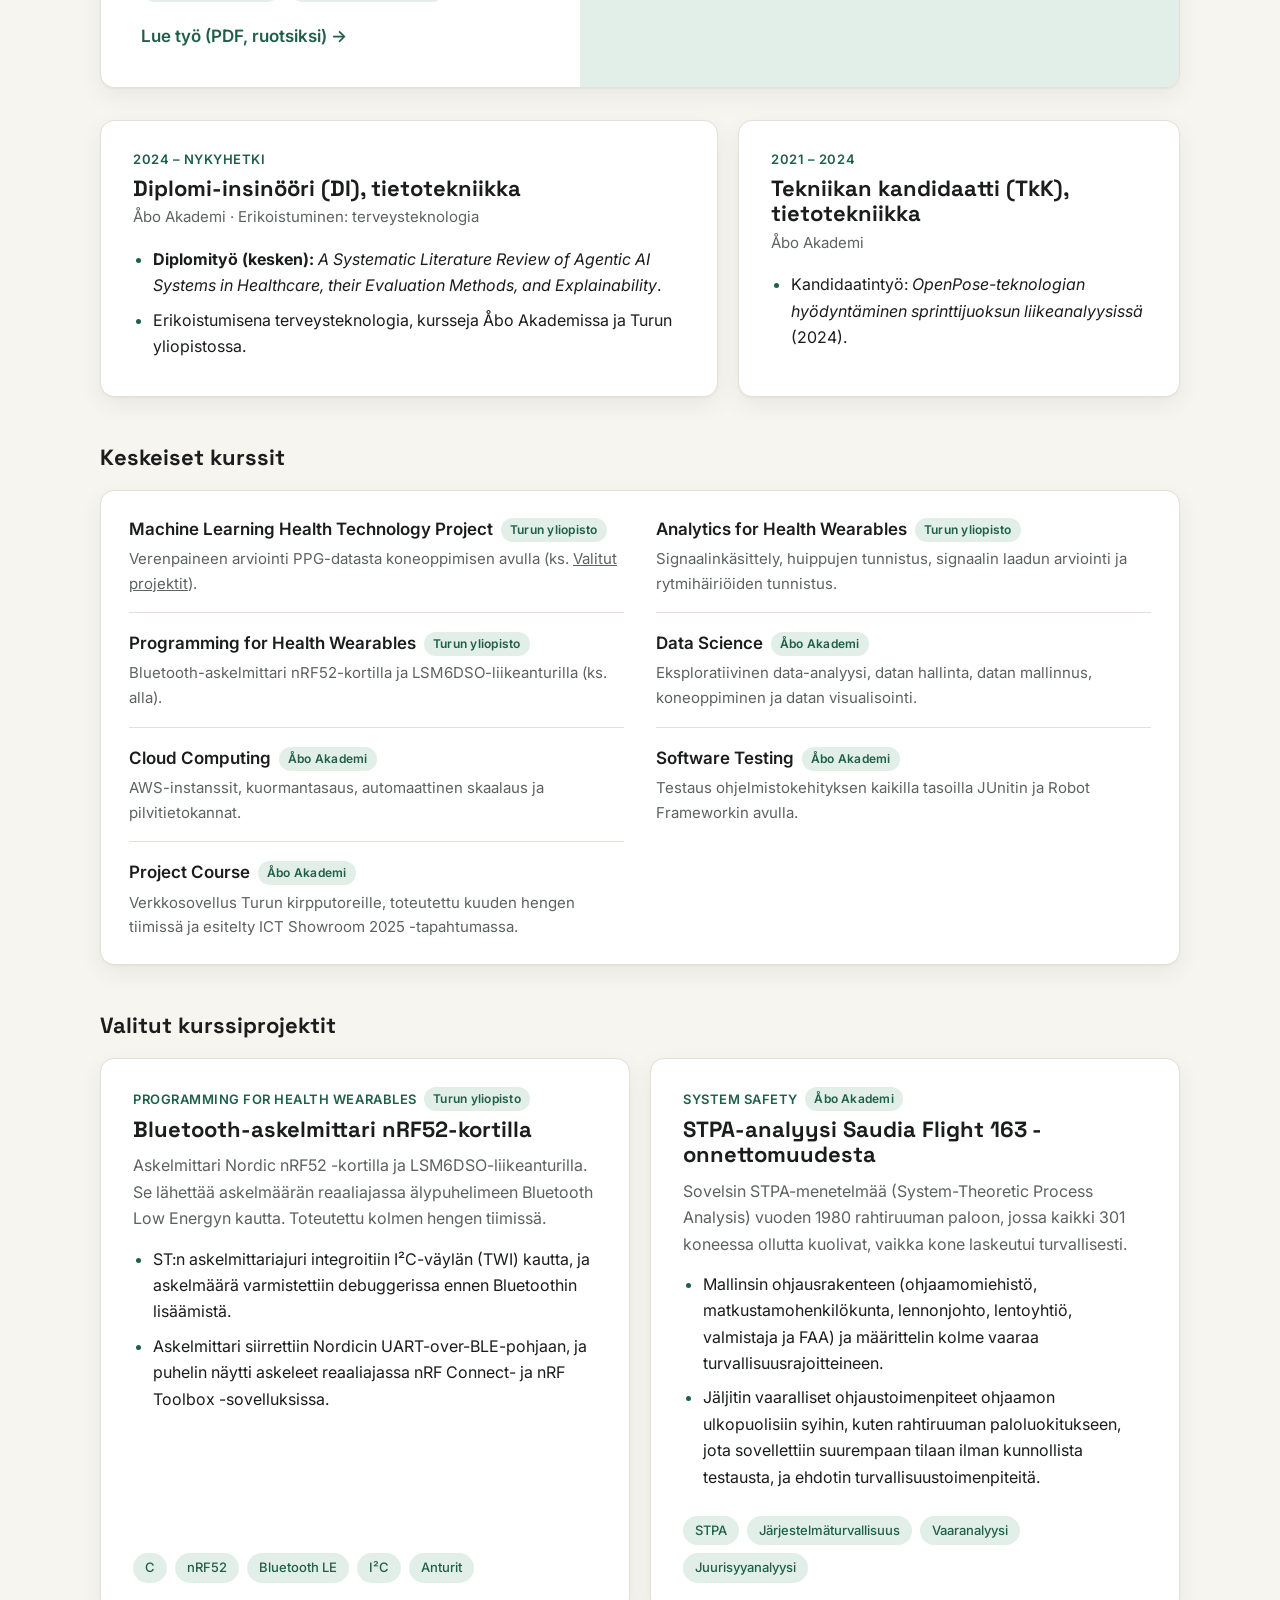
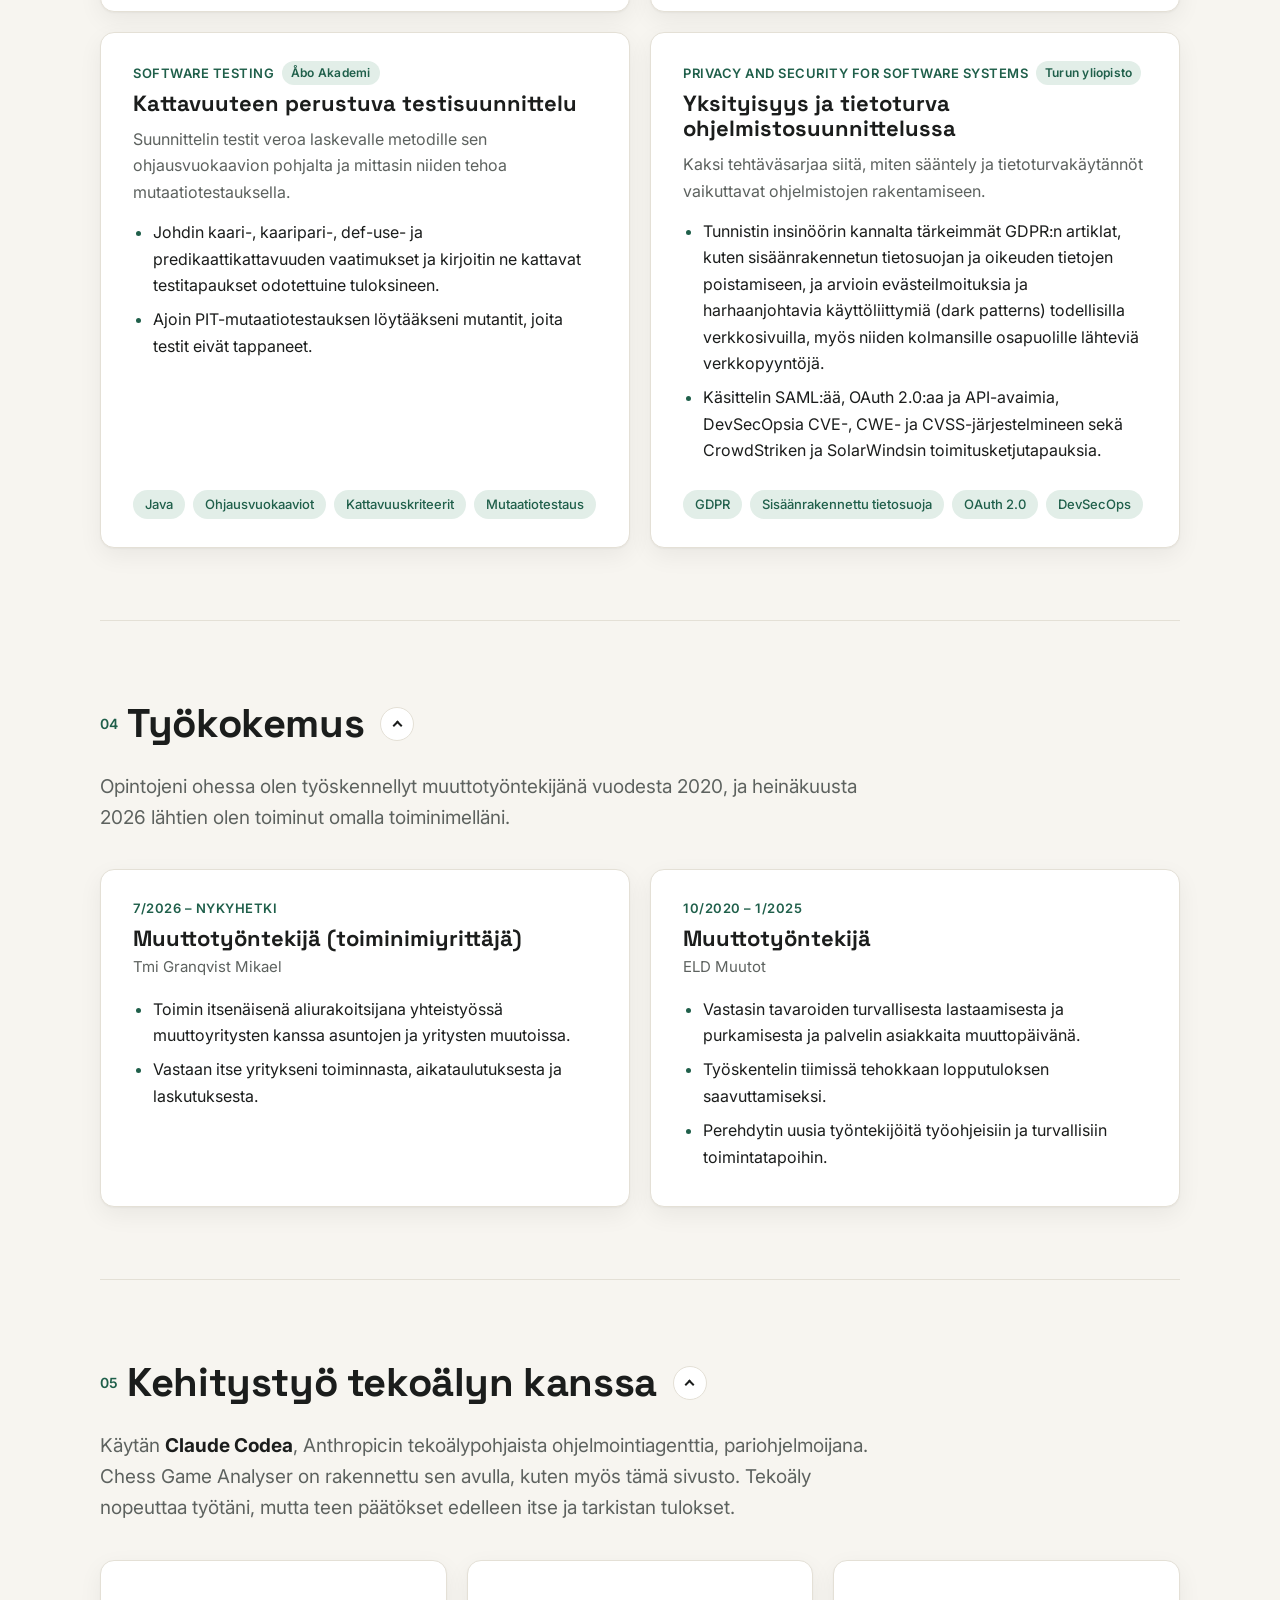
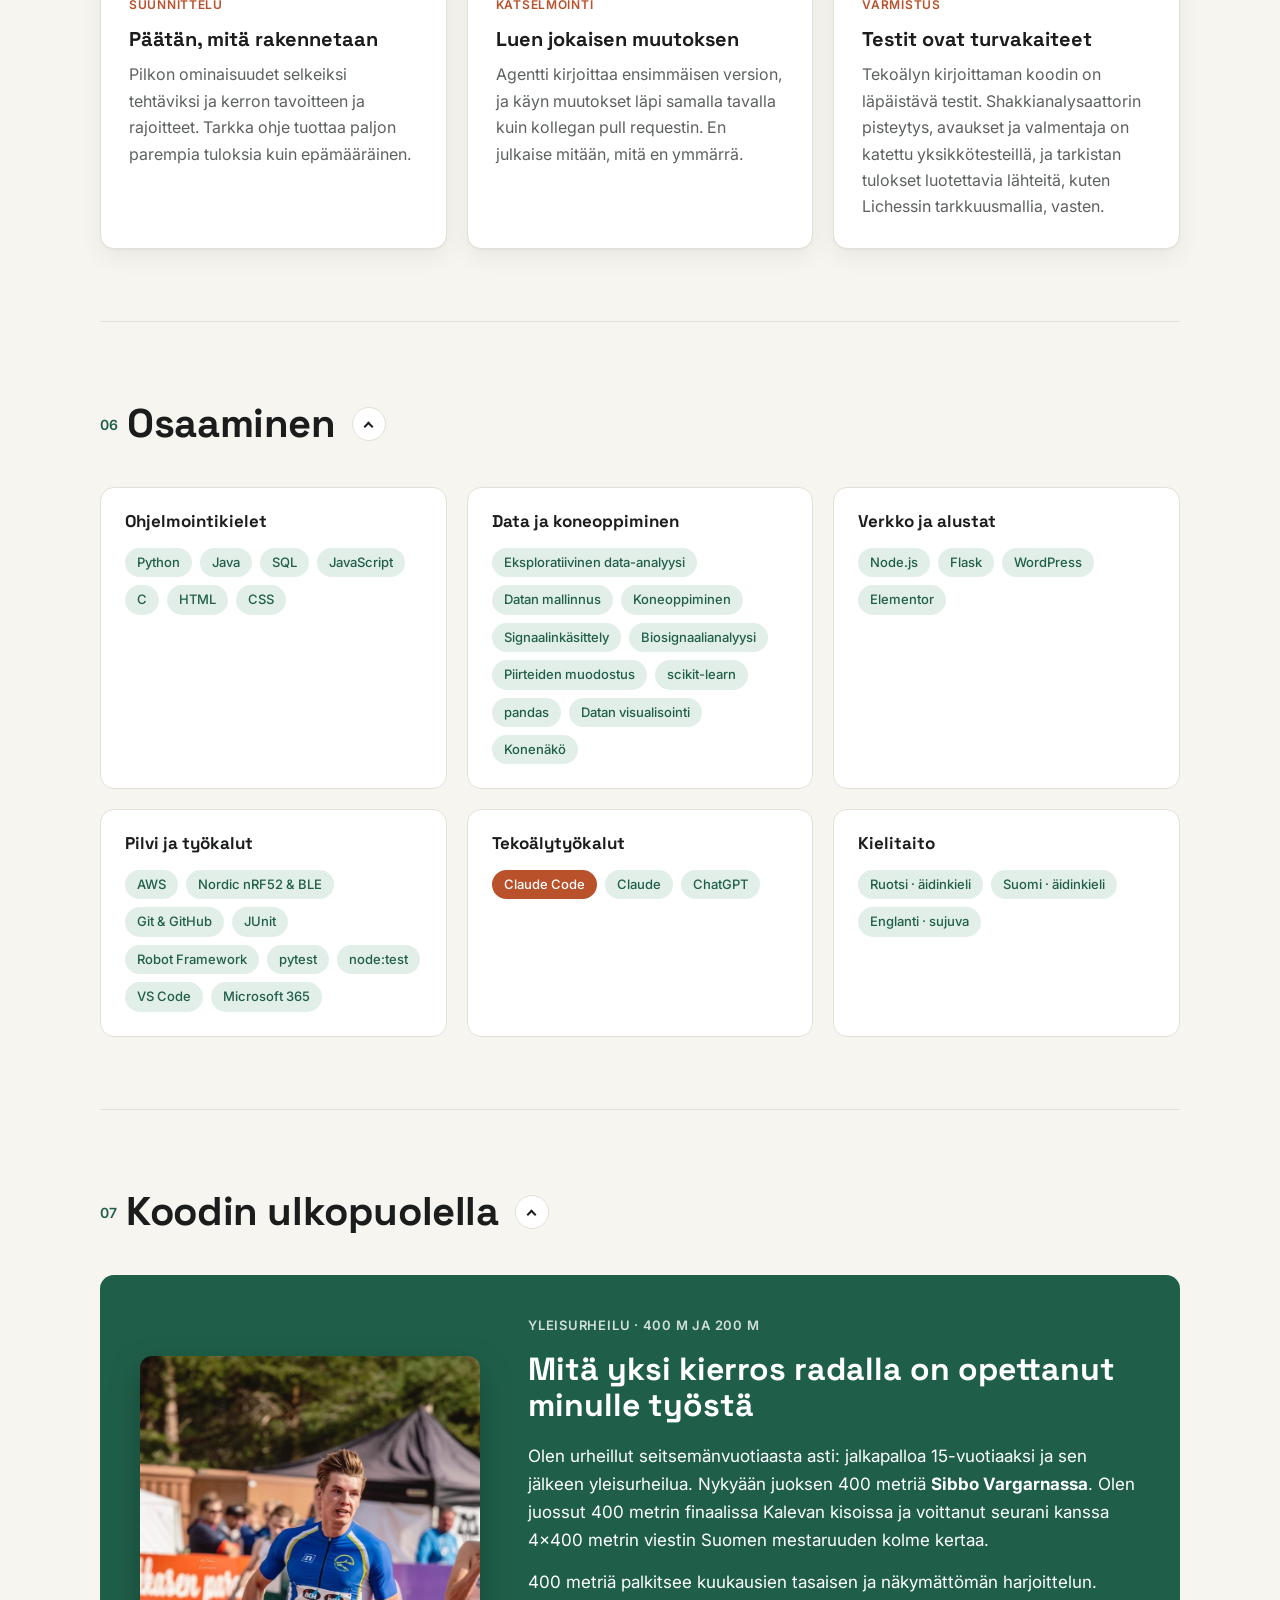
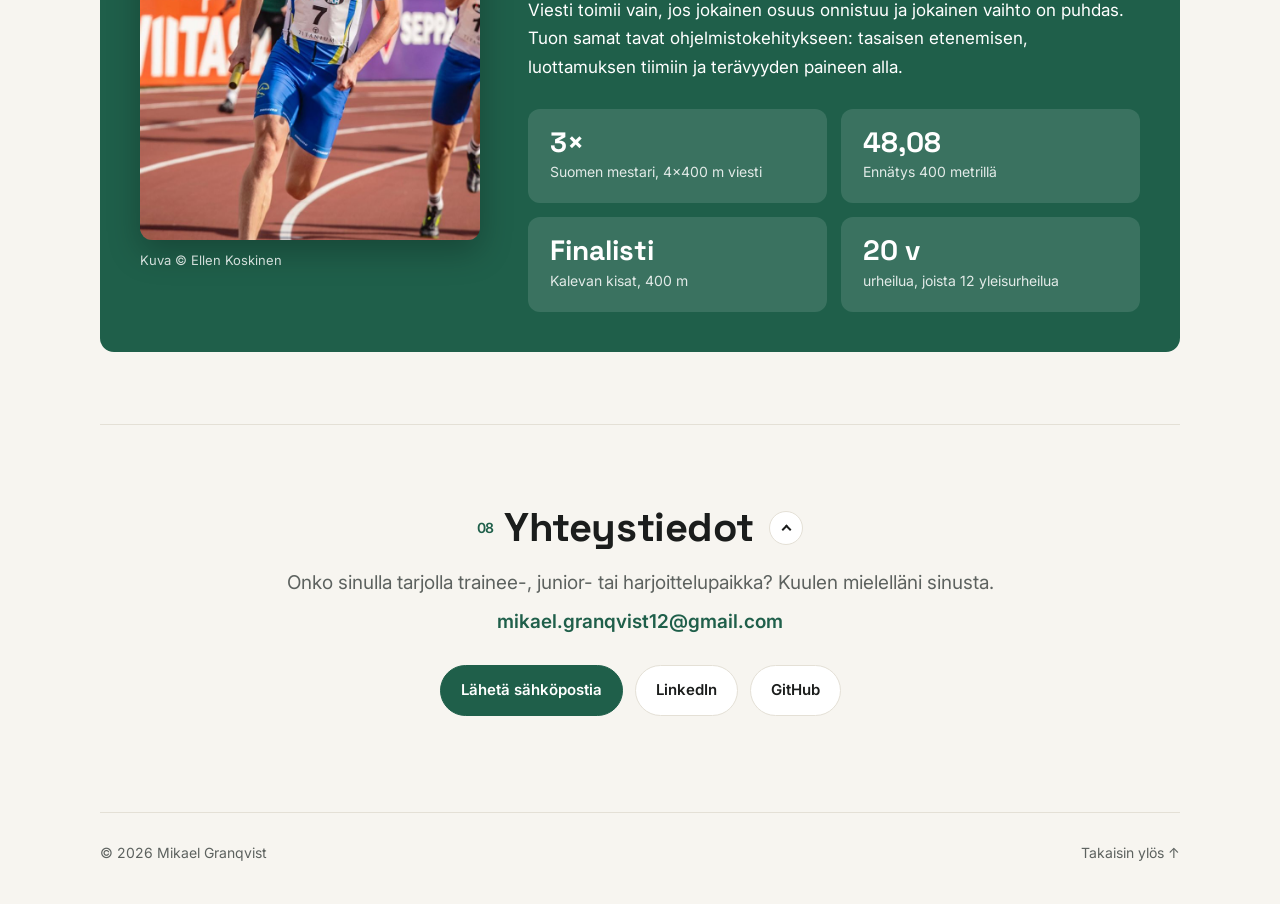
==== commit 750fcb32: "Make sections collapsible and reword the Experience intro Each numbered section heading becomes a to" ====
--- a/fi/index.html
+++ b/fi/index.html
@@ -13,7 +13,7 @@
   <link rel="alternate" hreflang="sv" href="https://mikugh.github.io/sv/">
   <link rel="alternate" hreflang="fi" href="https://mikugh.github.io/fi/">
   <link rel="alternate" hreflang="x-default" href="https://mikugh.github.io/">
-  <link rel="stylesheet" href="../style.css?v=3">
+  <link rel="stylesheet" href="../style.css?v=4">
   <script>
     // Apply the saved theme before first paint to avoid a flash
     try { const t = localStorage.getItem('theme'); if (t) document.documentElement.dataset.theme = t; } catch (e) {}
@@ -74,6 +74,12 @@
         <img src="../mikael.jpg" alt="Mikael Granqvistin muotokuva" width="800" height="839">
       </figure>
     </section>
+
+    <div class="wrap section-controls">
+      <button class="toggle-all" id="toggle-all" type="button" data-expand-label="Avaa kaikki" data-collapse-label="Sulje kaikki" hidden>
+        <span class="toggle-all-icon" aria-hidden="true"></span><span class="toggle-all-label">Sulje kaikki</span>
+      </button>
+    </div>
 
     <!-- ABOUT -->
     <section id="about" class="wrap section">
@@ -348,7 +354,7 @@
     <section id="experience" class="wrap section">
       <h2 class="section-title"><span>04</span> Työkokemus</h2>
       <p class="section-lead">
-        Opintojeni ohessa olen työskennellyt muuttoalalla vuodesta 2020, ja heinäkuusta 2026 lähtien olen toiminut omalla toiminimelläni.
+        Opintojeni ohessa olen työskennellyt muuttotyöntekijänä vuodesta 2020, ja heinäkuusta 2026 lähtien olen toiminut omalla toiminimelläni.
       </p>
       <div class="edu-grid exp-grid">
         <div class="edu-card">
@@ -484,6 +490,6 @@
     <a href="#top">Takaisin ylös ↑</a>
   </footer>
 
-  <script src="../script.js?v=3"></script>
+  <script src="../script.js?v=4"></script>
 </body>
 </html>
--- a/style.css
+++ b/style.css
@@ -209,7 +209,8 @@
 
 .tags li.tag-ai { background: var(--warm); color: var(--on-warm); }
 
-.section-lead { font-size: 19px; color: var(--muted); max-width: 64ch; margin: -16px 0 36px; }
+.section-lead { font-size: 19px; color: var(--muted); max-width: 64ch; margin: 0 0 36px; }
+.section:has(.section-lead) .section-title { margin-bottom: 24px; }
 .section-lead strong { color: var(--ink); }
 
 /* AI */
@@ -319,6 +320,44 @@
 .contact-email { display: inline-block; margin-top: 8px; color: var(--accent); font-weight: 600; text-decoration: none; word-break: break-all; }
 .contact-email:hover { text-decoration: underline; }
 
+/* Collapsible sections (the script wraps each section's content and adds the buttons) */
+.section-controls { display: flex; justify-content: flex-end; padding-bottom: 14px; }
+.toggle-all {
+  display: inline-flex; align-items: center; gap: 8px;
+  padding: 8px 14px; border: 1px solid var(--line); border-radius: 999px;
+  background: var(--surface); color: var(--ink); font: 600 14px "Inter", sans-serif; cursor: pointer;
+}
+.toggle-all[hidden] { display: none; }
+.toggle-all:hover { border-color: var(--accent); }
+.toggle-all-icon::before, .section-title .chevron::before {
+  content: ""; display: block; width: 7px; height: 7px;
+  border-right: 2px solid currentColor; border-bottom: 2px solid currentColor;
+  transform: translateY(2px) rotate(-135deg); transition: transform .3s ease;
+}
+.toggle-all[data-mode="expand"] .toggle-all-icon::before { transform: translateY(-2px) rotate(45deg); }
+
+.section { transition: padding .3s ease; }
+.section-title { transition: margin .3s ease; }
+.section-toggle {
+  display: inline-flex; align-items: center; padding: 0; margin: 0;
+  border: 0; background: none; color: inherit; cursor: pointer;
+  font: inherit; letter-spacing: inherit; line-height: inherit; text-align: left;
+}
+.section-toggle:focus-visible { outline: 2px solid var(--accent); outline-offset: 6px; border-radius: 8px; }
+.section-title .chevron {
+  display: inline-grid; place-items: center; flex: none;
+  width: 34px; height: 34px; margin: 0 0 0 16px; border-radius: 50%;
+  border: 1px solid var(--line); background: var(--surface); color: var(--ink);
+}
+.section-toggle:hover .chevron, .section.collapsed:hover .chevron { border-color: var(--accent); }
+.section.collapsed .section-title .chevron::before { transform: translateY(-2px) rotate(45deg); }
+.section-body { display: grid; grid-template-rows: 1fr; transition: grid-template-rows .3s ease; }
+.section-inner { min-height: 0; }
+.section.collapsed .section-inner, .section.animating .section-inner { overflow: hidden; }
+.section.collapsed .section-body { grid-template-rows: 0fr; }
+.section.collapsed { padding-top: 28px; padding-bottom: 28px; cursor: pointer; }
+.section.collapsed .section-title { margin-bottom: 0; }
+
 /* Footer */
 .footer {
   display: flex; justify-content: space-between; gap: 16px;
@@ -335,6 +374,7 @@
 @media (prefers-reduced-motion: reduce) {
   html { scroll-behavior: auto; }
   .reveal { opacity: 1; transform: none; transition: none; }
+  .section, .section-title, .section-body, .toggle-all-icon::before, .section-title .chevron::before { transition: none; }
 }
 
 /* Responsive */
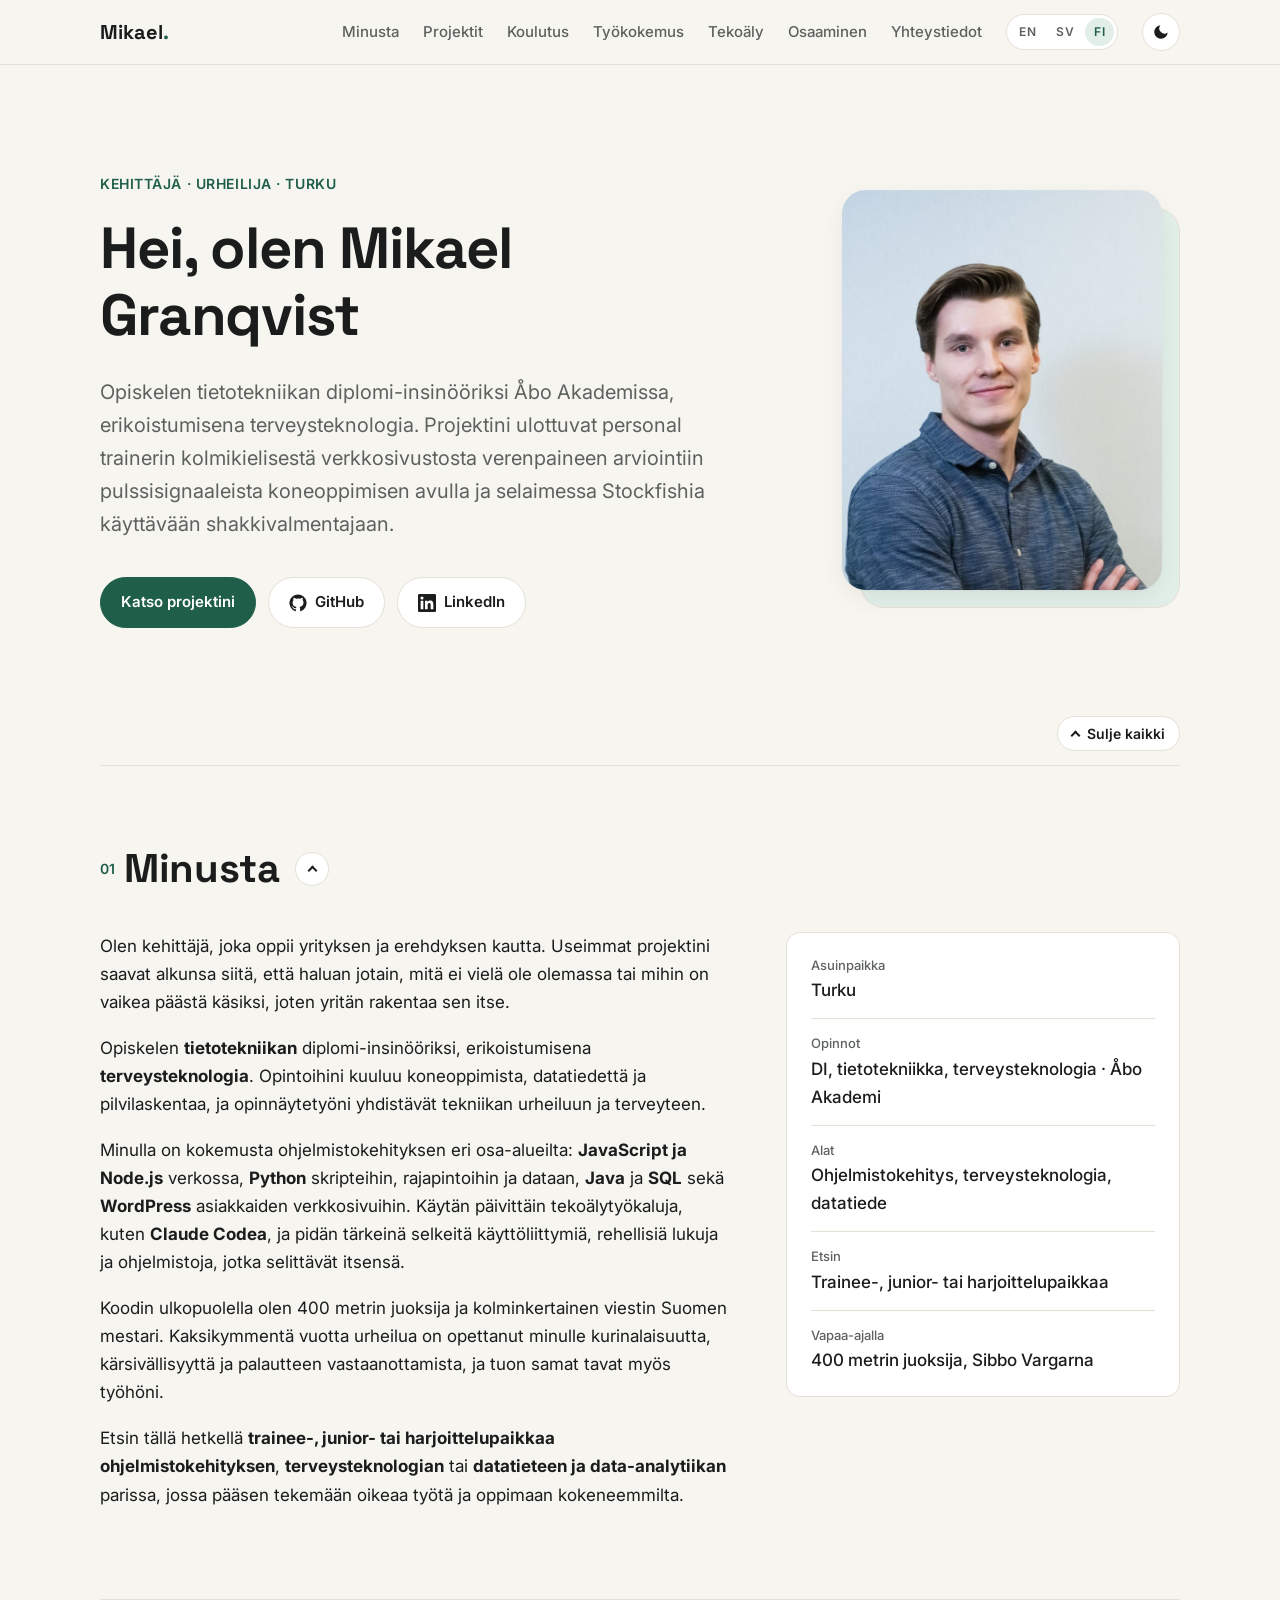
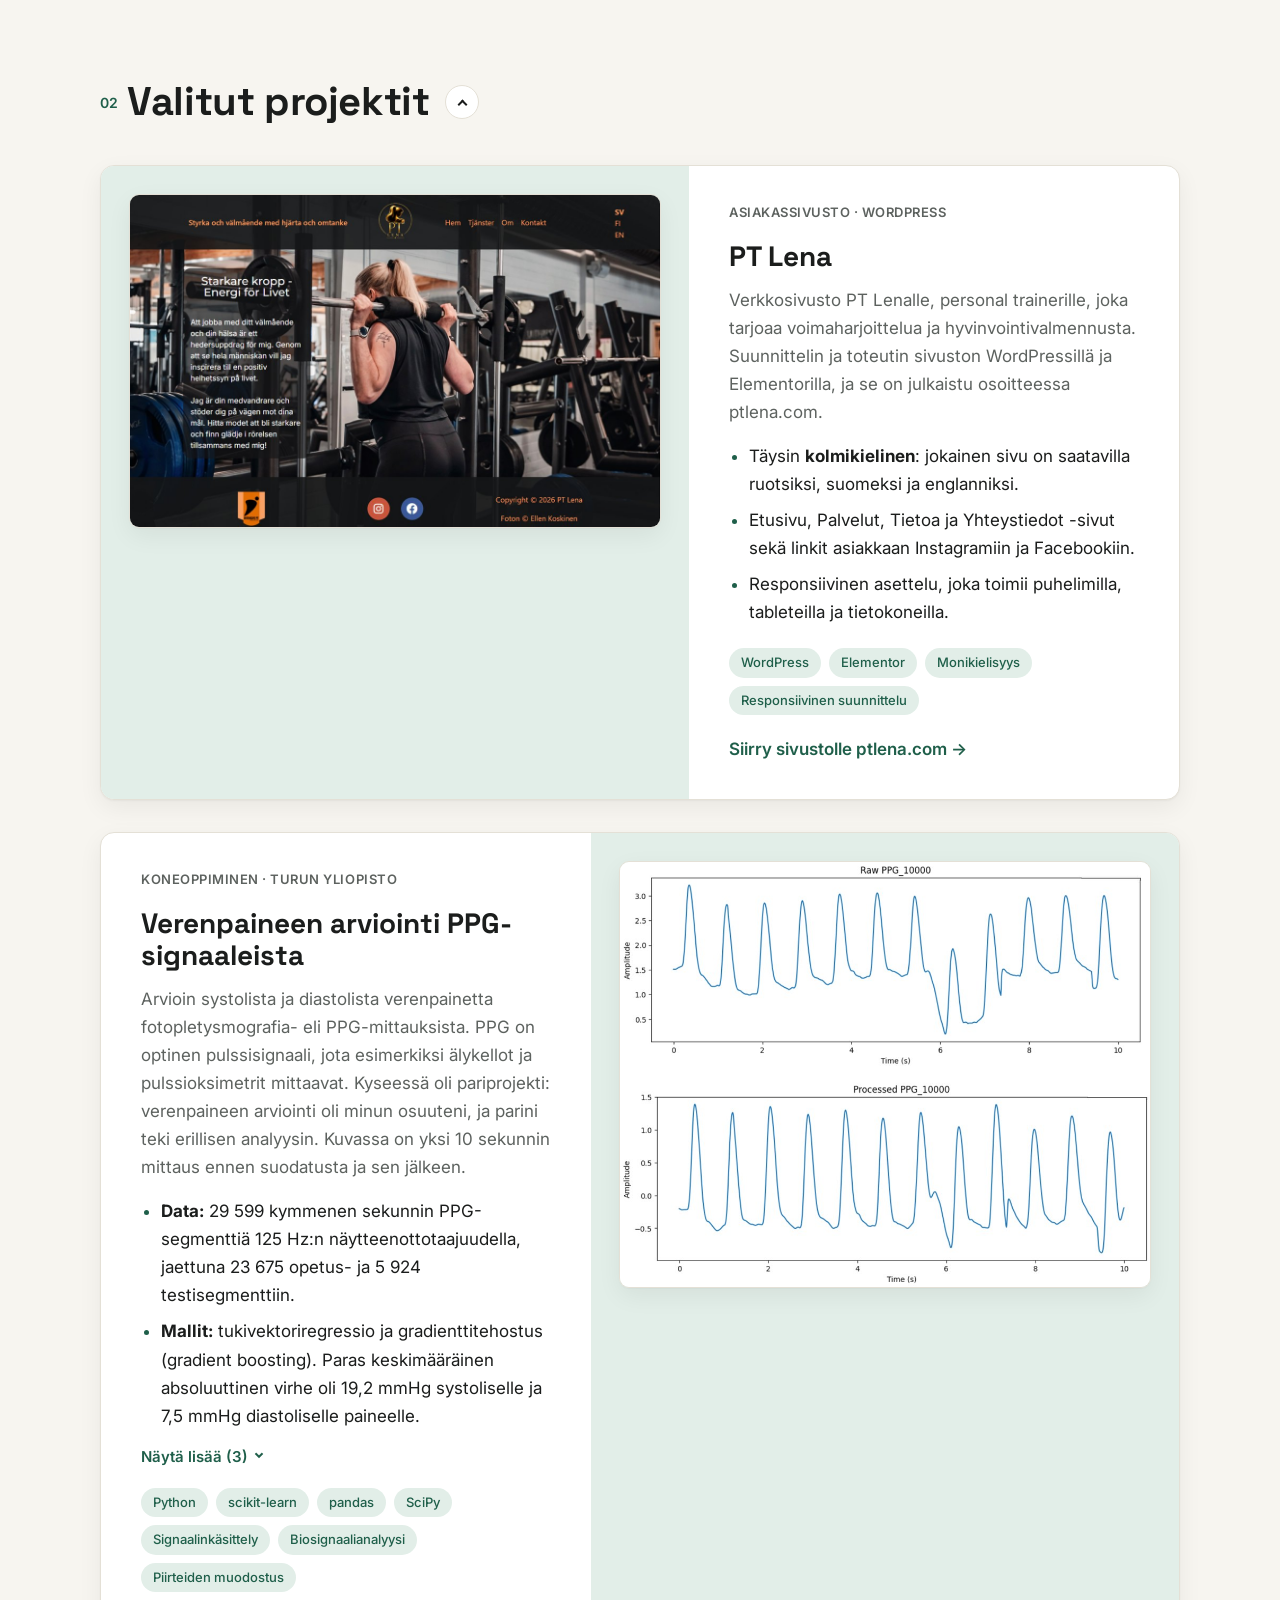
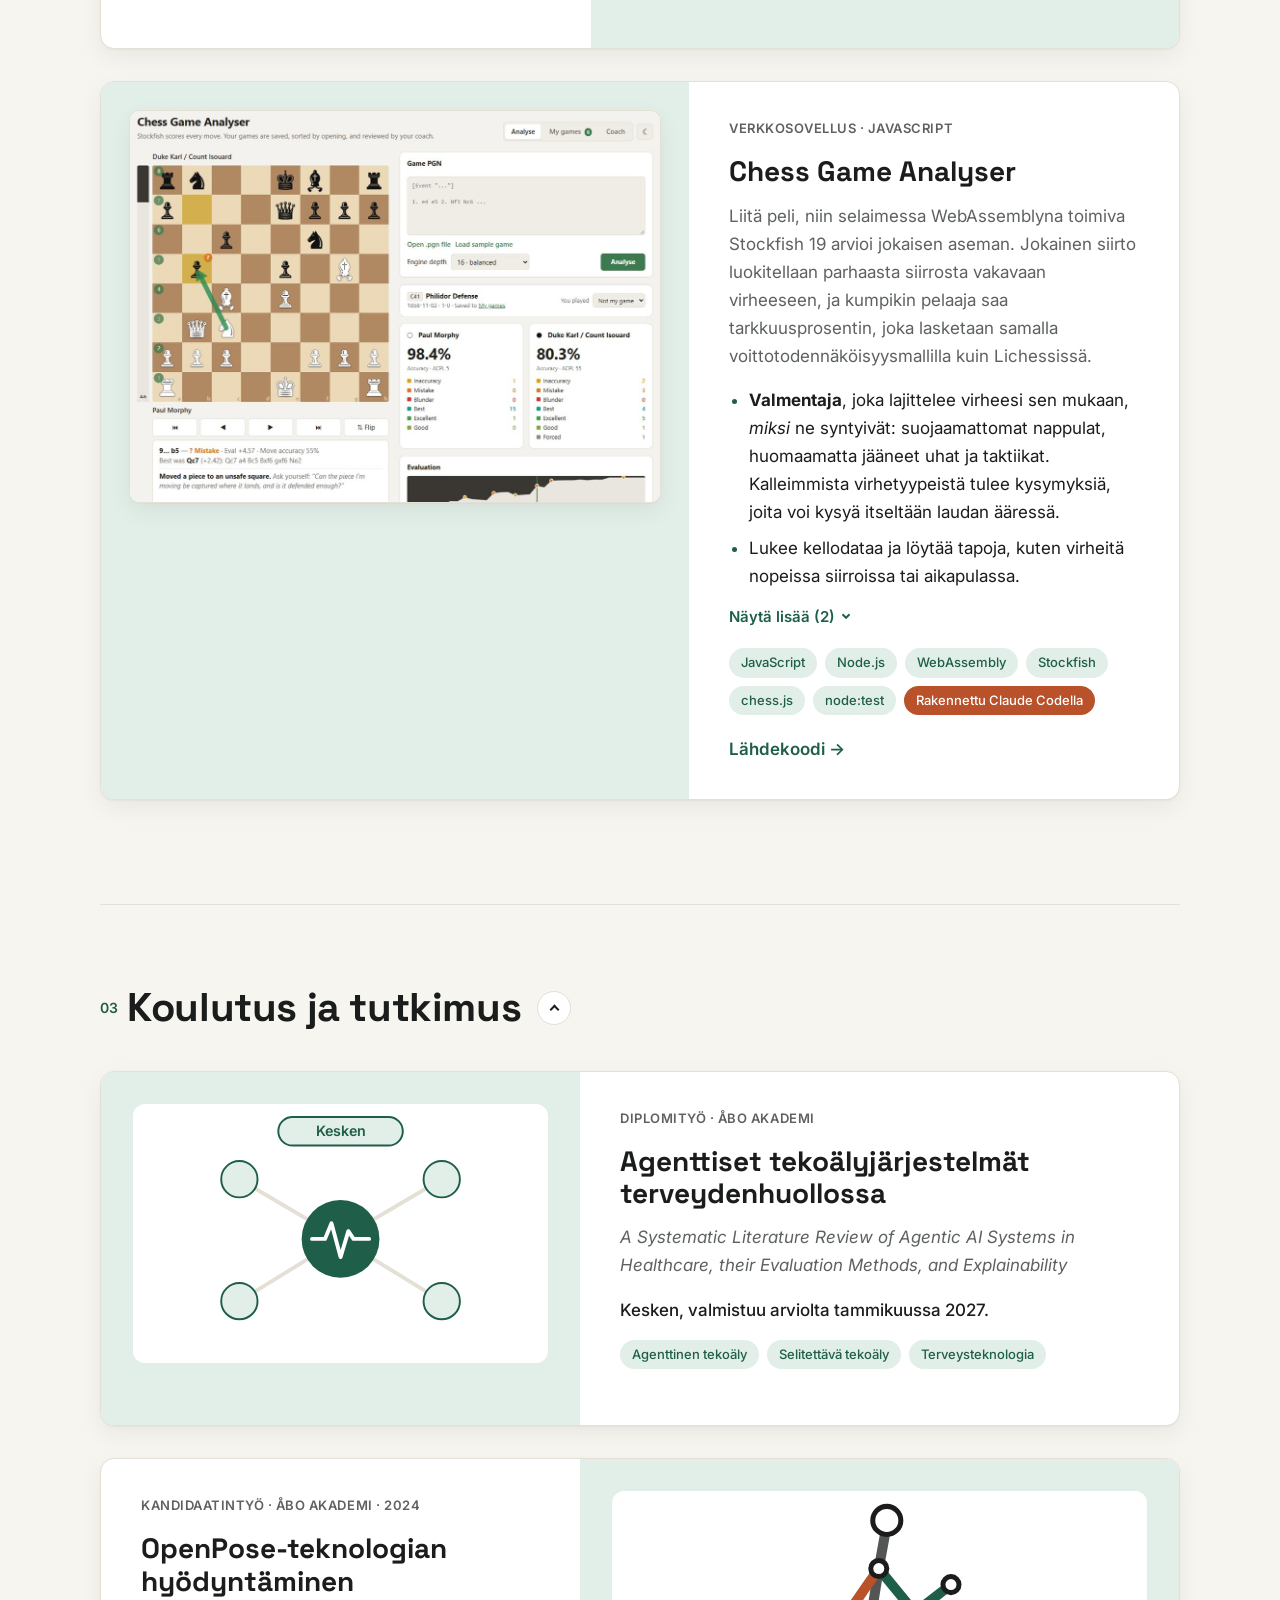
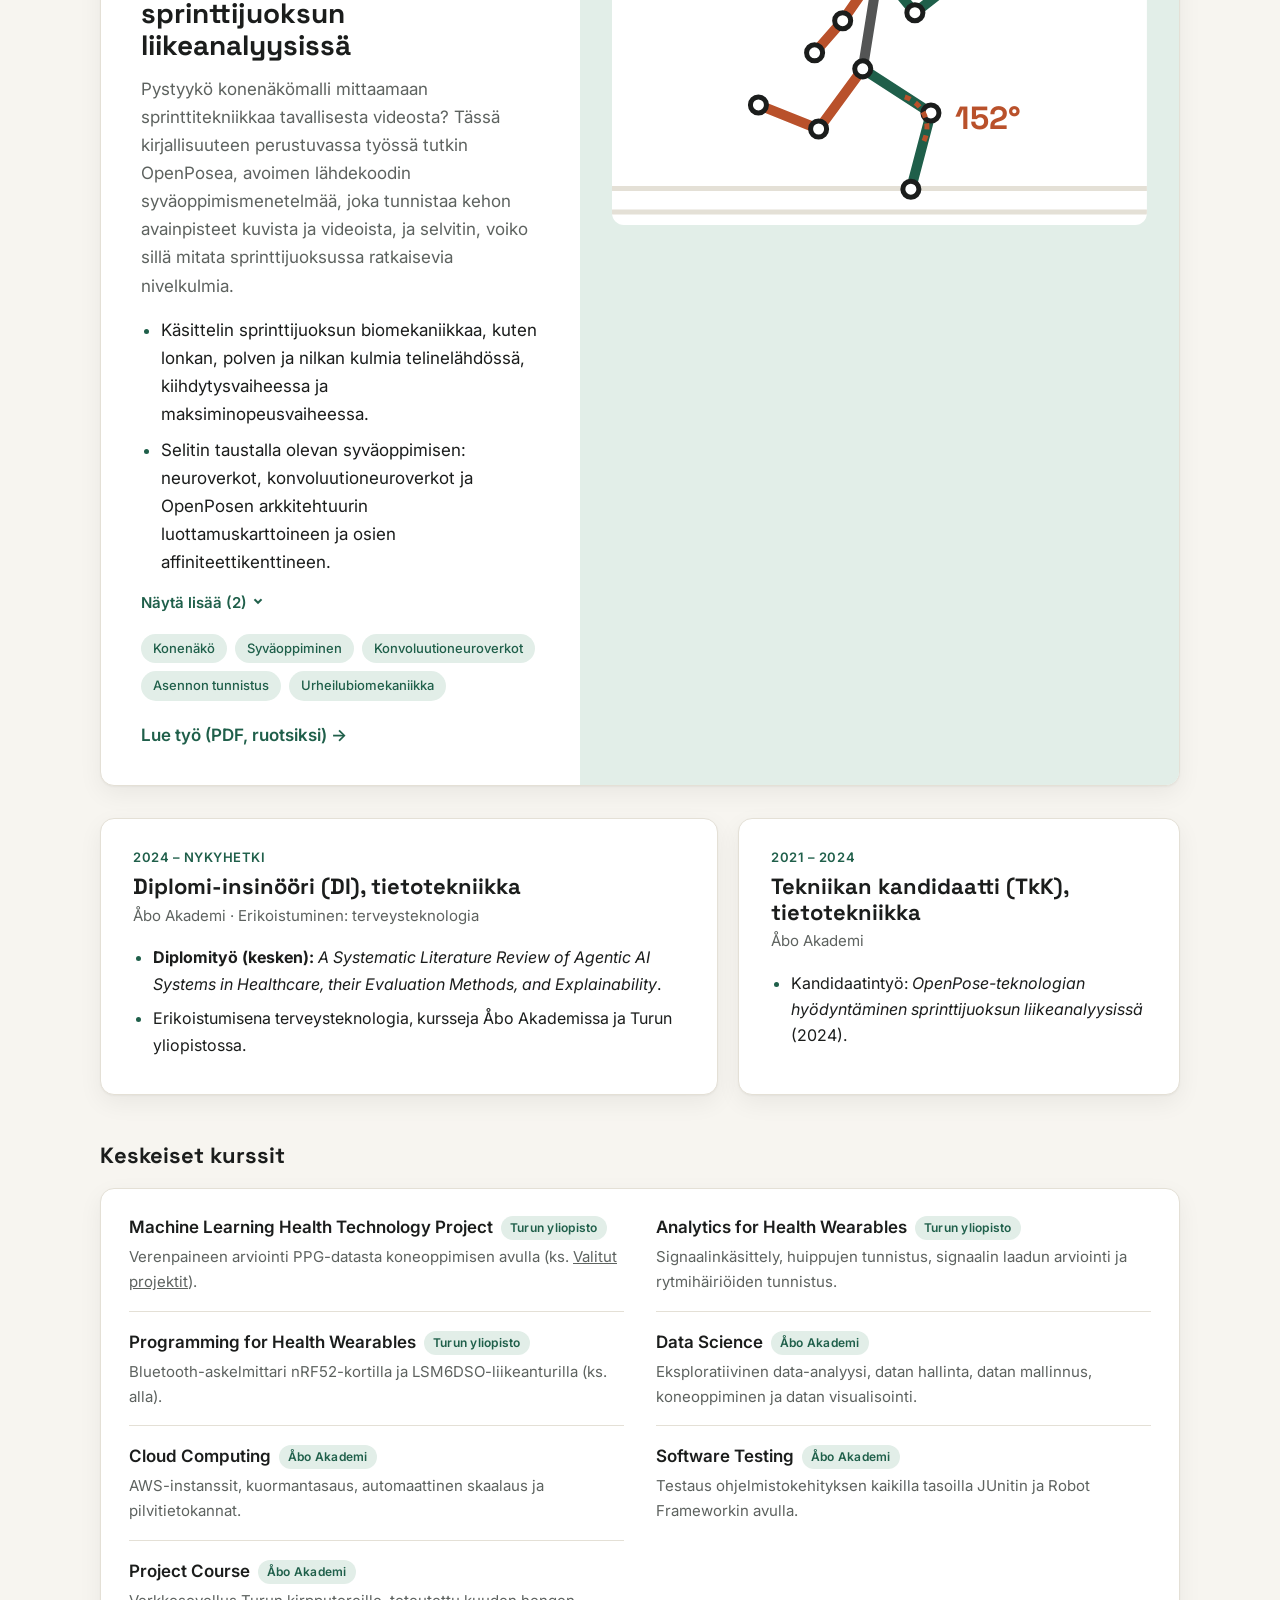
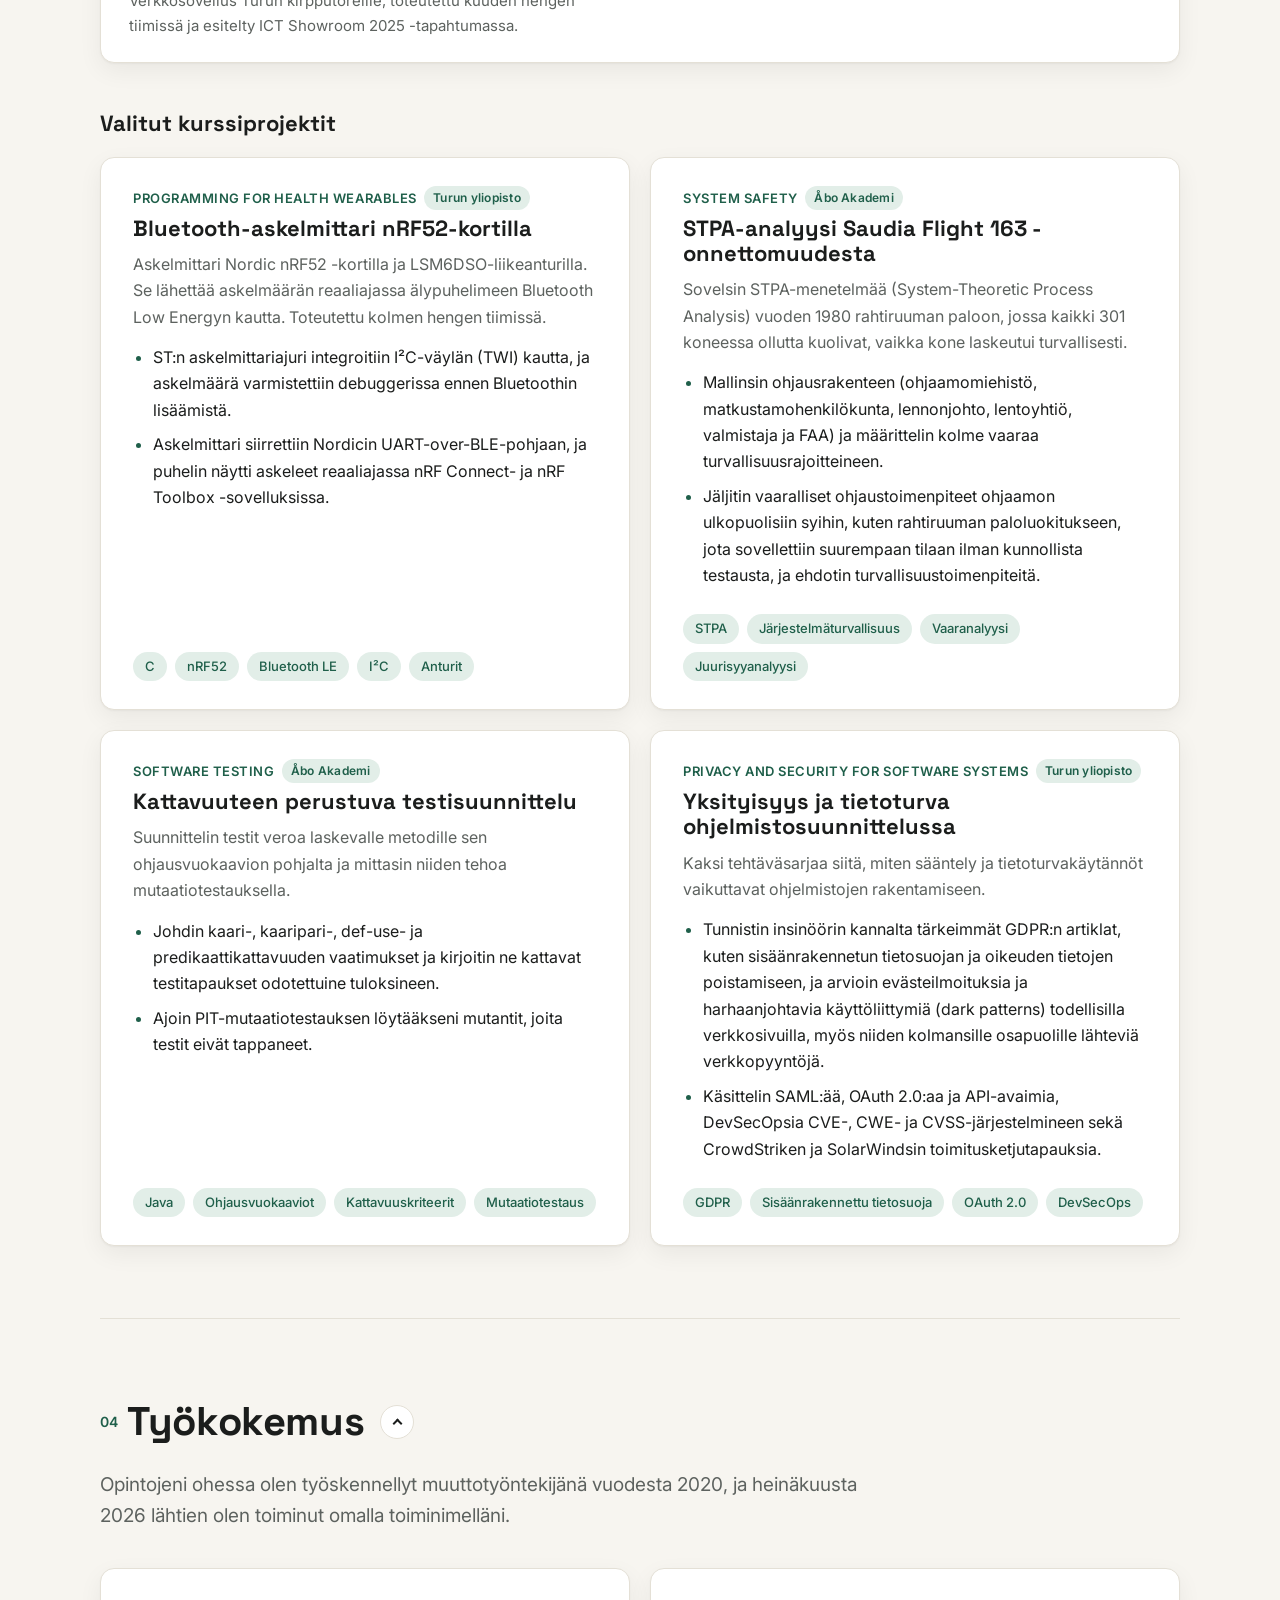
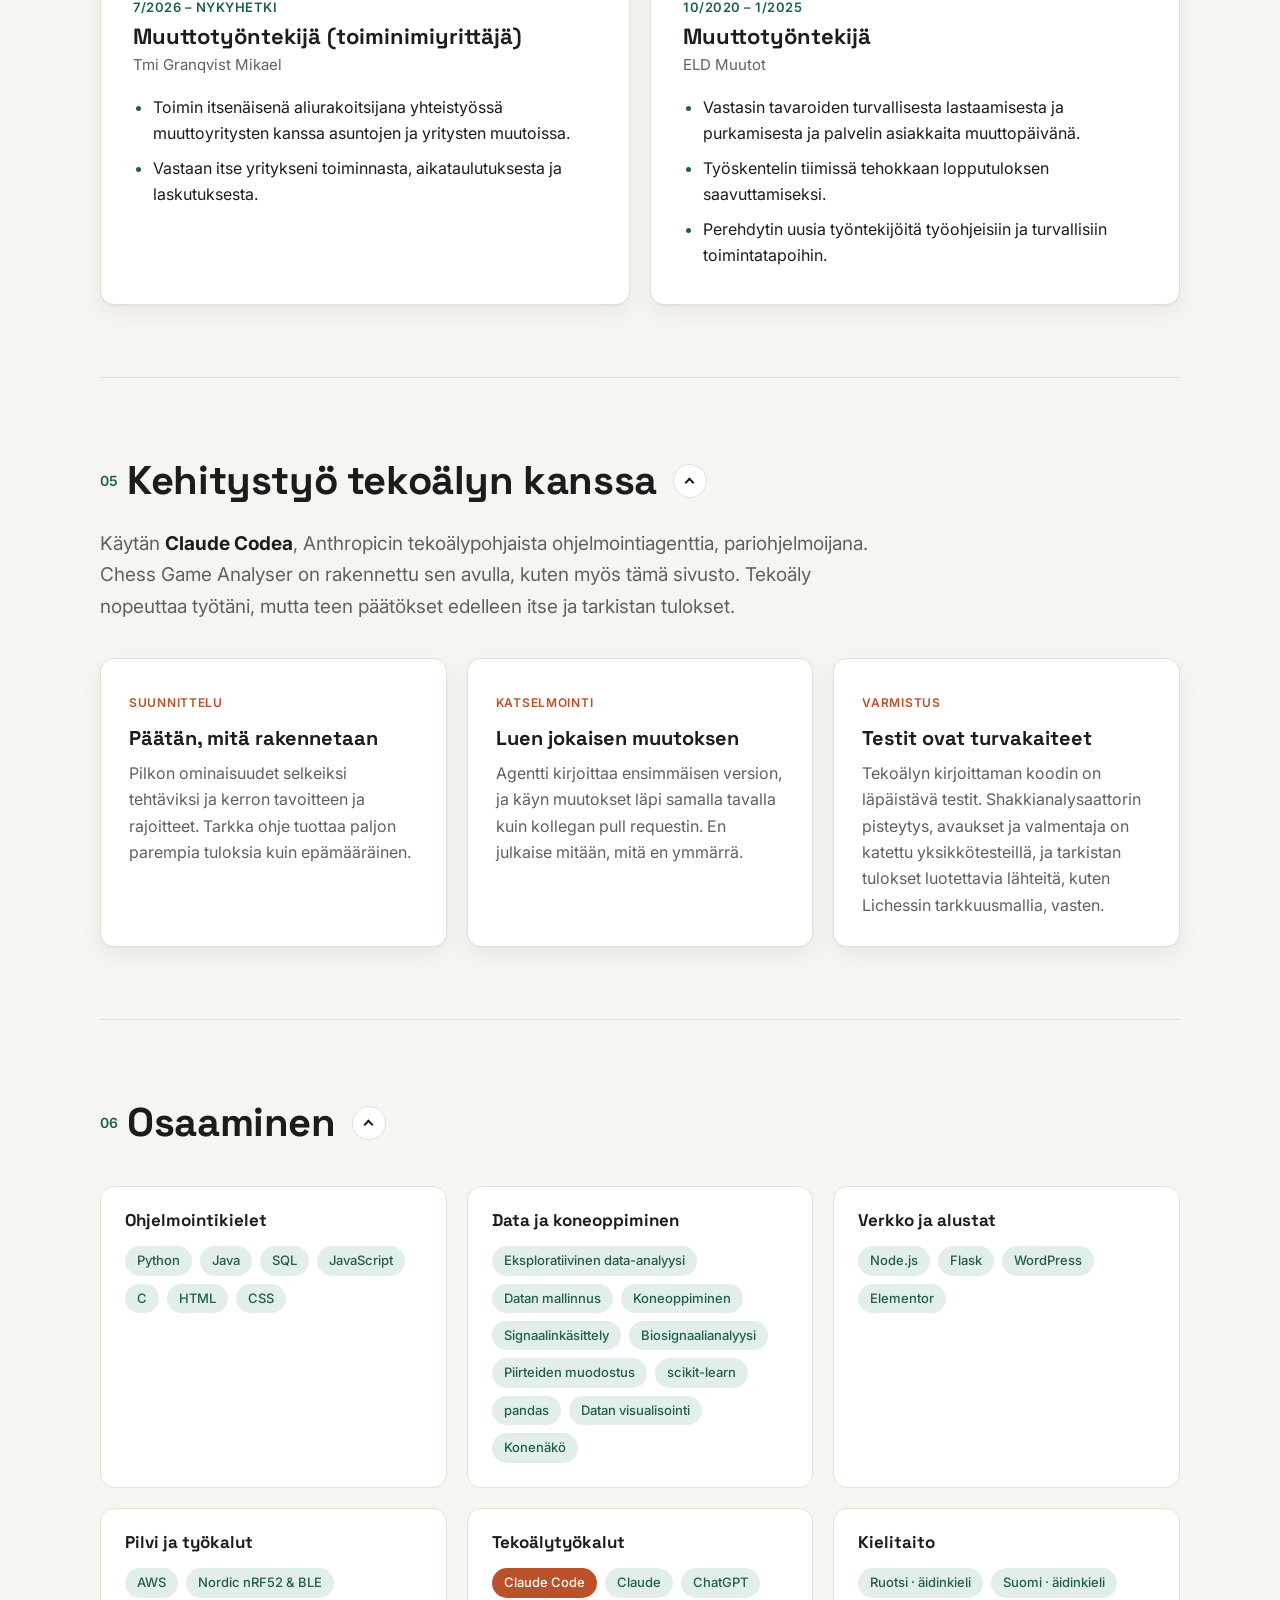
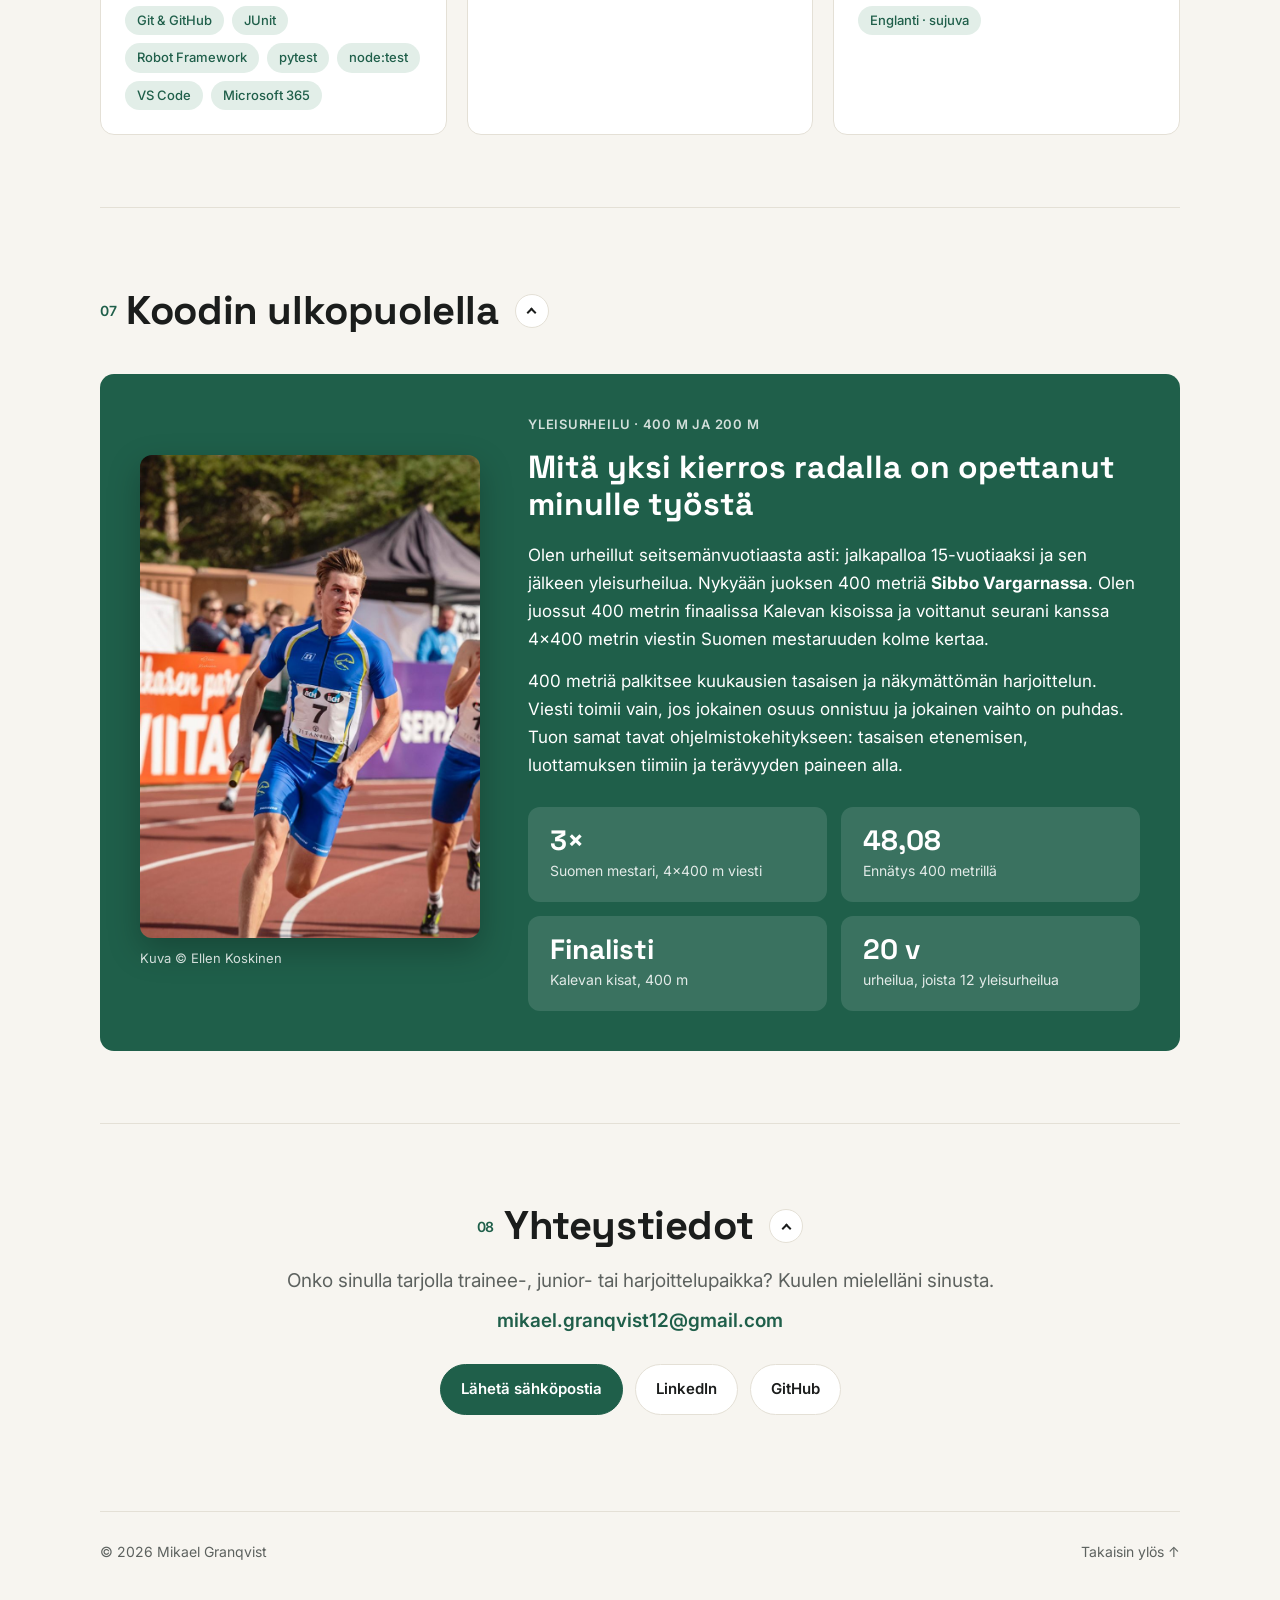
==== commit d1f32a55: "Tidy up the project cards - Keep each card's picture at the top and in view while reading a long car" ====
--- a/fi/index.html
+++ b/fi/index.html
@@ -13,7 +13,7 @@
   <link rel="alternate" hreflang="sv" href="https://mikugh.github.io/sv/">
   <link rel="alternate" hreflang="fi" href="https://mikugh.github.io/fi/">
   <link rel="alternate" hreflang="x-default" href="https://mikugh.github.io/">
-  <link rel="stylesheet" href="../style.css?v=4">
+  <link rel="stylesheet" href="../style.css?v=5">
   <script>
     // Apply the saved theme before first paint to avoid a flash
     try { const t = localStorage.getItem('theme'); if (t) document.documentElement.dataset.theme = t; } catch (e) {}
@@ -47,7 +47,7 @@
     </div>
   </header>
 
-  <main id="top">
+  <main id="top" data-more-label="Näytä lisää" data-less-label="Näytä vähemmän">
     <!-- HERO -->
     <section class="hero wrap">
       <div class="hero-text">
@@ -151,7 +151,7 @@
 
       <article class="project reverse">
         <div class="project-art project-shot">
-          <img src="../ppg-raw-vs-processed.jpg" alt="10 sekunnin PPG-mittaus ennen suodatusta ja sen jälkeen" width="1000" height="801" loading="lazy">
+          <img src="../ppg-raw-vs-processed.jpg" class="chart-img" alt="10 sekunnin PPG-mittaus ennen suodatusta ja sen jälkeen" width="1000" height="801" loading="lazy">
         </div>
         <div class="project-body">
           <p class="project-kicker">Koneoppiminen · Turun yliopisto</p>
@@ -163,9 +163,9 @@
           </p>
           <ul class="highlights">
             <li><strong>Data:</strong> 29&nbsp;599 kymmenen sekunnin PPG-segmenttiä 125&nbsp;Hz:n näytteenottotaajuudella, jaettuna 23&nbsp;675 opetus- ja 5&nbsp;924 testisegmenttiin.</li>
+            <li><strong>Mallit:</strong> tukivektoriregressio ja gradienttitehostus (gradient boosting). Paras keskimääräinen absoluuttinen virhe oli 19,2&nbsp;mmHg systoliselle ja 7,5&nbsp;mmHg diastoliselle paineelle.</li>
             <li><strong>Esikäsittely</strong> Pythonilla: Butterworth-kaistanpäästösuodatin, aallokepohjainen kohinanpoisto ja Gaussin tasoitus.</li>
             <li><strong>23 piirrettä</strong> segmenttiä kohden: pulssin muoto (systolinen ja diastolinen amplitudi, augmentaatioindeksi, nousu- ja laskuaika, dikroottinen lovi), tilastolliset tunnusluvut (vinous, huipukkuus, entropia), taajuuspiirteet ja signaalin derivaatat.</li>
-            <li><strong>Mallit:</strong> tukivektoriregressio ja gradienttitehostus (gradient boosting). Paras keskimääräinen absoluuttinen virhe oli 19,2&nbsp;mmHg systoliselle ja 7,5&nbsp;mmHg diastoliselle paineelle.</li>
             <li><strong>Rehellinen arviointi:</strong> ennusteet pysyivät lähellä keskiarvoa, ja konkordanssi-indeksi oli noin 0,5, joten mallit eivät olleet oppineet mittausten välistä vaihtelua. Jäljitin todennäköiset syyt piirteisiin, mallien monimutkaisuuteen ja signaalin laatuun, ja kokeilin muita piirrejoukkoja, malleja ja esikäsittelyjä.</li>
           </ul>
           <ul class="tags"><li>Python</li><li>scikit-learn</li><li>pandas</li><li>SciPy</li><li>Signaalinkäsittely</li><li>Biosignaalianalyysi</li><li>Piirteiden muodostus</li></ul>
@@ -490,6 +490,6 @@
     <a href="#top">Takaisin ylös ↑</a>
   </footer>
 
-  <script src="../script.js?v=4"></script>
+  <script src="../script.js?v=5"></script>
 </body>
 </html>
--- a/style.css
+++ b/style.css
@@ -174,10 +174,13 @@
 .project {
   display: grid; grid-template-columns: 1fr 1.25fr; gap: 0;
   background: var(--surface); border: 1px solid var(--line); border-radius: var(--radius);
-  overflow: hidden; margin-bottom: 32px; box-shadow: var(--shadow);
+  /* clip, unlike hidden, keeps the sticky image below working */
+  overflow: hidden; overflow: clip; margin-bottom: 32px; box-shadow: var(--shadow);
 }
 .project.reverse .project-art { order: 2; }
-.project-art { background: var(--accent-soft); display: grid; place-items: center; padding: 32px; }
+.project-art { background: var(--accent-soft); display: grid; place-items: start center; padding: 32px; }
+/* The picture stays in view while you read a long card */
+.project-art > * { position: sticky; top: 96px; }
 .project-art svg { width: 100%; height: auto; border-radius: 12px; }
 .project-body { padding: 36px 40px; }
 .project-kicker { margin: 0 0 6px; font-size: 13px; font-weight: 600; letter-spacing: .04em; text-transform: uppercase; color: var(--muted); }
@@ -186,6 +189,22 @@
 .highlights { margin: 0 0 22px; padding-left: 20px; }
 .highlights li { margin-bottom: 8px; }
 .highlights li::marker { color: var(--accent); }
+/* Long highlight lists show their first points; the script adds the "Show more" button */
+.highlights.clamped > li:nth-child(n+3) { display: none; }
+.highlights.has-more { margin-bottom: 12px; }
+.more-toggle {
+  display: inline-flex; align-items: center; gap: 8px; margin: 0 0 22px; padding: 0;
+  border: 0; background: none; color: var(--accent); font: 600 15px "Inter", sans-serif; cursor: pointer;
+}
+.more-toggle:hover { text-decoration: underline; }
+.more-toggle:focus-visible { outline: 2px solid var(--accent); outline-offset: 4px; border-radius: 4px; }
+.more-toggle::after {
+  content: ""; width: 6px; height: 6px;
+  border-right: 2px solid currentColor; border-bottom: 2px solid currentColor;
+  transform: translateY(-2px) rotate(45deg); transition: transform .2s;
+}
+.more-toggle[aria-expanded="true"]::after { transform: translateY(1px) rotate(-135deg); }
+
 .links a { font-weight: 600; color: var(--accent); text-decoration: none; }
 .links a:hover { text-decoration: underline; }
 
@@ -206,6 +225,12 @@
   transition: transform .2s;
 }
 .project-shot a:hover img { transform: scale(1.015); }
+
+/* Charts exported with a white background are inverted in dark mode; the hue turn keeps the line blue */
+:root[data-theme="dark"] .chart-img { filter: invert(.9) hue-rotate(180deg); }
+@media (prefers-color-scheme: dark) {
+  :root:not([data-theme="light"]) .chart-img { filter: invert(.9) hue-rotate(180deg); }
+}
 
 .tags li.tag-ai { background: var(--warm); color: var(--on-warm); }
 
@@ -398,7 +423,8 @@
   .course-list li:nth-last-child(2):nth-child(odd), .course-list li:nth-last-child(2):nth-child(even) { border-bottom: 1px solid var(--line); }
   .project, .project.reverse, .project:has(.project-shot), .project.reverse:has(.project-shot) { grid-template-columns: 1fr; }
   .project.reverse .project-art { order: 0; }
-  .project-art { padding: 24px; }
+  .project-art { padding: 24px; place-items: center; }
+  .project-art > * { position: static; }
   .project-art svg { max-width: 420px; }
   .ai-grid { grid-template-columns: 1fr; }
   .athlete { grid-template-columns: 1fr; padding: 28px 22px; gap: 28px; }
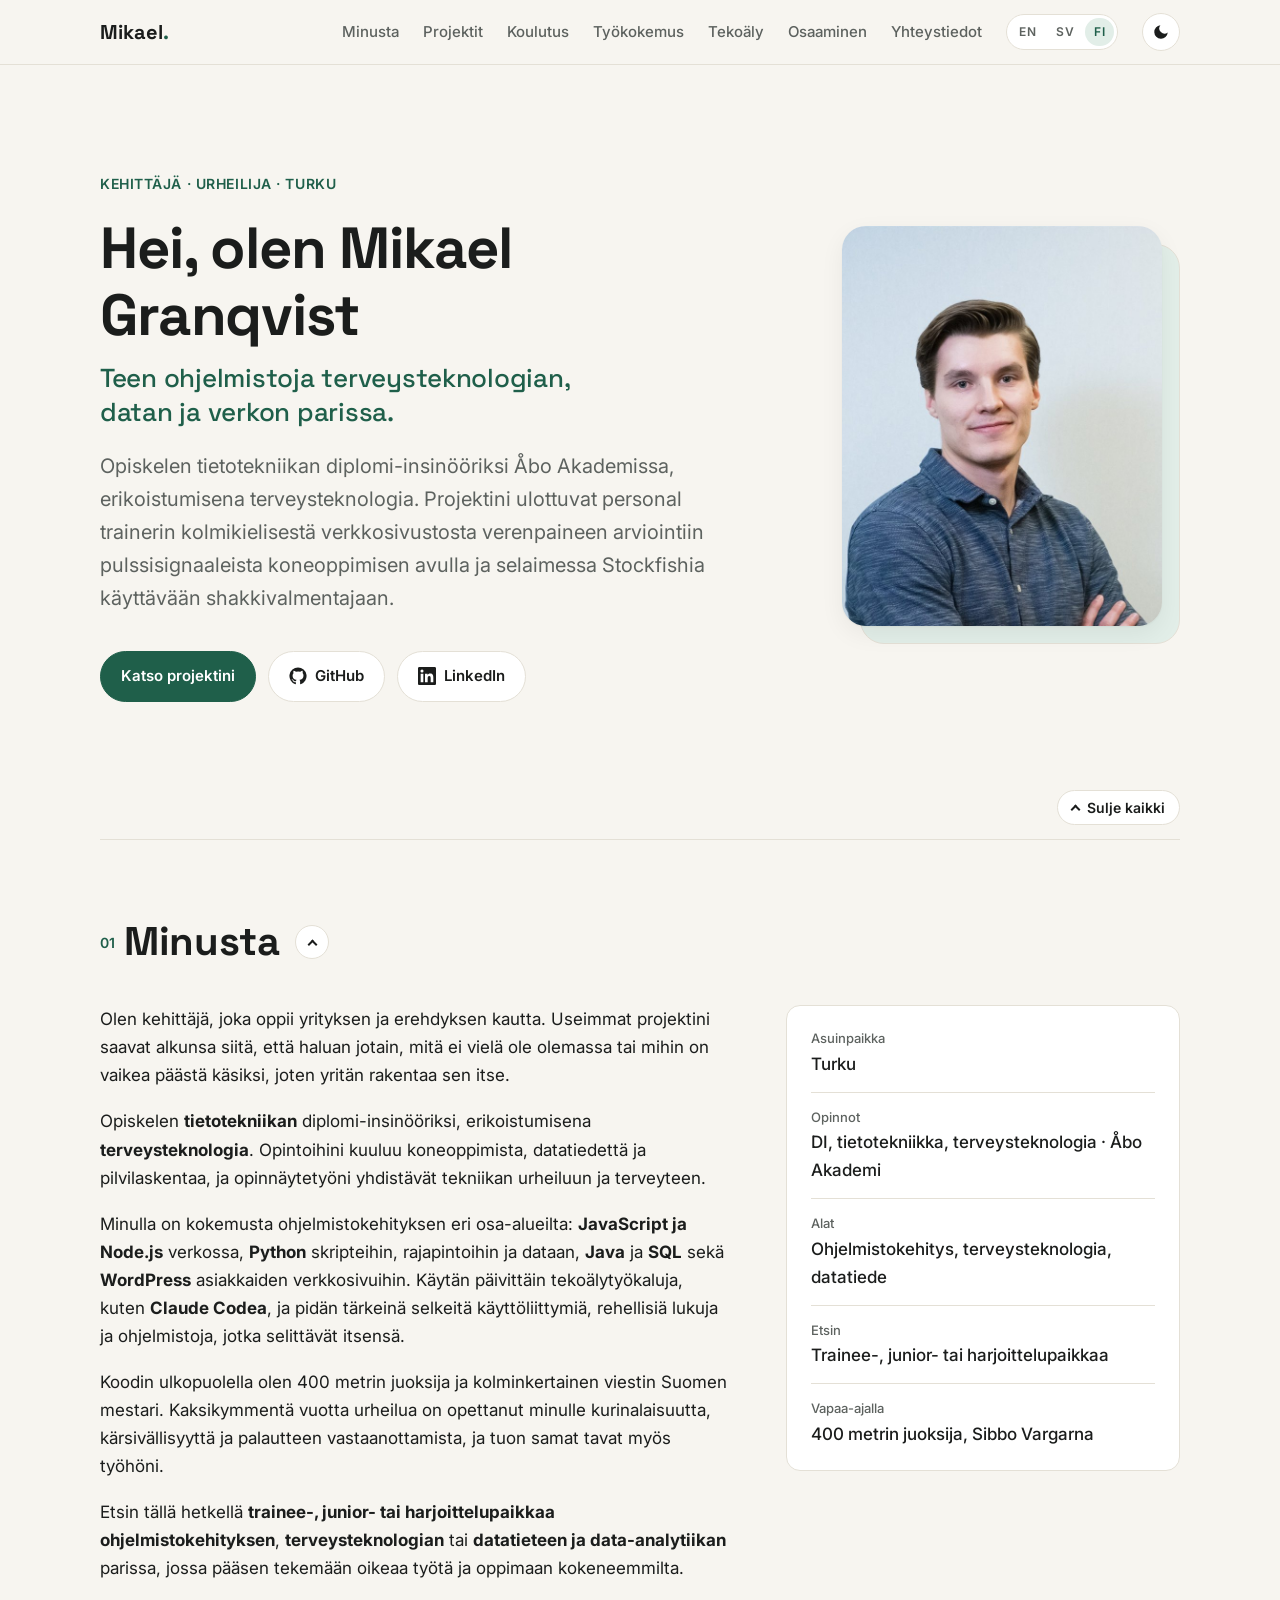
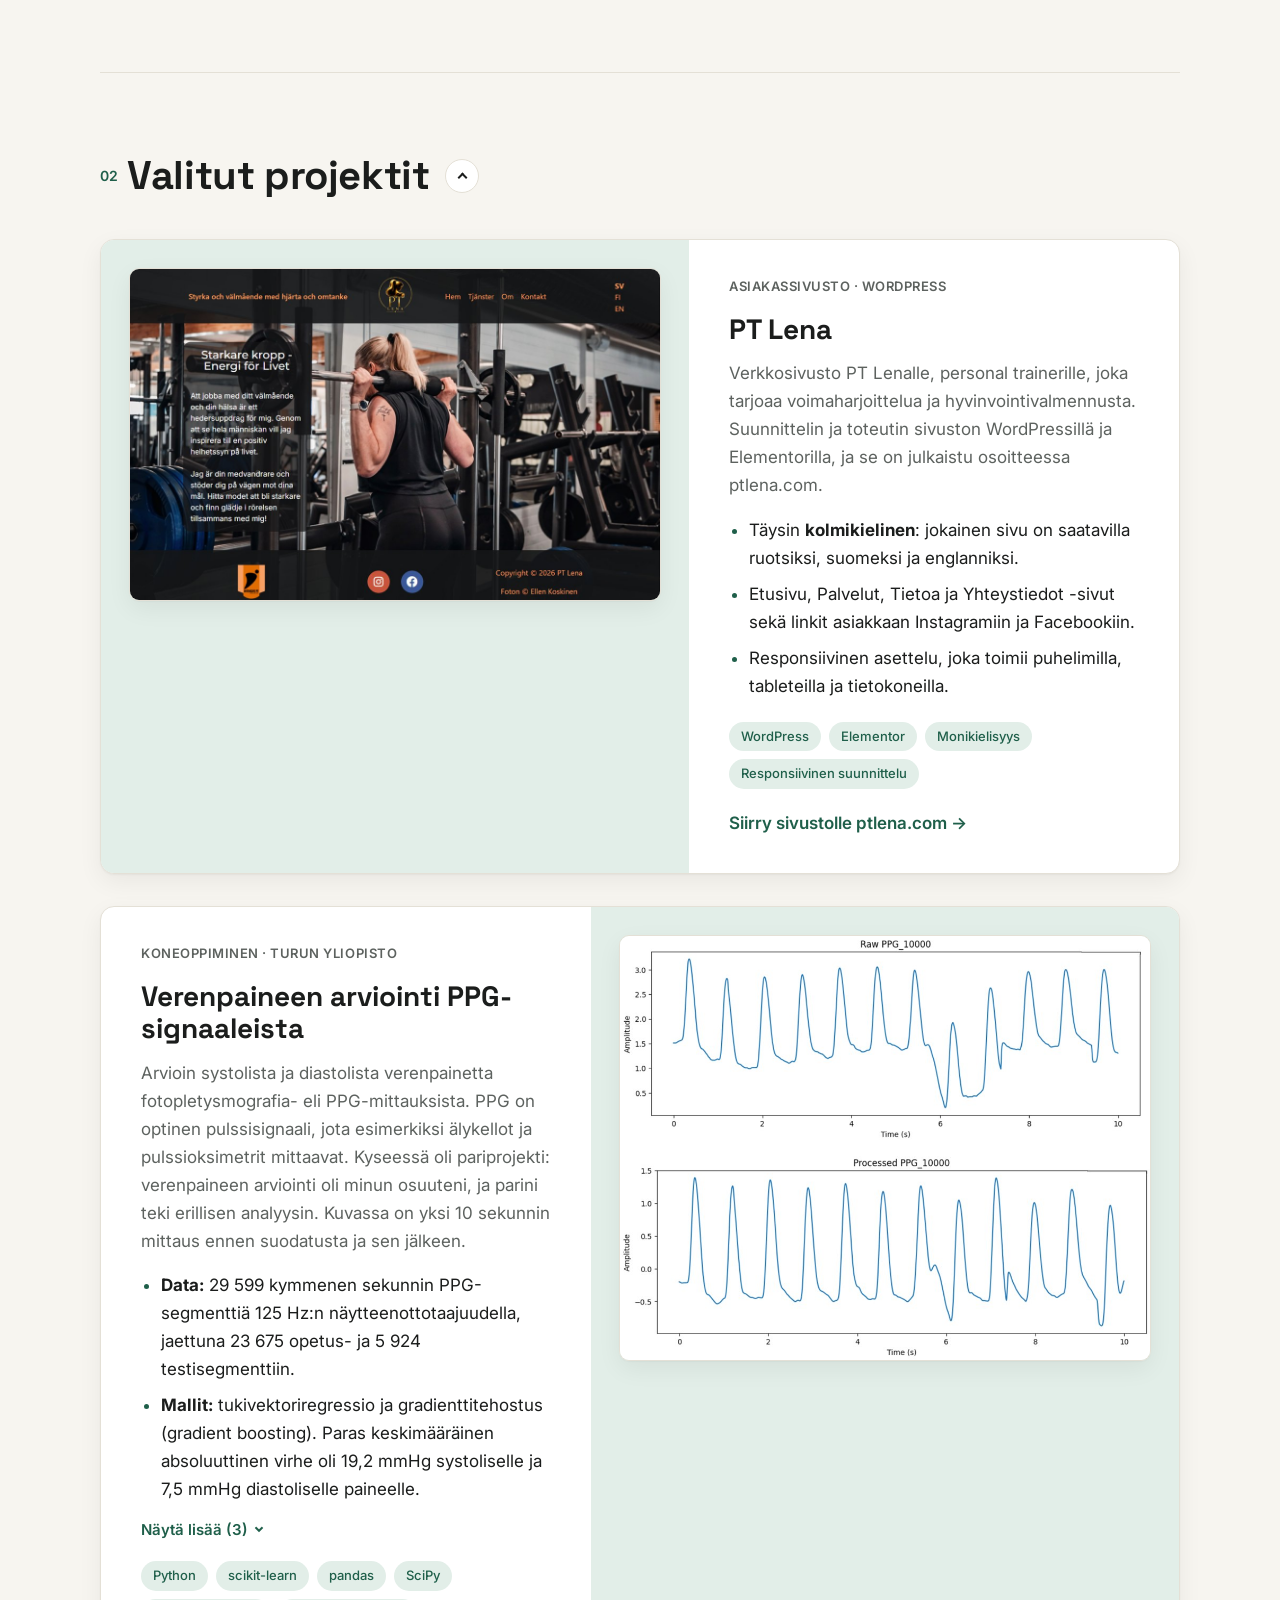
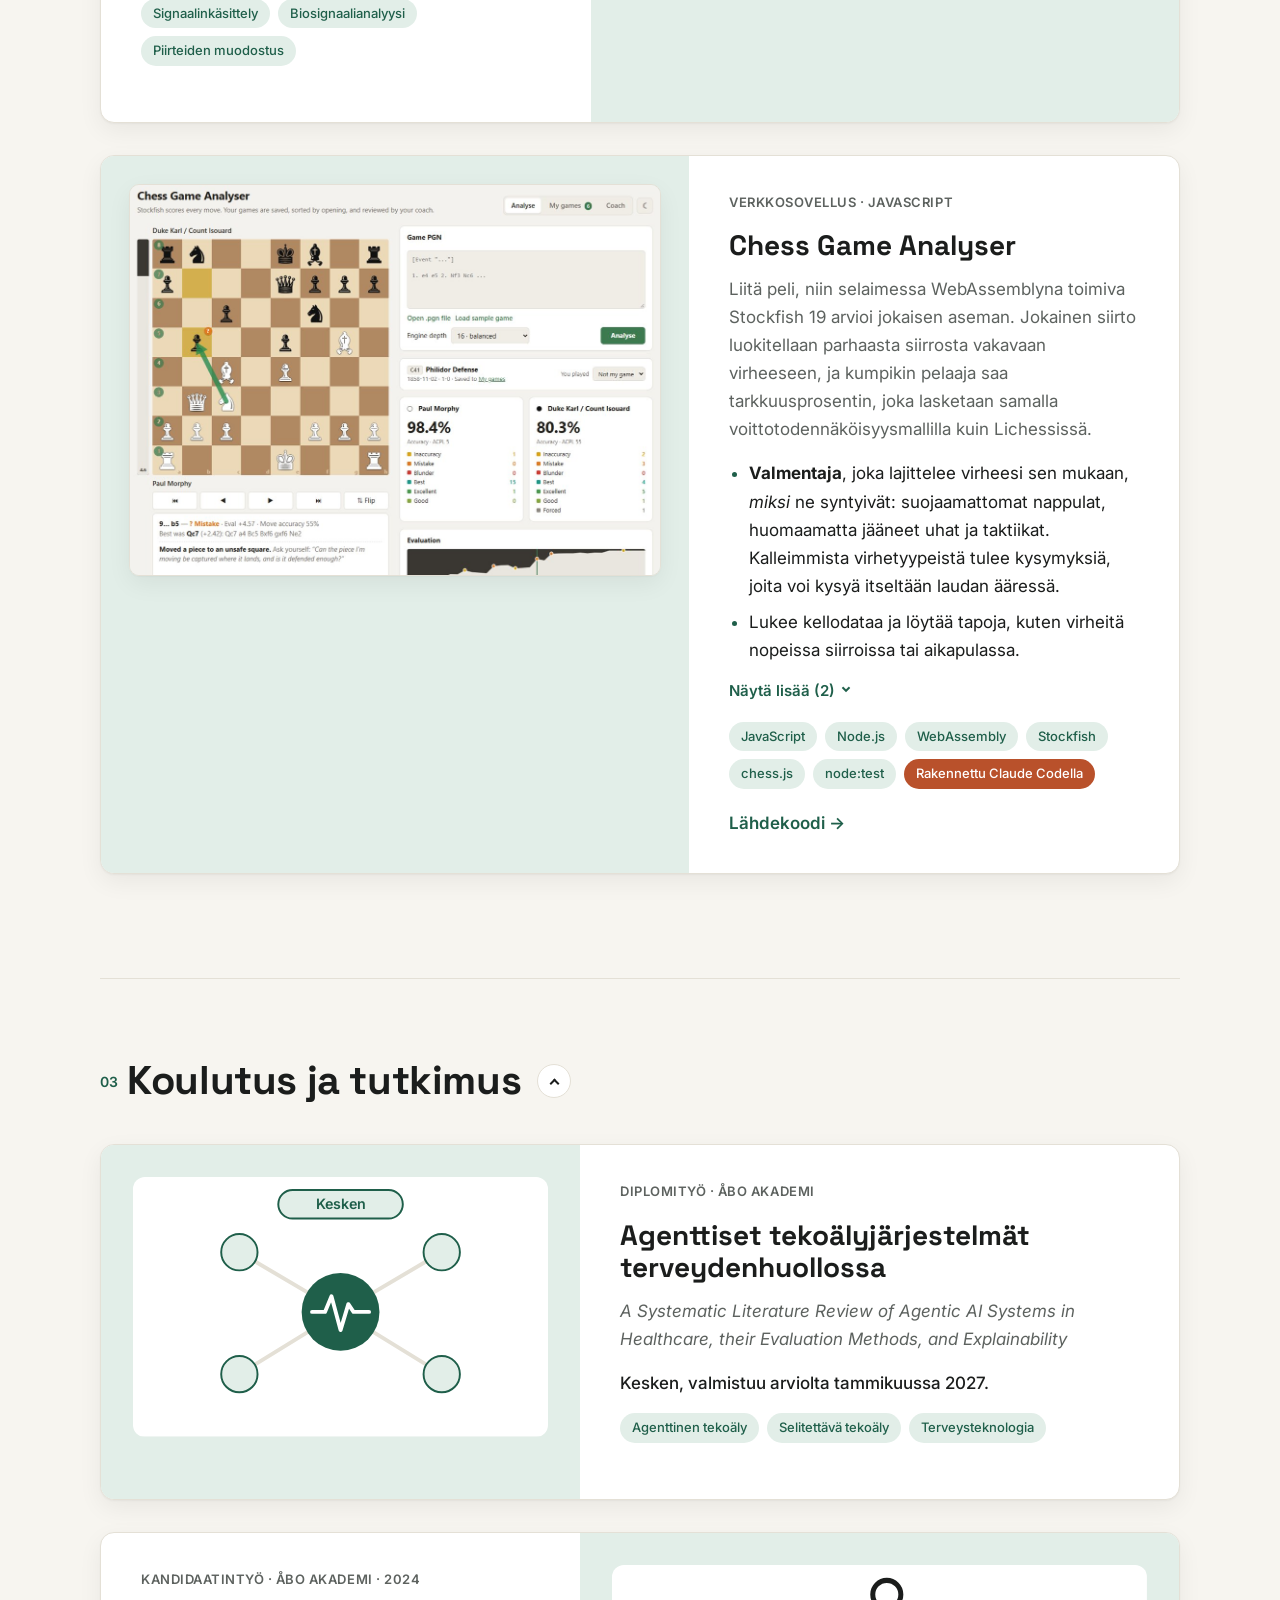
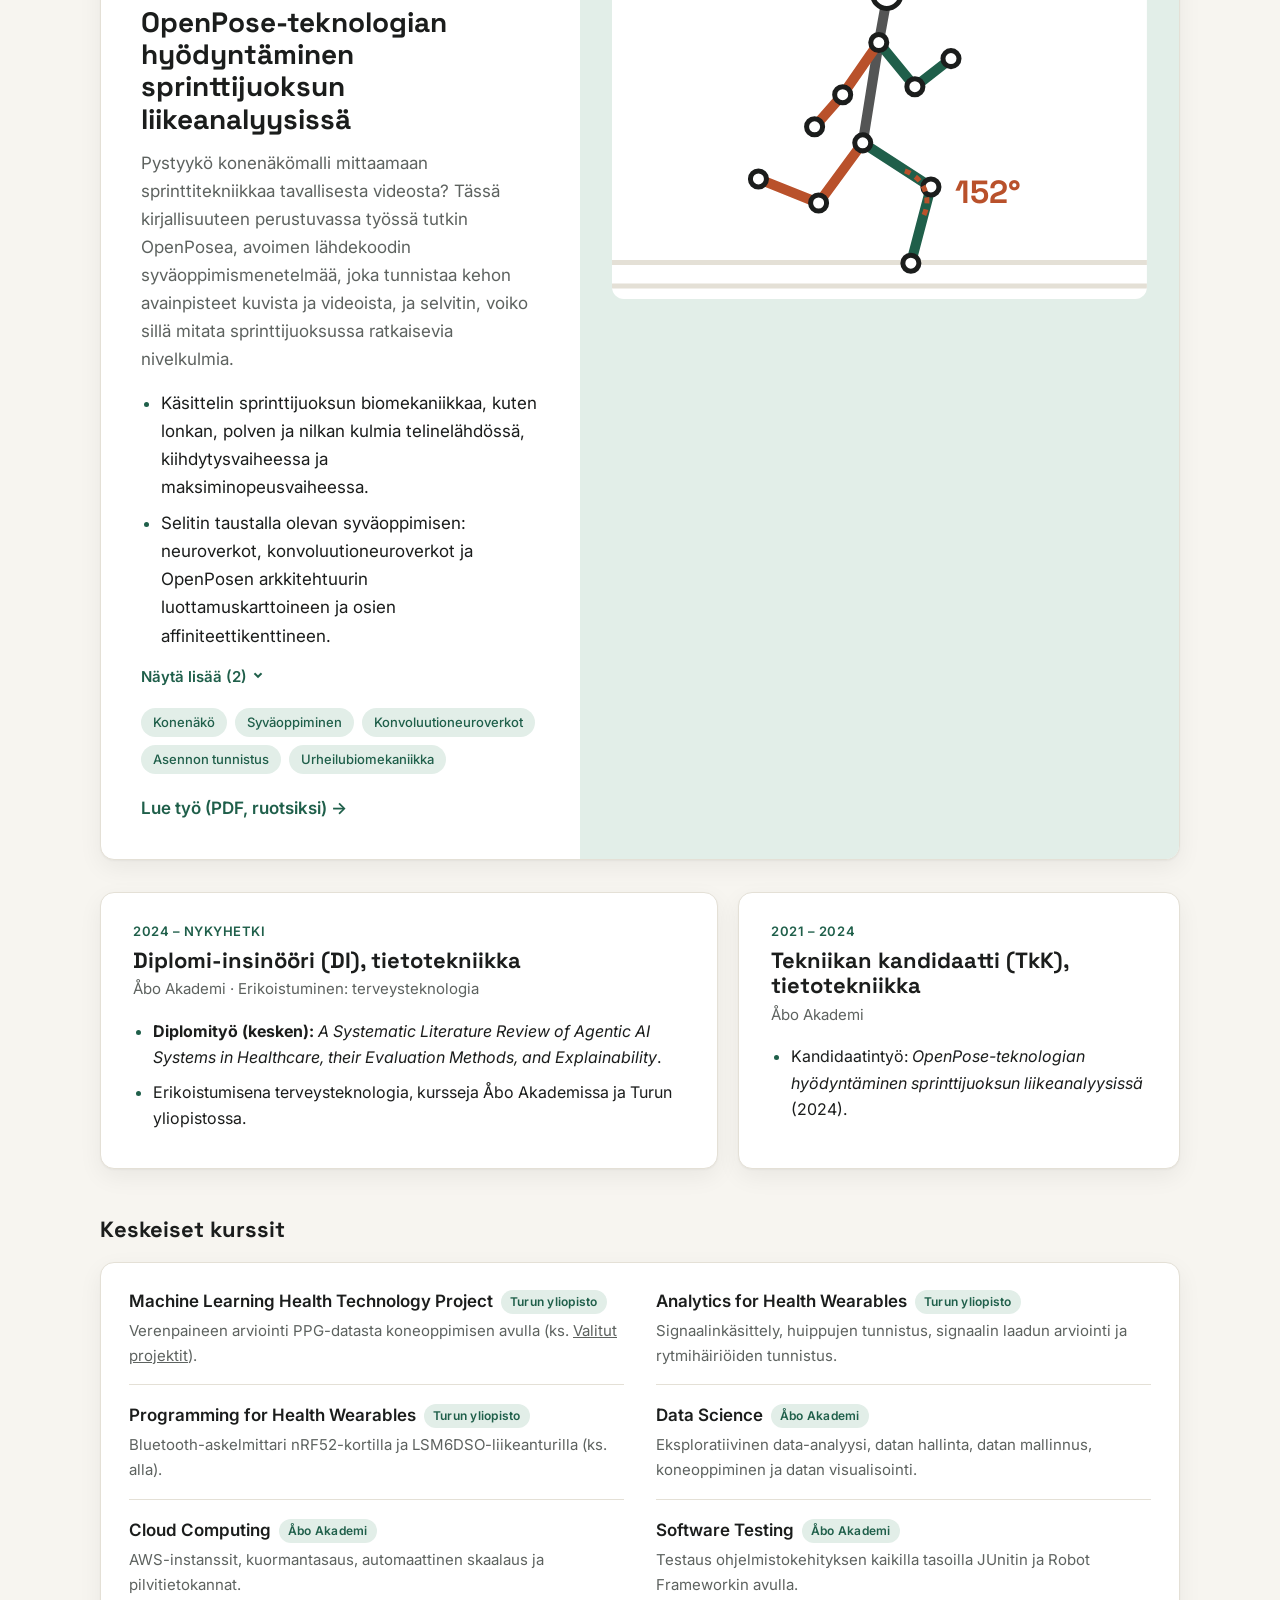
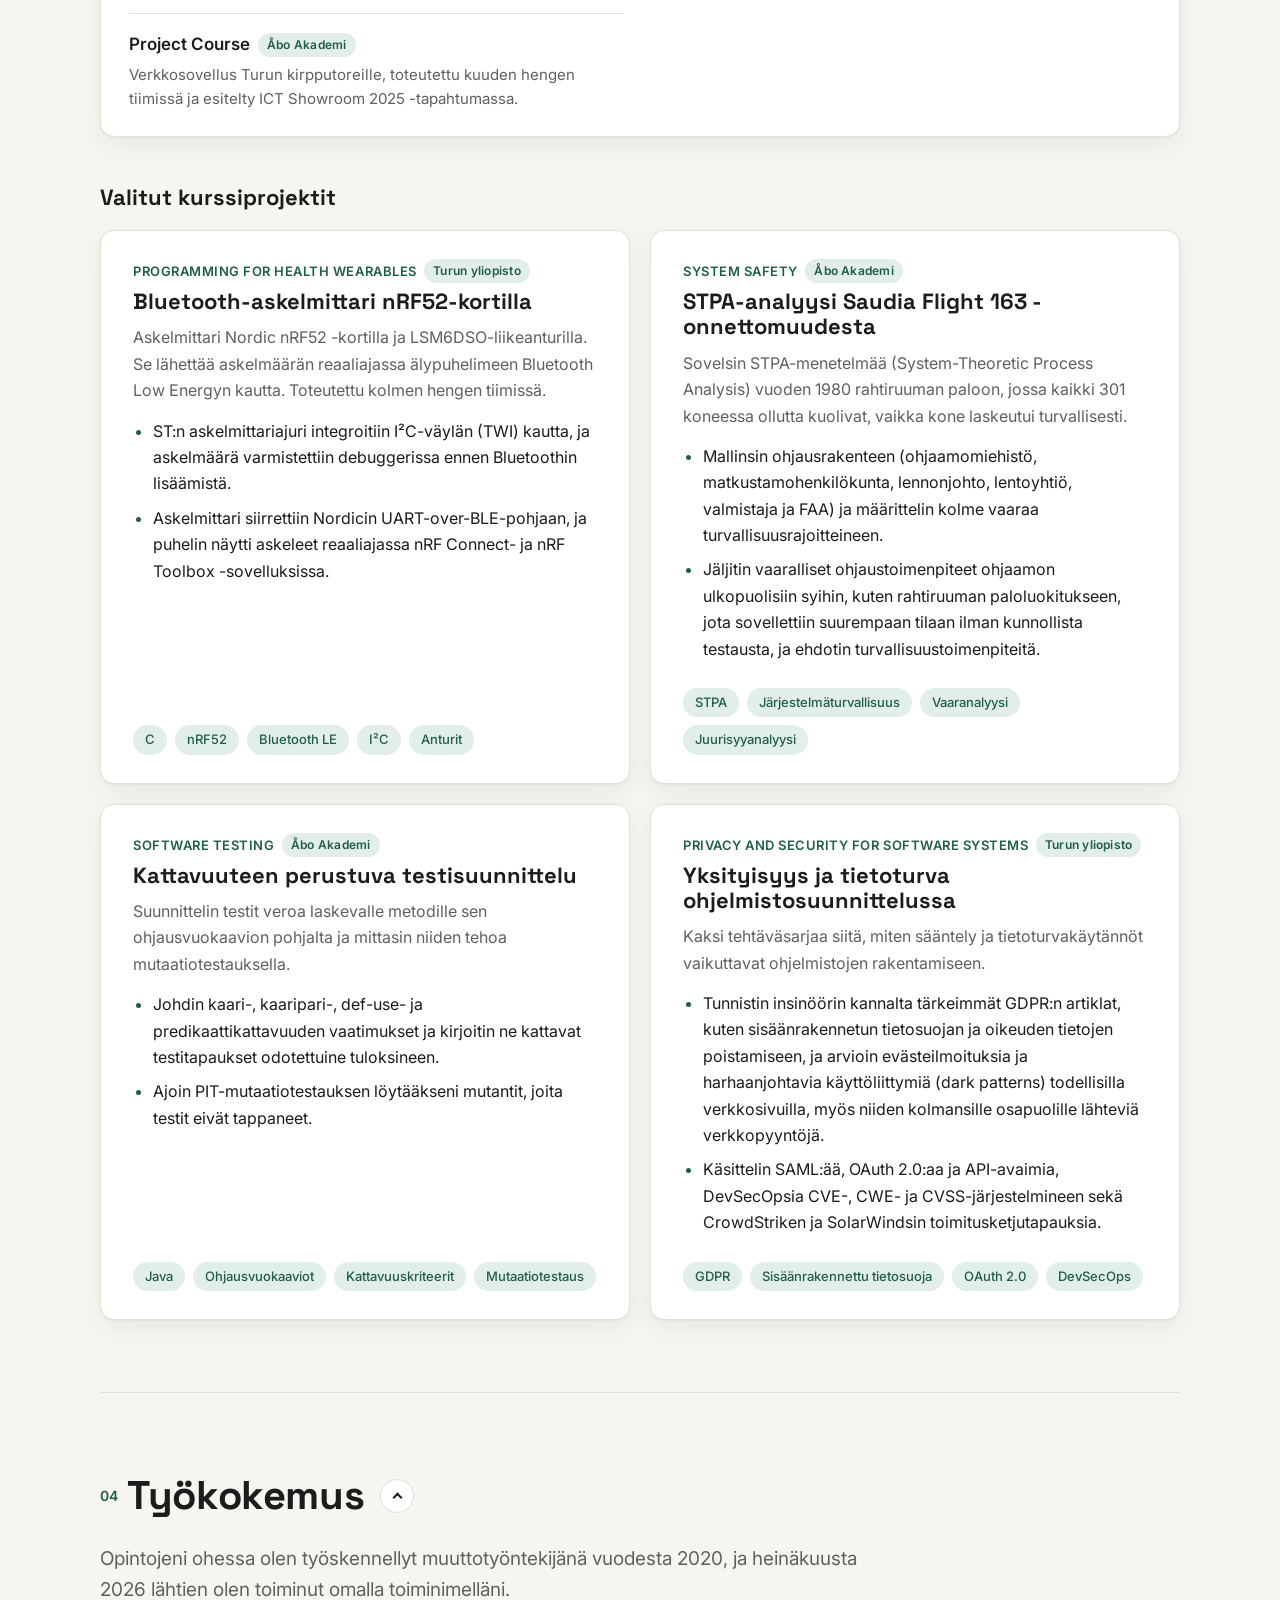
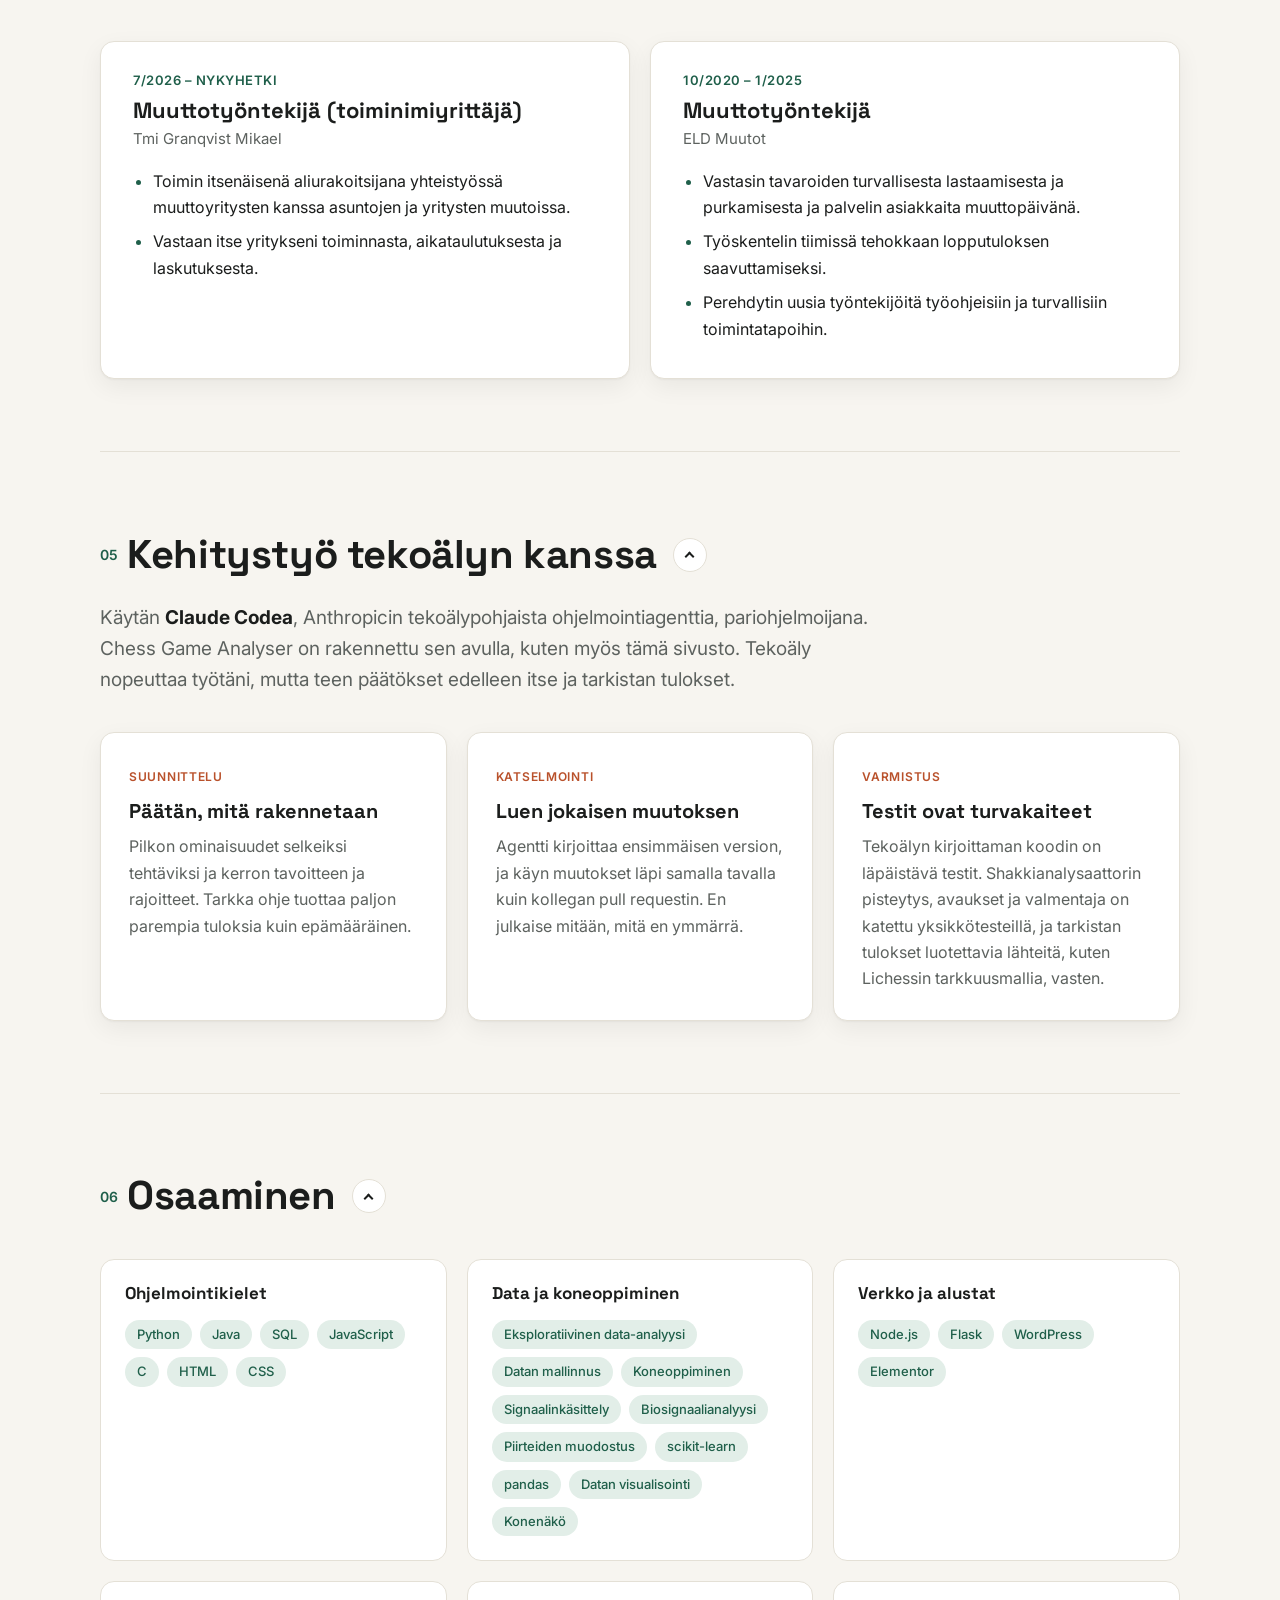
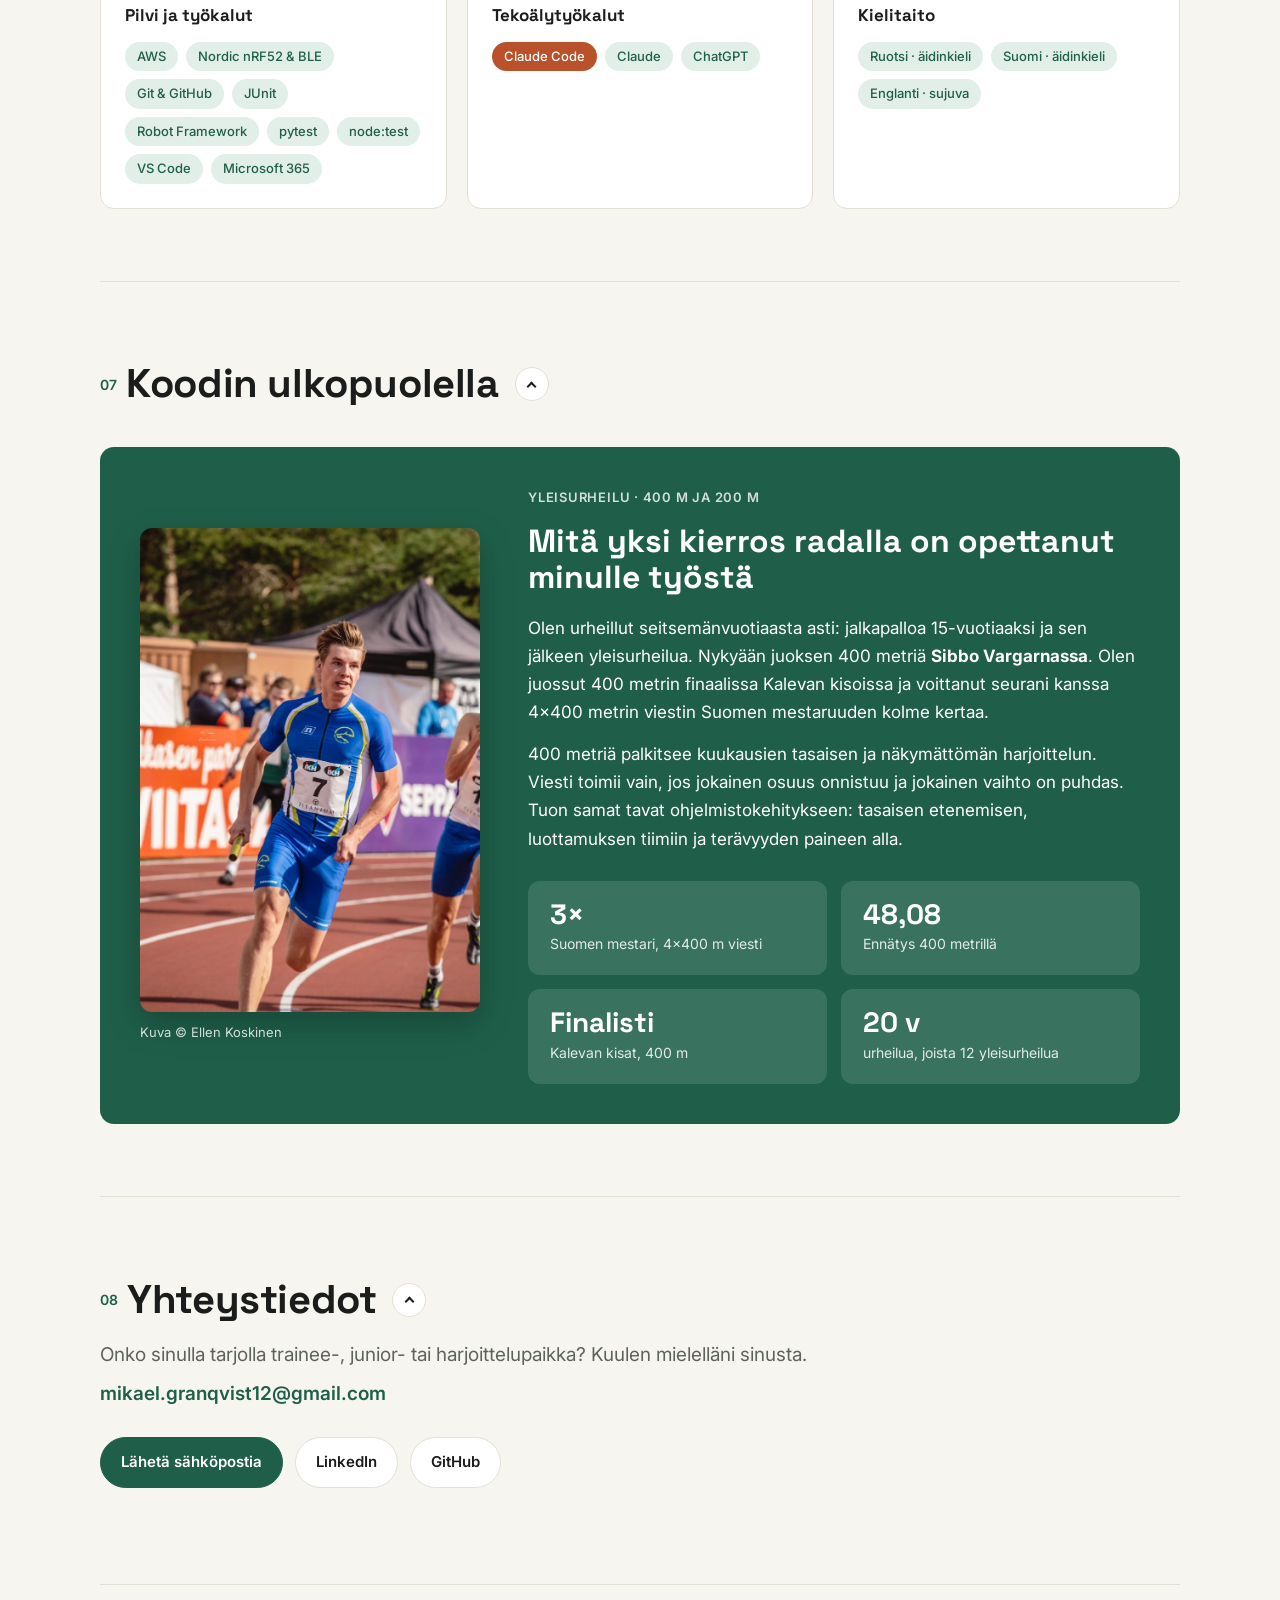
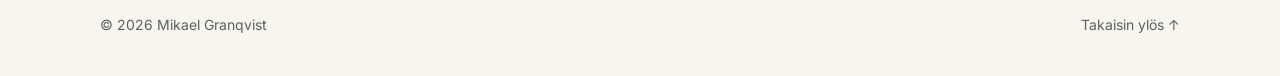
==== commit 8c04e4f1: "Add a hero tagline and left-align the contact section - Add a one-line tagline under the main headin" ====
--- a/fi/index.html
+++ b/fi/index.html
@@ -13,7 +13,7 @@
   <link rel="alternate" hreflang="sv" href="https://mikugh.github.io/sv/">
   <link rel="alternate" hreflang="fi" href="https://mikugh.github.io/fi/">
   <link rel="alternate" hreflang="x-default" href="https://mikugh.github.io/">
-  <link rel="stylesheet" href="../style.css?v=5">
+  <link rel="stylesheet" href="../style.css?v=6">
   <script>
     // Apply the saved theme before first paint to avoid a flash
     try { const t = localStorage.getItem('theme'); if (t) document.documentElement.dataset.theme = t; } catch (e) {}
@@ -53,6 +53,7 @@
       <div class="hero-text">
       <p class="eyebrow">Kehittäjä · Urheilija · Turku</p>
       <h1>Hei, olen Mikael Granqvist</h1>
+      <p class="tagline">Teen ohjelmistoja terveysteknologian, datan ja verkon parissa.</p>
       <p class="lead">
         Opiskelen tietotekniikan diplomi-insinööriksi Åbo Akademissa, erikoistumisena terveysteknologia.
         Projektini ulottuvat personal trainerin kolmikielisestä verkkosivustosta verenpaineen arviointiin
--- a/style.css
+++ b/style.css
@@ -138,7 +138,13 @@
   color: var(--accent);
 }
 .hero h1 { font-size: clamp(36px, 4.8vw, 58px); letter-spacing: -.02em; }
+.tagline {
+  margin: 14px 0 0; text-wrap: balance;
+  font: 500 clamp(20px, 2.4vw, 26px)/1.3 "Space Grotesk", "Inter", sans-serif;
+  letter-spacing: -.01em; color: var(--accent);
+}
 .lead { font-size: clamp(18px, 2vw, 20px); color: var(--muted); max-width: 60ch; margin: 28px 0 36px; }
+.tagline + .lead { margin-top: 20px; }
 
 .cta { display: flex; flex-wrap: wrap; gap: 12px; }
 .btn {
@@ -338,10 +344,9 @@
 .skill-group .tags { margin: 0; }
 
 /* Contact */
-.contact { text-align: center; padding-bottom: 96px; }
+.contact { padding-bottom: 96px; }
 .contact .section-title { margin-bottom: 16px; }
-.contact-lead { color: var(--muted); font-size: 19px; margin: 0 0 28px; }
-.contact .cta { justify-content: center; }
+.contact-lead { color: var(--muted); font-size: 19px; max-width: 64ch; margin: 0 0 28px; }
 .contact-email { display: inline-block; margin-top: 8px; color: var(--accent); font-weight: 600; text-decoration: none; word-break: break-all; }
 .contact-email:hover { text-decoration: underline; }
 
